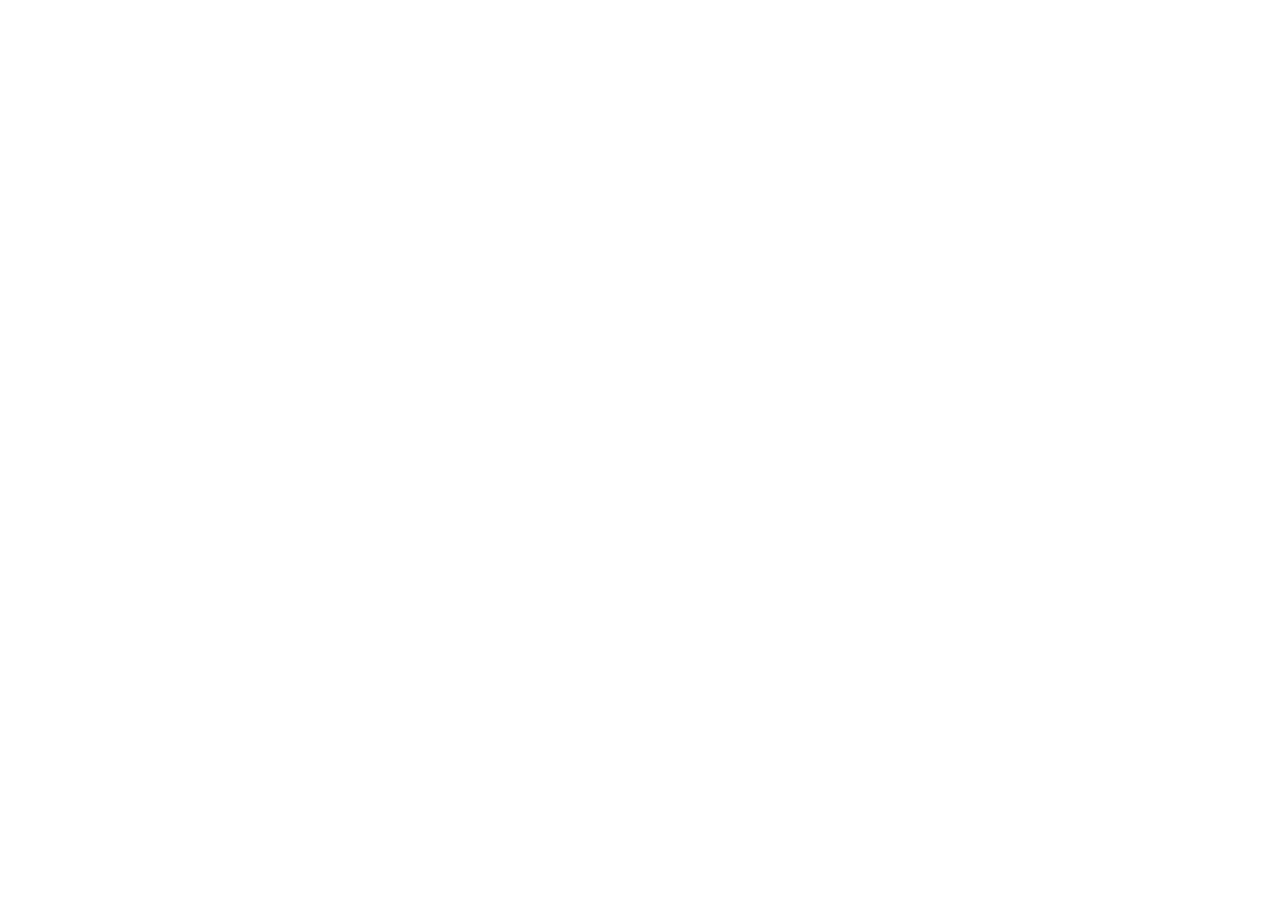
==== index.html @ 38819897 "Add files via upload" ====
<!DOCTYPE html>
<html lang="ja">
  <head>
    <meta charset="UTF-8">
  
    <!-- ↓ レスポンシブ対応に必須の記述 -->
    <meta name="viewport" content="width=device-width, initial-scale=1.0">
  
    <!-- ↓ 電話番号を入力した際に自動的リンクを切る-->
    <!-- 電話番号をクリックした時、自動電話機能を入れたい場合a要素で指定 -->
    <meta name="format-detection" content="telephone=no">
    <!-- ↓ 検索結果画面で表示される文言 -->
    <meta name="description" content="">
    <!-- ↓ 検索ワードをカンマ区切りでcontent内に指定-->
    <meta name="keywords" content="">
    <!-- ↓ 検索にヒットしないようにする(noindex) リンクとの関係性を切る（nofollow）-->
    <meta name="robots" content="noindex, nofollow">
  
    <!-- twitter -->
    <!-- ↓ twitterでリンクに画像を表示 大きい画像: summary-large-image -->
    <meta name="twitter:card" content="summary">
    <!-- ↓ @ユーザ名を入力（任意 -->
    <meta name="twitter:site" content="@username">
    <!-- ↓ そのページの概要を記述する（任意 -->
    <meta name="twitter:description" content="">
    <!-- ↓ そのページのタイトルを入力※短くする-->
    <meta name="twitter:title" content="">
    <!-- ↓ ページのコンテンツを表す任意の画像 -->
    <!-- 画像サイズは144px～4096pxまで。サイズは5MBまで。gif・jpg・png・webpのみ対応(アニメーションは非対応) -->
    <meta name="twitter:image" content="絶対パス">
  
    <!-- twitter以外のサービスとの連携 -->
    <!-- ↓ このページのタイトルを記入 -->
    <meta property="og:title" content="">
    <!-- ↓ 通常のサイトはcontent="website" -->
    <meta property="og:type" content="website">
    <!-- ↓ ページのurlを記入 -->
    <meta property="og:url" content="絶対パス">
    <!-- ↓ ページの概要説明を記入 -->
    <meta property="og:description" content="">
    <!-- ↓ サイト名 -->
    <meta property="og:site_name" content="">
    <!-- ↓ ページリンクを貼り付けた際の画像 -->
    <meta property="og:image" content="絶対パス">
  
    <!-- ↓ ファビコン設定（タブ内の小さいアイコン） -->
    <link rel="icon" href="images/favicon.ico">
  
    <!-- ↓ iOSホーム画面にリンクを置いた際に表示されるアイコン -->
    <!-- 画像ファイルの名前は「apple-touch-icon.png」 -->
    <link rel="apple-touch-icon" sizes="180x180" href="画像への相対パス">
    <link rel="icon" sizes="192x192" href="images/apple-touch-icon.png">
  
    <title>サイトタイトル</title>
    <link rel="stylesheet" href="css/style.css">
  </head>
  
  <body id="top">


    
    
    

    <!-- jQuery -->
    <script src="https://ajax.googleapis.com/ajax/libs/jquery/3.7.1/jquery.min.js"></script>
    <script src="js/function.js"></script>
  </body>
</html>
---- css/style.css ----
*,*::before,*::after{box-sizing:border-box}body,h1,h2,h3,h4,h5,p,figure,blockquote,ul,li,dl,dd{margin:0;padding:0}ul[role=list],ol[role=list]{list-style:none}li{list-style-type:none}html:focus-within{scroll-behavior:smooth}body{min-height:100vh;text-rendering:optimizeSpeed;line-height:1.5}a:not([class]){-webkit-text-decoration-skip:ink;text-decoration-skip-ink:auto}img,picture{max-width:100%;display:block}input,button,textarea,select{font:inherit}@media(prefers-reduced-motion: reduce){html:focus-within{scroll-behavior:auto}*,*::before,*::after{animation-duration:.01ms !important;animation-iteration-count:1 !important;transition-duration:.01ms !important;scroll-behavior:auto !important}}/*# sourceMappingURL=style.css.map */
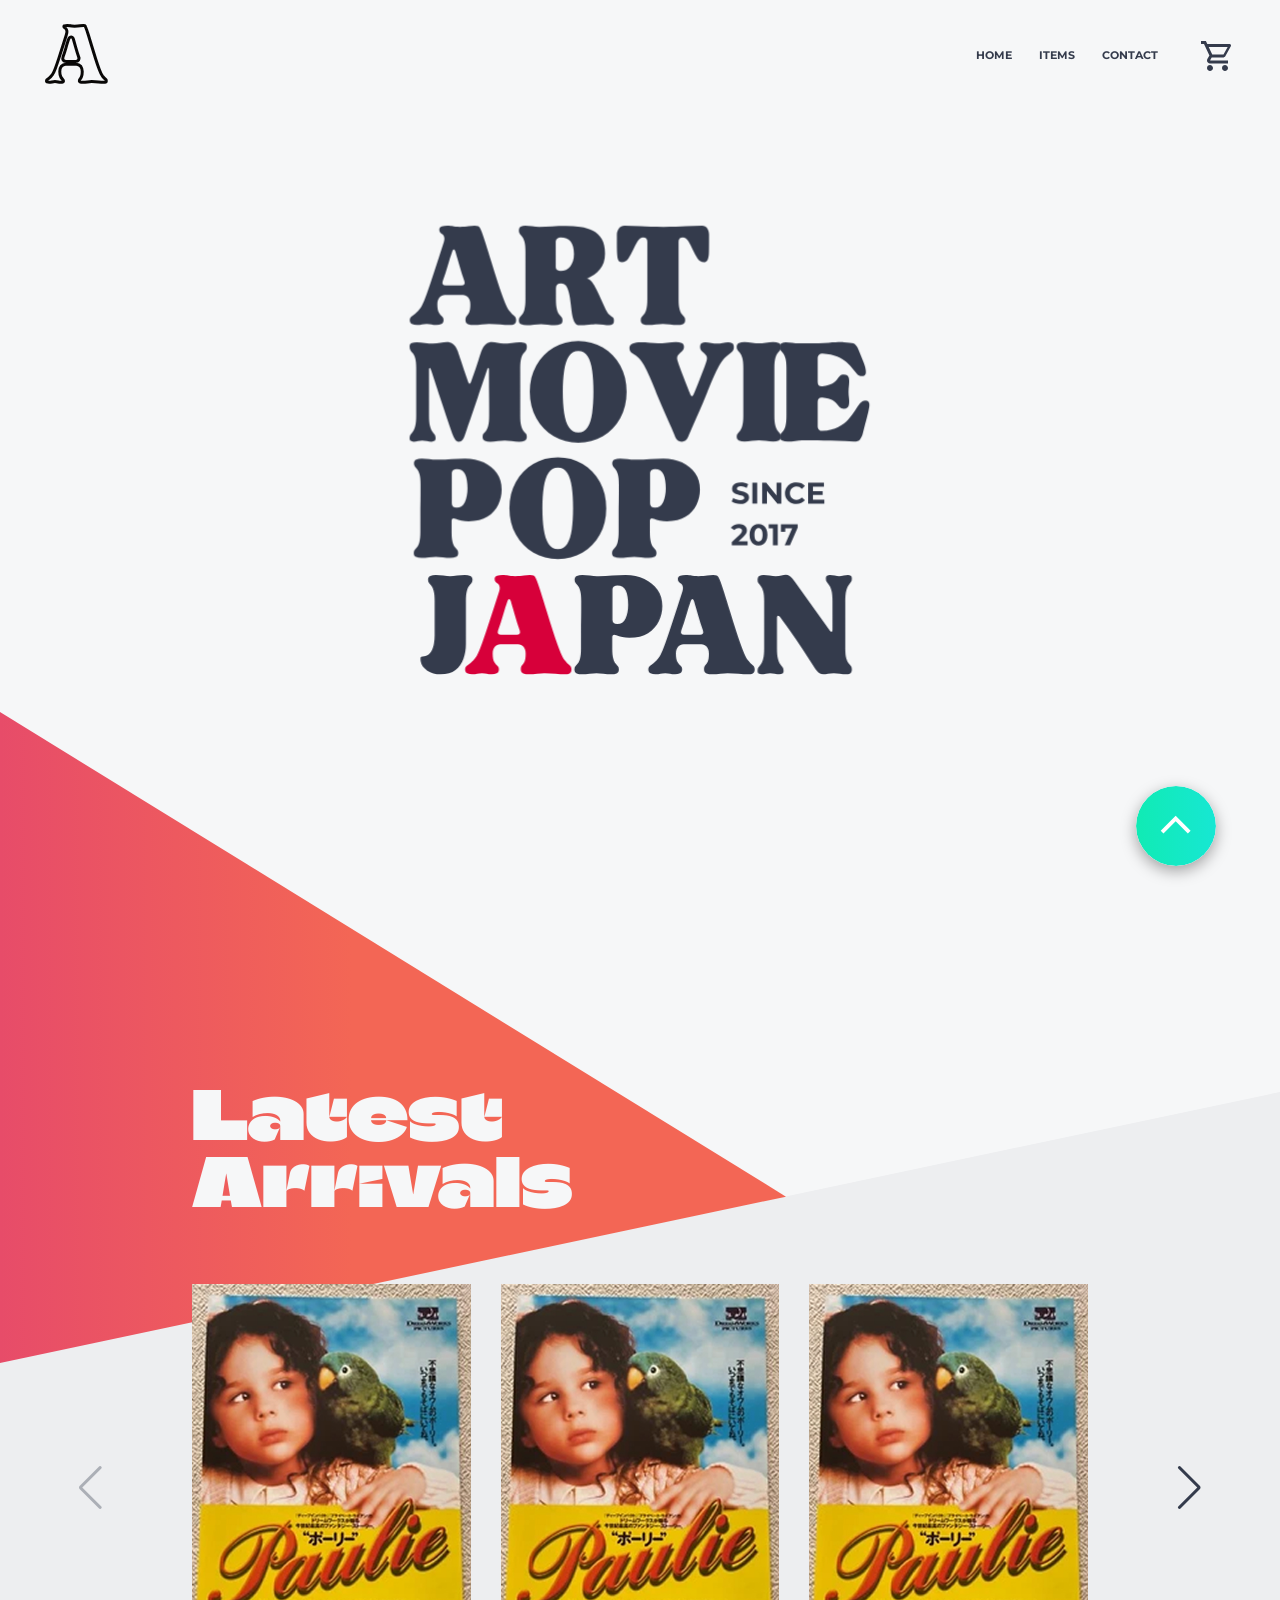
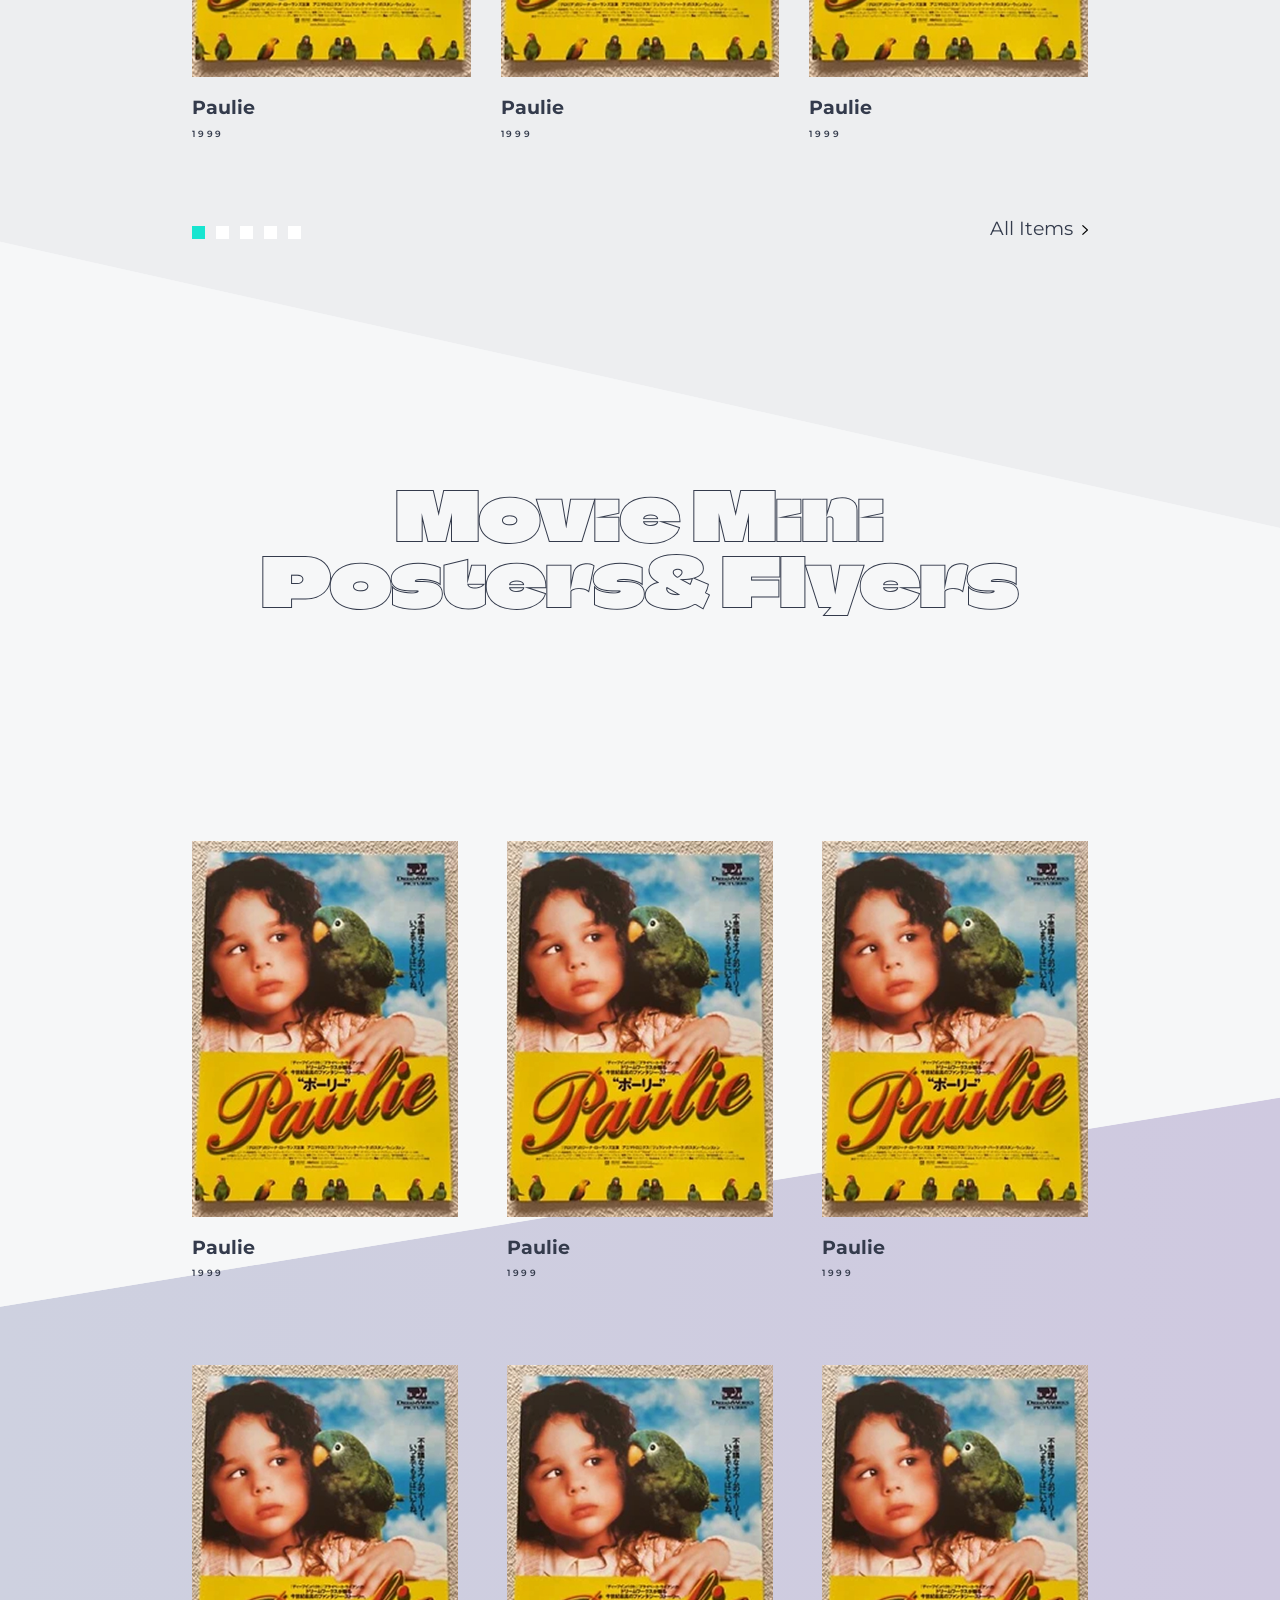
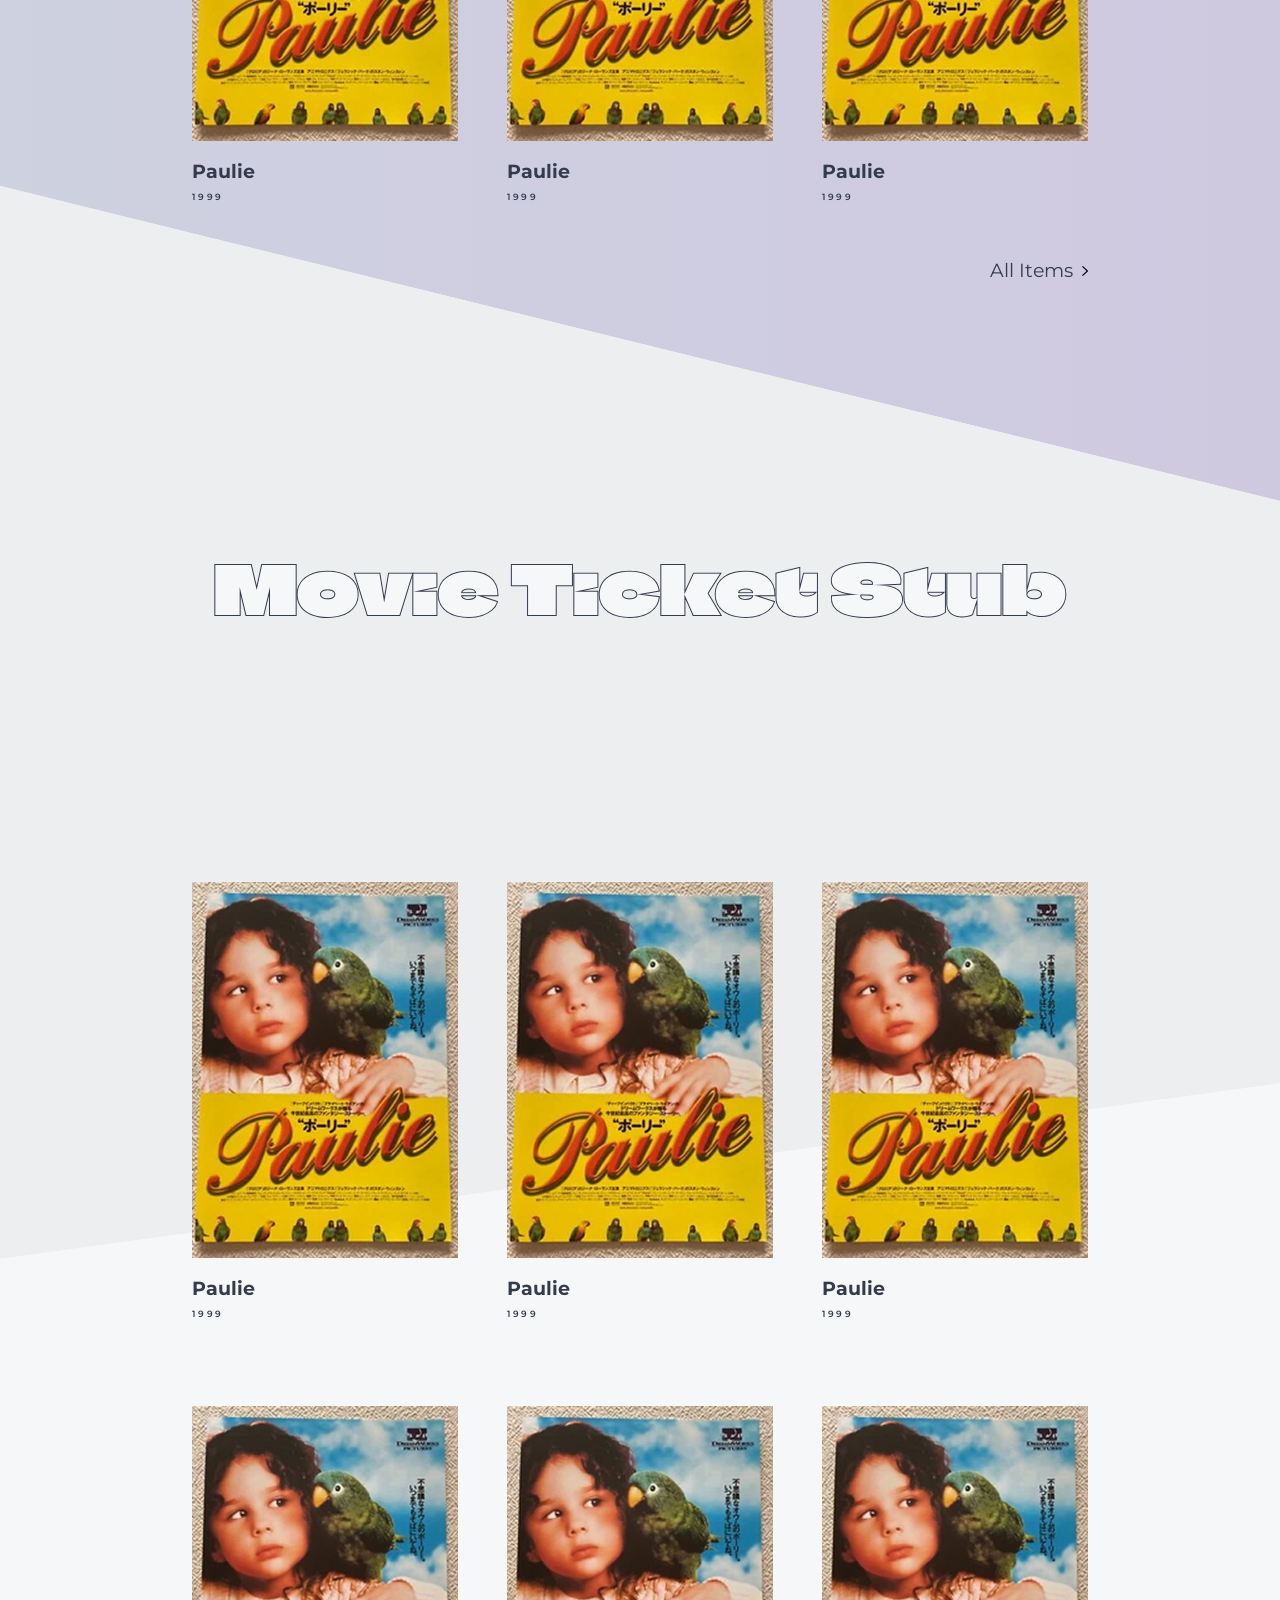
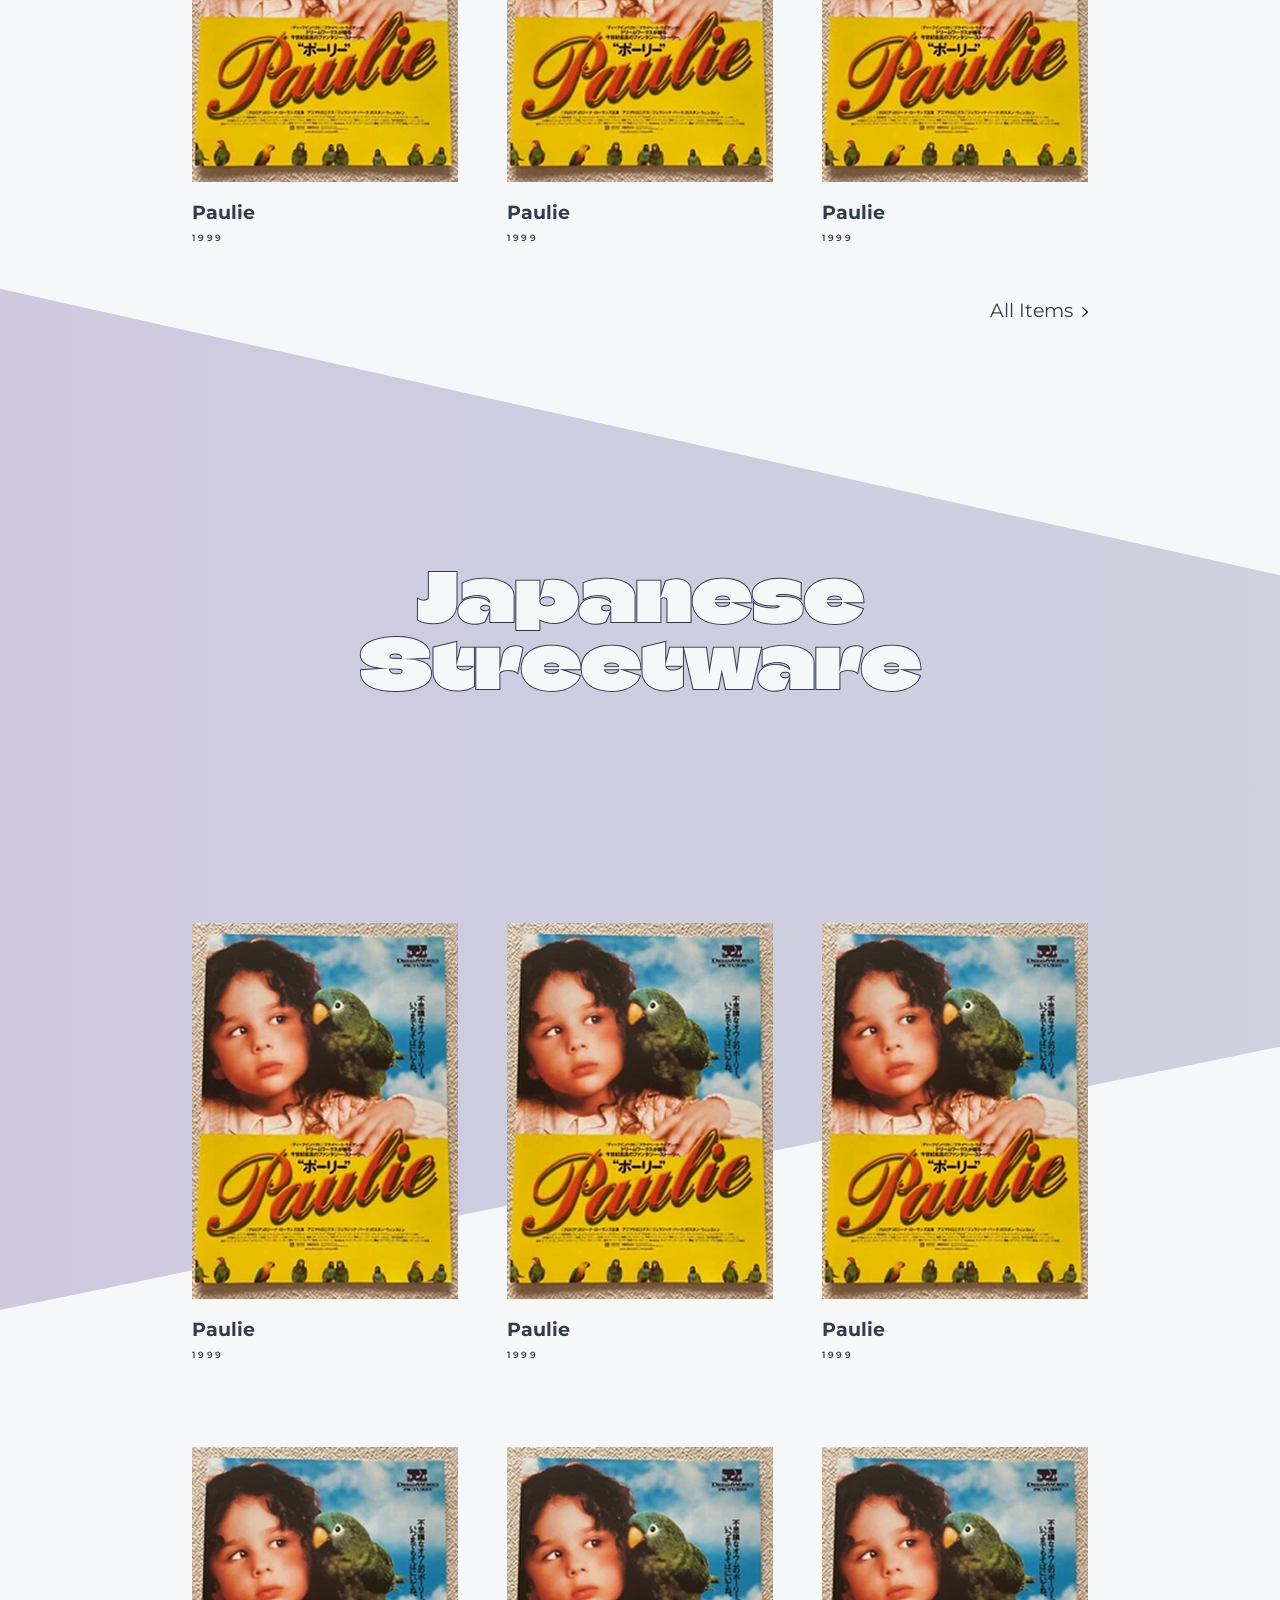
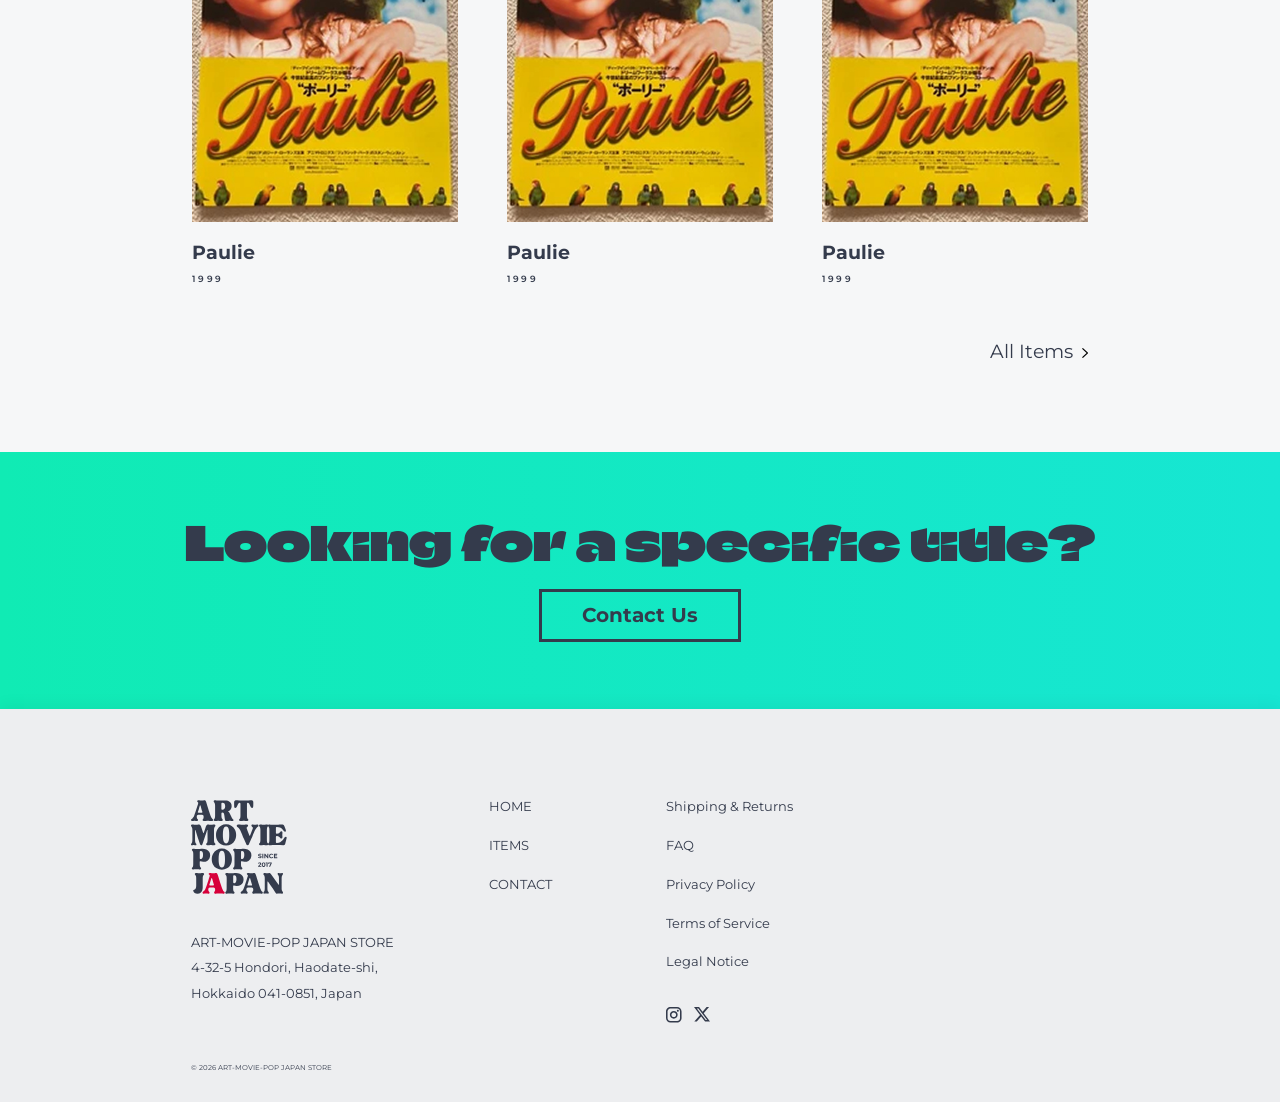
==== commit 01a55afd: "home.htmlをindex.htmlに名前変更" ====
--- a/index.html
+++ b/index.html
@@ -1,69 +1,972 @@
 <!DOCTYPE html>
 <html lang="ja">
-  <head>
-    <meta charset="UTF-8">
-  
-    <!-- ↓ レスポンシブ対応に必須の記述 -->
-    <meta name="viewport" content="width=device-width, initial-scale=1.0">
-  
-    <!-- ↓ 電話番号を入力した際に自動的リンクを切る-->
-    <!-- 電話番号をクリックした時、自動電話機能を入れたい場合a要素で指定 -->
-    <meta name="format-detection" content="telephone=no">
-    <!-- ↓ 検索結果画面で表示される文言 -->
-    <meta name="description" content="">
-    <!-- ↓ 検索ワードをカンマ区切りでcontent内に指定-->
-    <meta name="keywords" content="">
-    <!-- ↓ 検索にヒットしないようにする(noindex) リンクとの関係性を切る（nofollow）-->
-    <meta name="robots" content="noindex, nofollow">
-  
-    <!-- twitter -->
-    <!-- ↓ twitterでリンクに画像を表示 大きい画像: summary-large-image -->
-    <meta name="twitter:card" content="summary">
-    <!-- ↓ @ユーザ名を入力（任意 -->
-    <meta name="twitter:site" content="@username">
-    <!-- ↓ そのページの概要を記述する（任意 -->
-    <meta name="twitter:description" content="">
-    <!-- ↓ そのページのタイトルを入力※短くする-->
-    <meta name="twitter:title" content="">
-    <!-- ↓ ページのコンテンツを表す任意の画像 -->
-    <!-- 画像サイズは144px～4096pxまで。サイズは5MBまで。gif・jpg・png・webpのみ対応(アニメーションは非対応) -->
-    <meta name="twitter:image" content="絶対パス">
-  
-    <!-- twitter以外のサービスとの連携 -->
-    <!-- ↓ このページのタイトルを記入 -->
-    <meta property="og:title" content="">
-    <!-- ↓ 通常のサイトはcontent="website" -->
-    <meta property="og:type" content="website">
-    <!-- ↓ ページのurlを記入 -->
-    <meta property="og:url" content="絶対パス">
-    <!-- ↓ ページの概要説明を記入 -->
-    <meta property="og:description" content="">
-    <!-- ↓ サイト名 -->
-    <meta property="og:site_name" content="">
-    <!-- ↓ ページリンクを貼り付けた際の画像 -->
-    <meta property="og:image" content="絶対パス">
-  
-    <!-- ↓ ファビコン設定（タブ内の小さいアイコン） -->
-    <link rel="icon" href="images/favicon.ico">
-  
-    <!-- ↓ iOSホーム画面にリンクを置いた際に表示されるアイコン -->
-    <!-- 画像ファイルの名前は「apple-touch-icon.png」 -->
-    <link rel="apple-touch-icon" sizes="180x180" href="画像への相対パス">
-    <link rel="icon" sizes="192x192" href="images/apple-touch-icon.png">
-  
-    <title>サイトタイトル</title>
-    <link rel="stylesheet" href="css/style.css">
-  </head>
-  
-  <body id="top">
-
-
-    
-    
-    
-
-    <!-- jQuery -->
-    <script src="https://ajax.googleapis.com/ajax/libs/jquery/3.7.1/jquery.min.js"></script>
-    <script src="js/function.js"></script>
-  </body>
+
+<head>
+  <meta charset="UTF-8">
+  <meta name="viewport" content="width=device-width, initial-scale=1.0">
+  <meta name="description"
+    content="Discover authentic movie flyers, ticket stubs, and pop culture treasures from Japan. We ship unique collectibles for all kinds of films worldwide!">
+  <meta name="keywords" content="">
+  <meta name="robots" content="noindex, nofollow">
+  <meta name="twitter:card" content="summary">
+  <meta name="twitter:site" content="@username">
+  <meta name="twitter:description"
+    content="Discover authentic movie flyers, ticket stubs, and pop culture treasures from Japan. We ship unique collectibles for all kinds of films worldwide!">
+  <meta name="twitter:title" content="ART-MOVIE-POP JAPAN STORE">
+  <meta name="twitter:image" content="絶対パス">
+
+  <!-- twitter以外のサービスとの連携 -->
+  <!-- ↓ このページのタイトルを記入 -->
+  <!-- <meta property="og:title" content="ART-MOVIE-POP JAPAN STORE"> -->
+  <!-- ↓ 通常のサイトはcontent="website" -->
+  <!-- <meta property="og:type" content="website"> -->
+  <!-- ↓ ページのurlを記入 -->
+  <!-- <meta property="og:url" content="絶対パス"> -->
+  <!-- ↓ ページの概要説明を記入 -->
+  <!-- <meta property="og:description" content=""> -->
+  <!-- ↓ サイト名 -->
+  <!-- <meta property="og:site_name" content=""> -->
+  <!-- ↓ ページリンクを貼り付けた際の画像 -->
+  <!-- <meta property="og:image" content="絶対パス"> -->
+
+  <link rel="icon" href="images/favicon.ico">
+  <link rel="apple-touch-icon" sizes="180x180" href="images/apple-touch-icon.png">
+  <link rel="icon" sizes="192x192" href="images/apple-touch-icon.png">
+  <title>Japanese Movie Flyers &amp; Pop Culture | ART-MOVIE-POP JAPAN STORE</title>
+  <link rel="preconnect" href="https://fonts.googleapis.com">
+  <link rel="preconnect" href="https://fonts.gstatic.com" crossorigin>
+  <link
+    href="https://fonts.googleapis.com/css2?family=Climate+Crisis:YEAR@1979&family=Montserrat:ital,wght@0,100..900;1,100..900&display=swap"
+    rel="stylesheet">
+  <link rel="stylesheet" href="https://cdn.jsdelivr.net/npm/swiper@11/swiper-bundle.min.css" />
+  <link rel="stylesheet" href="css/style.css">
+</head>
+
+<body id="home">
+  <div class="wrapper">
+    <header class="header">
+      <h1 class="header__logo"><a href="index.html" class="header__link"><svg viewBox="0 0 42 40" fill="none"
+            xmlns="http://www.w3.org/2000/svg">
+            <path
+              d="M25.5977 1C26.0607 1 26.3914 1.06396 26.6201 1.15332C26.6343 1.16479 26.6858 1.2086 26.7666 1.32227C26.8901 1.49615 27.038 1.7701 27.2002 2.17188L27.2021 2.17871L27.2051 2.18555C27.6455 3.23202 28.2218 4.89801 28.9346 7.20898V7.20996C29.6484 9.52327 30.4263 12.0862 31.2686 14.8975C32.1139 17.7148 32.9714 20.4931 33.8418 23.2324C34.7151 25.9789 35.5384 28.3785 36.3125 30.4316L36.3135 30.4326C37.0768 32.4553 37.7576 33.9371 38.3662 34.7432L38.3818 34.7627C39.2544 35.8607 40.0177 36.6893 40.6523 37.1426H40.6533C40.8362 37.273 41 37.5002 41 38.0469C41 38.6101 40.8345 38.6902 40.7803 38.7178H40.7793C40.4621 38.8793 39.9485 39 39.165 39C38.2435 39 37.1204 38.9255 35.79 38.7715C34.3925 38.6096 32.8853 38.5303 31.2705 38.5303C30.4416 38.5303 29.4578 38.6135 28.3301 38.7744C27.2751 38.9251 26.2623 39 25.292 39C24.4609 39 23.8178 38.8808 23.332 38.6826H23.3301C23.1822 38.6225 23.122 38.5564 23.0879 38.501C23.0482 38.4363 22.9961 38.3039 22.9961 38.0469C22.9961 37.3664 23.147 37.1296 23.207 37.0684C23.6407 36.6264 24.0154 36.0419 24.3486 35.3604L24.3496 35.3613C24.7651 34.5135 24.9121 33.2424 24.9121 31.7178C24.9121 30.4545 24.6333 29.3281 23.9736 28.4414L23.8369 28.2676C23.0892 27.3667 22.0946 26.8907 20.9238 26.8906H13.873C12.701 26.8906 11.7041 27.3669 10.9551 28.2686C10.1984 29.1799 9.88283 30.3713 9.88281 31.7178C9.88281 33.2708 10.085 34.5958 10.6406 35.5156C11.08 36.2428 11.5478 36.8543 12.0557 37.3076H12.0566C12.2208 37.4538 12.335 37.6612 12.335 38.0469C12.3349 38.2837 12.2892 38.4167 12.249 38.4893C12.2222 38.5377 12.1835 38.586 12.1152 38.6328L12.0371 38.6787C11.633 38.8843 11.154 39 10.5771 39C9.75137 39 9.19433 38.9235 8.85254 38.8135C8.23058 38.6125 7.48978 38.5303 6.66699 38.5303C5.94726 38.5303 5.29019 38.5928 4.7207 38.7432L4.48242 38.8135C4.14188 38.9234 3.58555 39 2.75977 39C2.25316 39 1.82165 38.9111 1.4502 38.751L1.29492 38.6787C1.17716 38.6183 1.12137 38.5544 1.08594 38.4902C1.0458 38.4176 1.00003 38.2843 1 38.0469C1 37.738 1.06516 37.5784 1.13574 37.4873L1.20605 37.416L1.20703 37.415C1.58323 37.108 2.10077 36.6947 2.7627 36.1758C3.53589 35.5702 4.34208 34.6492 5.18262 33.4707L5.18848 33.4609L5.19531 33.4521C5.66541 32.7611 6.19107 31.6168 6.77637 30.0869L7.03125 29.4072C7.7264 27.5181 8.48405 25.3188 9.30371 22.8105C10.1227 20.3078 10.9532 17.7264 11.7969 15.0684C12.6406 12.4123 13.4191 9.96402 14.1338 7.72461C14.5149 6.60587 14.7488 5.58162 14.6504 4.78027L14.626 4.62207L14.5674 4.3584C14.435 3.83995 14.2015 3.36637 13.8369 2.98242L13.6436 2.79785C13.3083 2.5081 12.9975 2.24406 12.7119 2.00586L12.71 2.00391L12.6914 1.9668C12.6729 1.91723 12.6494 1.81618 12.6494 1.6416C12.6494 1.41917 12.6979 1.34158 12.708 1.32715C12.7108 1.3231 12.7265 1.29681 12.7949 1.2666L12.8828 1.23535C13.4131 1.08332 14.0461 1.00002 14.792 1C15.7276 1 16.3511 1.07709 16.7207 1.18945V1.19043C17.3913 1.39631 18.4495 1.46971 19.7734 1.46973C21.277 1.46973 22.4998 1.39131 23.4092 1.2168L23.4082 1.21582C24.1701 1.07058 24.8996 1 25.5977 1ZM17.3975 8.60938C16.7814 8.60938 16.4113 9.05412 16.2666 9.25098C16.0802 9.5046 15.9216 9.82678 15.7822 10.168L15.7734 10.1914L15.7646 10.2158C15.3741 11.3299 14.9565 12.6463 14.5117 14.1631L14.0576 15.7471C13.4507 17.9122 12.7946 19.9721 12.0889 21.9248L12.0859 21.9336L12.083 21.9414C11.8532 22.6147 11.7197 23.4516 12.167 24.1514C12.6383 24.8883 13.4775 25.0625 14.1787 25.0625H20.3877C21.0887 25.0625 21.9264 24.8879 22.3975 24.1514C22.8438 23.4534 22.7128 22.6192 22.4844 21.9463H22.4854C21.8261 19.9847 21.191 17.9297 20.5811 15.7822C19.9683 13.6217 19.4588 11.8129 19.0518 10.3555L19.0479 10.3447L19.0449 10.335L18.9531 10.0557C18.8552 9.78062 18.7369 9.51991 18.5879 9.30078C18.4137 9.04468 18.0658 8.66114 17.5107 8.61426L17.3975 8.60938Z"
+              stroke="#343B4C" stroke-width="2" />
+          </svg>
+        </a></h1>
+      <div class="header__box">
+        <div class="btn">
+          <!-- カートボタン -->
+          <div class="cart">
+            <a href="#" class="cart__link"><svg viewBox="0 0 21 21" fill="none" xmlns="http://www.w3.org/2000/svg">
+                <path
+                  d="M16.8 16.8C17.357 16.8 17.8911 17.0212 18.2849 17.4151C18.6787 17.8089 18.9 18.343 18.9 18.9C18.9 19.457 18.6787 19.9911 18.2849 20.3849C17.8911 20.7787 17.357 21 16.8 21C16.243 21 15.7089 20.7787 15.3151 20.3849C14.9212 19.9911 14.7 19.457 14.7 18.9C14.7 17.7345 15.6345 16.8 16.8 16.8ZM0 0H3.4335L4.4205 2.1H19.95C20.2285 2.1 20.4955 2.21062 20.6925 2.40754C20.8894 2.60445 21 2.87152 21 3.15C21 3.3285 20.9475 3.507 20.874 3.675L17.115 10.4685C16.758 11.109 16.065 11.55 15.2775 11.55H7.455L6.51 13.2615L6.4785 13.3875C6.4785 13.4571 6.50616 13.5239 6.55538 13.5731C6.60461 13.6223 6.67138 13.65 6.741 13.65H18.9V15.75H6.3C5.74304 15.75 5.2089 15.5287 4.81508 15.1349C4.42125 14.7411 4.2 14.207 4.2 13.65C4.2 13.2825 4.2945 12.936 4.452 12.642L5.88 10.0695L2.1 2.1H0V0ZM6.3 16.8C6.85695 16.8 7.3911 17.0212 7.78492 17.4151C8.17875 17.8089 8.4 18.343 8.4 18.9C8.4 19.457 8.17875 19.9911 7.78492 20.3849C7.3911 20.7787 6.85695 21 6.3 21C5.74304 21 5.2089 20.7787 4.81508 20.3849C4.42125 19.9911 4.2 19.457 4.2 18.9C4.2 17.7345 5.1345 16.8 6.3 16.8ZM15.75 9.45L18.669 4.2H5.397L7.875 9.45H15.75Z"
+                  fill="#343B4C" />
+              </svg>
+            </a>
+          </div>
+          <!-- バーガーボタン -->
+          <div id="btn__burger" class="btn__burger">
+            <span id="btn__top" class="btn__top"></span>
+            <span id="btn__middle" class="btn__middle"></span>
+            <span id="btn__bottom" class="btn__bottom"></span>
+          </div>
+        </div>
+        <!-- ナビゲーション -->
+        <nav id="gnav" class="gnav">
+          <div class="box__text">
+            <div class="box__weight">
+              <ul class="gnav__nav">
+                <li class="gnav__list"><a href="index.html" class="gnav__link">HOME</a></li>
+                <li class="gnav__list"><a href="items.html" class="gnav__link">ITEMS</a></li>
+                <li class="gnav__list"><a href="contact.html" class="gnav__link">CONTACT</a></li>
+              </ul>
+            </div>
+            <div class="box__thin">
+              <ul class="gnav__nav">
+                <li class="gnav__list"><a href="shipping.html" class="gnav__link">Shipping &amp; Returns</a></li>
+                <li class="gnav__list"><a href="faq.html" class="gnav__link">FAQ</a></li>
+              </ul>
+            </div>
+          </div>
+          <div class="box__sns">
+            <p class="gnav__insta"><a href="https://www.instagram.com/art_movie_pop_japan_store/" target="_blank"
+                class="gnav__link"><svg viewBox="0 0 24 24" fill="none" xmlns="http://www.w3.org/2000/svg">
+                  <path
+                    d="M6.76667 0H16.5667C20.3 0 23.3333 3.03333 23.3333 6.76667V16.5667C23.3333 18.3613 22.6204 20.0824 21.3514 21.3514C20.0824 22.6204 18.3613 23.3333 16.5667 23.3333H6.76667C3.03333 23.3333 0 20.3 0 16.5667V6.76667C0 4.97203 0.712915 3.25091 1.98191 1.98191C3.25091 0.712915 4.97203 0 6.76667 0ZM6.53333 2.33333C5.41942 2.33333 4.35114 2.77583 3.56348 3.56348C2.77583 4.35114 2.33333 5.41942 2.33333 6.53333V16.8C2.33333 19.1217 4.21167 21 6.53333 21H16.8C17.9139 21 18.9822 20.5575 19.7698 19.7698C20.5575 18.9822 21 17.9139 21 16.8V6.53333C21 4.21167 19.1217 2.33333 16.8 2.33333H6.53333ZM17.7917 4.08333C18.1784 4.08333 18.5494 4.23698 18.8229 4.51047C19.0964 4.78396 19.25 5.15489 19.25 5.54167C19.25 5.92844 19.0964 6.29937 18.8229 6.57286C18.5494 6.84635 18.1784 7 17.7917 7C17.4049 7 17.034 6.84635 16.7605 6.57286C16.487 6.29937 16.3333 5.92844 16.3333 5.54167C16.3333 5.15489 16.487 4.78396 16.7605 4.51047C17.034 4.23698 17.4049 4.08333 17.7917 4.08333ZM11.6667 5.83333C13.2138 5.83333 14.6975 6.44791 15.7915 7.54188C16.8854 8.63584 17.5 10.1196 17.5 11.6667C17.5 13.2138 16.8854 14.6975 15.7915 15.7915C14.6975 16.8854 13.2138 17.5 11.6667 17.5C10.1196 17.5 8.63584 16.8854 7.54188 15.7915C6.44791 14.6975 5.83333 13.2138 5.83333 11.6667C5.83333 10.1196 6.44791 8.63584 7.54188 7.54188C8.63584 6.44791 10.1196 5.83333 11.6667 5.83333ZM11.6667 8.16667C10.7384 8.16667 9.84817 8.53541 9.19179 9.19179C8.53541 9.84817 8.16667 10.7384 8.16667 11.6667C8.16667 12.5949 8.53541 13.4852 9.19179 14.1415C9.84817 14.7979 10.7384 15.1667 11.6667 15.1667C12.5949 15.1667 13.4852 14.7979 14.1415 14.1415C14.7979 13.4852 15.1667 12.5949 15.1667 11.6667C15.1667 10.7384 14.7979 9.84817 14.1415 9.19179C13.4852 8.53541 12.5949 8.16667 11.6667 8.16667Z"
+                    fill="#343B4C" />
+                </svg>
+              </a></p>
+            <p class="gnav__x"><a href="#" target="_blank" class="gnav__link"><svg viewBox="0 0 24 22" fill="none"
+                  xmlns="http://www.w3.org/2000/svg">
+                  <path
+                    d="M18.9 0H22.5806L14.5406 9.21257L24 21.7509H16.5943L10.7897 14.148L4.15543 21.7509H0.471429L9.07029 11.8937L0 0.00171426H7.59429L12.8331 6.94971L18.9 0ZM17.6057 19.5429H19.6457L6.48 2.09314H4.29257L17.6057 19.5429Z"
+                    fill="#343B4C" />
+                </svg>
+              </a></p>
+          </div>
+        </nav>
+      </div>
+    </header>
+
+    <!-- メインビジュアル -->
+    <div class="mv">
+      <svg viewBox="0 0 303 295" fill="none" xmlns="http://www.w3.org/2000/svg">
+        <path
+          d="M0.121094 62.1417C0.121094 61.1197 0.440085 60.3536 1.07806 59.8444C1.71605 59.3337 2.5879 58.6527 3.69439 57.8016C4.80014 56.9513 6.03314 55.5901 7.39346 53.7192C8.16027 52.6135 9.11724 50.5292 10.2644 47.4683C11.413 44.4057 12.6675 40.8323 14.0278 36.7483C15.3897 32.6651 16.7715 28.4546 18.1747 24.1174C19.5796 19.779 20.8769 15.78 22.0669 12.1216C22.748 10.167 23.0033 8.74309 22.8338 7.849C22.6637 6.95568 22.3016 6.27476 21.7481 5.80624C21.196 5.33848 20.6852 4.91291 20.2175 4.53027C19.749 4.14841 19.5151 3.5319 19.5151 2.68074C19.5151 1.49067 20.0466 0.746867 21.11 0.447814C22.1728 0.149527 23.3859 0 24.7478 0C26.3627 0 27.5957 0.128056 28.4469 0.383402C29.2972 0.639514 30.8285 0.766803 33.0415 0.766803C35.5075 0.766803 37.42 0.639514 38.7802 0.383402C40.1421 0.128056 41.4611 0 42.7369 0C43.6733 0 44.4608 0.128056 45.0987 0.383402C45.7367 0.639514 46.3533 1.4899 46.9482 2.93532C47.7151 4.72274 48.6936 7.50854 49.8836 11.2935C51.0736 15.0784 52.3695 19.2682 53.7729 23.8629C55.1776 28.456 56.6023 32.9849 58.0485 37.4507C59.4963 41.9165 60.8581 45.8089 62.134 49.1276C63.41 52.4448 64.4728 54.6563 65.324 55.762C66.7694 57.5471 67.9174 58.7387 68.7685 59.3353C69.6188 59.9302 70.0445 60.8659 70.0445 62.1417C70.0445 63.4177 69.6188 64.2688 68.7685 64.6937C67.9174 65.1185 66.7694 65.3317 65.324 65.3317C63.7059 65.3317 61.7698 65.2036 59.5147 64.9483C57.261 64.6921 54.8164 64.5649 52.1809 64.5649C50.9051 64.5649 49.3514 64.6921 47.5218 64.9483C45.6938 65.2036 43.9286 65.3317 42.2278 65.3317C40.6958 65.3317 39.3983 65.1185 38.3355 64.6937C37.272 64.2688 36.7406 63.4177 36.7406 62.1417C36.7406 60.8659 37.0166 59.9517 37.5687 59.3996C38.1224 58.8461 38.6545 58.0585 39.1637 57.038C39.6743 56.0158 39.9305 54.2713 39.9305 51.8053C39.9305 49.8483 39.462 48.3179 38.5257 47.2137C37.5909 46.1079 36.4009 45.5543 34.9554 45.5543H23.2172C21.7695 45.5543 20.5772 46.1079 19.6408 47.2137C18.7061 48.3179 18.2391 49.8483 18.2391 51.8053C18.2391 54.2713 18.5796 56.0579 19.2605 57.1637C19.9414 58.2701 20.6209 59.1205 21.3002 59.7156C21.9811 60.3107 22.3216 61.1197 22.3216 62.1417C22.3216 63.3319 21.853 64.1615 20.9168 64.6292C19.9821 65.097 18.9201 65.3317 17.73 65.3317C16.2837 65.3317 15.1566 65.2036 14.3468 64.9483C13.5386 64.6921 12.4973 64.5649 11.2213 64.5649C9.94539 64.5649 8.90329 64.6921 8.09586 64.9483C7.28764 65.2036 6.1612 65.3317 4.71578 65.3317C3.52341 65.3317 2.45908 65.097 1.52281 64.6292C0.588077 64.1615 0.121094 63.3319 0.121094 62.1417ZM21.8124 36.3649C21.1315 38.3218 21.7695 39.3003 23.7263 39.3003H34.063C36.0175 39.3003 36.6555 38.3218 35.9769 36.3649C34.8703 33.1343 33.806 29.7543 32.7838 26.2247C31.7633 22.6936 30.9136 19.7367 30.2351 17.3543C29.8931 16.2486 29.5097 15.6949 29.0848 15.6949C28.7451 15.6949 28.3625 16.2056 27.9377 17.2255C27.0865 19.6079 26.1503 22.5861 25.1281 26.1603C24.1075 29.7328 23.0026 33.1343 21.8124 36.3649Z"
+          fill="#343B4C" />
+        <path
+          d="M71.8203 3.31565C71.8203 1.95612 72.2237 1.06356 73.0318 0.63798C73.8394 0.213172 74.8392 0 76.0316 0C77.3912 0 78.8788 0.128056 80.4944 0.383402C82.1116 0.637214 83.6859 0.763736 85.2179 0.763736C87.9392 0.763736 90.7243 0.657917 93.573 0.444746C96.4232 0.232342 99.508 0.125756 102.827 0.125756C106.06 0.125756 109.207 0.338927 112.268 0.763736C115.33 1.18931 118.074 2.01976 120.497 3.25432C122.922 4.48734 124.857 6.31692 126.303 8.74156C127.749 11.1647 128.472 14.3753 128.472 18.3727C128.472 22.5426 127.365 25.9663 125.153 28.6446C122.942 31.3239 120.094 33.3867 116.608 34.8343C117.628 34.8343 118.67 35.5153 119.733 36.8771C120.796 38.2375 121.86 39.9803 122.923 42.1067C123.986 44.2338 125.028 46.4668 126.049 48.8055C127.068 51.1451 128.047 53.2928 128.984 55.2498C129.749 56.7794 130.534 57.8845 131.343 58.5654C132.152 59.2464 132.855 59.7999 133.45 60.2247C134.045 60.6503 134.342 61.3735 134.342 62.3933C134.342 63.5857 134.045 64.3946 133.45 64.8195C132.855 65.2442 132.089 65.4574 131.153 65.4574C130.046 65.4574 128.77 65.3293 127.325 65.074C125.878 64.8178 124.305 64.6906 122.604 64.6906C121.753 64.6906 120.179 64.8178 117.881 65.074C115.584 65.3293 113.585 65.4574 111.884 65.4574C110.099 65.4574 108.823 64.5434 108.056 62.7153C107.291 60.8857 106.76 58.6099 106.461 55.8877C106.165 53.164 105.824 50.4204 105.44 47.6554C105.057 44.8909 104.441 42.5943 103.591 40.7664C102.739 38.9383 101.337 38.0243 99.3823 38.0243C97.2551 38.0243 96.1924 39.0878 96.1924 41.2142V48.2319C96.1924 51.2094 96.4047 53.4639 96.8304 54.9952C97.2551 56.5249 97.7659 57.6513 98.3609 58.3752C98.9559 59.0975 99.4659 59.6926 99.8915 60.1603C100.316 60.6288 100.529 61.3312 100.529 62.2676C100.529 63.5435 100.039 64.3946 99.0603 64.8195C98.0825 65.2442 96.871 65.4574 95.4255 65.4574C93.9793 65.4574 92.4059 65.3293 90.7052 65.074C89.0037 64.8178 87.5566 64.6906 86.3651 64.6906C85.0891 64.6906 83.5785 64.8178 81.8348 65.074C80.0927 65.3293 78.4555 65.4574 76.9242 65.4574C75.478 65.4574 74.2656 65.2442 73.2864 64.8195C72.3088 64.3946 71.8203 63.5435 71.8203 62.2676C71.8203 61.3312 72.0328 60.6288 72.4582 60.1603C72.8831 59.6926 73.3939 59.0975 73.9888 58.3752C74.5839 57.6513 75.0937 56.5249 75.5194 54.9952C75.9441 53.4639 76.1573 51.2094 76.1573 48.2319V17.3512C76.1573 14.3745 75.9441 12.1209 75.5194 10.5911C75.0937 9.05979 74.5839 7.93335 73.9888 7.21103C73.3939 6.48716 72.8831 5.89135 72.4582 5.42283C72.0328 4.95508 71.8203 4.25269 71.8203 3.31565ZM96.0636 26.9209C96.0636 27.9438 96.3825 28.6678 97.0206 29.0925C97.6585 29.5181 98.4023 29.7306 99.2534 29.7306C101.891 29.7306 104.018 28.7306 105.633 26.7307C107.248 24.7309 108.056 22.0302 108.056 18.6272C108.056 11.397 105.122 7.78153 99.2534 7.78153C98.4023 7.78153 97.6585 8.01616 97.0206 8.48392C96.3825 8.95243 96.0636 9.697 96.0636 10.7169V26.9209Z"
+          fill="#343B4C" />
+        <path
+          d="M139.745 23.9888C137.96 23.9888 136.94 22.9259 136.684 20.7988C136.428 18.6724 136.301 15.9511 136.301 12.6339V5.87065C136.301 4.33935 136.747 2.97827 137.641 1.78819C138.534 0.596573 139.746 0 141.276 0C144.678 0 148.251 0.128056 151.992 0.383402C155.736 0.639514 160.714 0.766803 166.924 0.766803C173.047 0.766803 177.96 0.639514 181.658 0.383402C185.36 0.128056 188.911 0 192.314 0C193.846 0 194.994 0.596573 195.758 1.78819C196.525 2.97827 196.909 4.33935 196.909 5.87065V11.1033C196.909 13.314 196.887 15.3974 196.845 17.3543C196.802 19.3112 196.546 20.9061 196.078 22.1392C195.611 23.3722 194.741 23.9888 193.464 23.9888C191.846 23.9888 190.464 23.1597 189.314 21.5012C188.167 19.8433 187.125 17.9509 186.188 15.8237C185.255 13.6974 184.298 11.8049 183.317 10.1463C182.34 8.48621 181.128 7.65577 179.684 7.65577C177.813 7.65577 176.876 8.6342 176.876 10.5911V48.1062C176.876 51.0837 177.09 53.338 177.515 54.8695C177.939 56.3992 178.45 57.5256 179.045 58.2495C179.641 58.9718 180.151 59.5669 180.576 60.0346C181 60.5031 181.214 61.2055 181.214 62.1417C181.214 63.4177 180.723 64.2688 179.744 64.6937C178.767 65.1185 177.555 65.3317 176.111 65.3317C174.494 65.3317 172.814 65.2036 171.071 64.9483C169.327 64.6921 167.816 64.5649 166.541 64.5649C165.265 64.5649 163.754 64.6921 162.009 64.9483C160.268 65.2036 158.631 65.3317 157.099 65.3317C155.654 65.3317 154.441 65.1185 153.461 64.6937C152.484 64.2688 151.995 63.4177 151.995 62.1417C151.995 61.2055 152.209 60.5031 152.634 60.0346C153.058 59.5669 153.569 58.9718 154.164 58.2495C154.76 57.5256 155.269 56.3992 155.695 54.8695C156.119 53.338 156.332 51.0837 156.332 48.1062V10.5911C156.332 8.6342 155.398 7.65577 153.526 7.65577C152.164 7.65577 150.973 8.48621 149.953 10.1463C148.933 11.8049 147.954 13.6974 147.018 15.8237C146.083 17.9509 145.041 19.8433 143.892 21.5012C142.745 23.1597 141.362 23.9888 139.745 23.9888Z"
+          fill="#343B4C" />
+        <path
+          d="M0 79.495C0 78.3033 0.44628 77.5373 1.34037 77.1975C2.2337 76.8564 3.36014 76.6853 4.72045 76.6853C6.33763 76.6853 8.10358 76.8134 10.0175 77.0687C11.9315 77.3249 13.6959 77.4521 15.3115 77.4521C17.0981 77.4521 18.736 77.3041 20.2252 77.0074C21.7135 76.7092 23.1375 76.5596 24.4979 76.5596C25.9433 76.5596 27.2829 76.9637 28.516 77.7711C29.7505 78.5794 30.8355 80.2173 31.7703 82.6848C31.7703 82.6848 32.3867 84.5772 33.6197 88.3623C34.8543 92.1472 36.4507 96.8476 38.4077 102.462C39.0862 104.333 39.7664 104.333 40.4473 102.462C42.4901 96.8476 44.1065 92.1472 45.2967 88.3623C46.4867 84.5772 47.0818 82.6848 47.0818 82.6848C48.018 80.2173 49.0816 78.5794 50.2716 77.7711C51.4632 76.9637 52.7393 76.5596 54.0995 76.5596C55.2911 76.5596 56.5258 76.7092 57.8016 77.0074C59.0776 77.3041 60.395 77.4521 61.7552 77.4521C63.4562 77.4521 65.2427 77.3249 67.1137 77.0687C68.9863 76.8134 70.7308 76.6853 72.3464 76.6853C73.7919 76.6853 74.9398 76.8564 75.7909 77.1975C76.6413 77.5373 77.0668 78.3033 77.0668 79.495C77.0668 80.5992 76.8537 81.4503 76.4288 82.0468C76.0032 82.6418 75.4934 83.2799 74.8983 83.9608C74.3033 84.6401 73.7926 85.7237 73.3677 87.212C72.9422 88.7012 72.7298 90.934 72.7298 93.9108V124.791C72.7298 127.769 72.9422 130.023 73.3677 131.555C73.7926 133.084 74.3033 134.211 74.8983 134.935C75.4934 135.657 76.0032 136.252 76.4288 136.72C76.8537 137.188 77.0668 137.891 77.0668 138.827C77.0668 140.103 76.5777 140.954 75.6007 141.379C74.623 141.804 73.4107 142.017 71.963 142.017C70.4332 142.017 68.796 141.889 67.0524 141.634C65.308 141.377 63.798 141.25 62.5221 141.25C61.2461 141.25 59.7356 141.377 57.9918 141.634C56.2474 141.889 54.6102 142.017 53.0813 142.017C51.6334 142.017 50.4204 141.804 49.4434 141.379C48.4659 140.954 47.9774 140.103 47.9774 138.827C47.9774 137.891 48.1898 137.188 48.6153 136.72C49.0402 136.252 49.5509 135.657 50.1459 134.935C50.7409 134.211 51.2508 133.084 51.6764 131.555C52.1013 130.023 52.3144 127.769 52.3144 124.791C52.3144 123.26 52.3144 121.218 52.3144 118.666C52.3144 116.114 52.293 113.371 52.25 110.437C52.207 107.501 52.1855 104.587 52.1855 101.695C52.1855 98.8046 52.1855 96.2955 52.1855 94.1684C52.1855 93.9968 52.0576 93.8264 51.8022 93.6562C51.5483 93.4868 51.3368 93.6149 51.1673 94.0396C50.5699 95.9107 49.6965 98.5269 48.5479 101.889C47.4007 105.249 46.1463 108.949 44.7845 112.989C43.4241 117.03 42.0216 121.134 40.5762 125.301C39.1299 129.468 37.8111 133.296 36.6194 136.784C36.0245 138.655 35.4294 139.996 34.8343 140.805C34.2394 141.613 33.3453 142.017 32.1536 142.017C31.3025 142.017 30.5587 141.548 29.9206 140.612C29.2827 139.676 28.6661 138.4 28.0712 136.784C26.7952 133.296 25.4763 129.49 24.1145 125.365C22.7541 121.239 21.3939 117.135 20.032 113.053C18.6717 108.97 17.4601 105.249 16.3973 101.889C15.3338 98.5269 14.4619 95.9107 13.781 94.0396C13.6951 93.6149 13.5026 93.4868 13.2044 93.6562C12.9076 93.8264 12.7596 93.9968 12.7596 94.1684V124.791C12.7596 127.769 12.972 130.066 13.3976 131.681C13.8224 133.296 14.3331 134.508 14.9281 135.318C15.5232 136.126 16.0331 136.807 16.4587 137.361C16.8835 137.913 17.0966 138.657 17.0966 139.591C17.0966 140.528 16.8405 141.166 16.3299 141.505C15.8207 141.846 15.1835 142.017 14.419 142.017C13.4819 142.017 12.4391 141.889 11.2904 141.634C10.1433 141.377 9.14413 141.25 8.29375 141.25C7.44259 141.25 6.5071 141.377 5.48725 141.634C4.46663 141.889 3.48819 142.017 2.55192 142.017C1.871 142.017 1.27443 141.846 0.763737 141.505C0.254579 141.166 0 140.528 0 139.591C0 138.657 0.212405 137.913 0.63798 137.361C1.06279 136.807 1.57348 136.126 2.16852 135.318C2.76356 134.508 3.27348 133.296 3.69907 131.681C4.12387 130.066 4.33704 127.769 4.33704 124.791V93.9108C4.33704 90.934 4.12387 88.7012 3.69907 87.212C3.27348 85.7237 2.76356 84.6401 2.16852 83.9608C1.57348 83.2799 1.06279 82.6418 0.63798 82.0468C0.212405 81.4503 0 80.5992 0 79.495Z"
+          fill="#343B4C" />
+        <path
+          d="M110.934 142.68C104.979 142.68 99.5985 141.256 94.7915 138.408C89.9858 135.558 86.158 131.623 83.3078 126.605C80.4591 121.586 79.0352 115.801 79.0352 109.251C79.0352 102.702 80.4591 96.9176 83.3078 91.8996C86.158 86.8802 89.9858 82.9457 94.7915 80.097C99.5985 77.2467 104.979 75.8213 110.934 75.8213C116.888 75.8213 122.268 77.2467 127.074 80.097C131.881 82.9457 135.687 86.8802 138.493 91.8996C141.3 96.9176 142.704 102.702 142.704 109.251C142.704 115.801 141.3 121.586 138.493 126.605C135.687 131.623 131.881 135.558 127.074 138.408C122.268 141.256 116.888 142.68 110.934 142.68ZM100.726 109.251C100.726 114.441 101.024 119.056 101.619 123.096C102.214 127.137 103.255 130.306 104.745 132.602C106.233 134.898 108.296 136.046 110.934 136.046C113.572 136.046 115.613 134.898 117.059 132.602C118.505 130.306 119.504 127.137 120.056 123.096C120.61 119.056 120.887 114.441 120.887 109.251C120.887 104.061 120.61 99.4465 120.056 95.4055C119.504 91.3651 118.505 88.1967 117.059 85.9001C115.613 83.6044 113.572 82.4556 110.934 82.4556C108.296 82.4556 106.233 83.6044 104.745 85.9001C103.255 88.1967 102.214 91.3651 101.619 95.4055C101.024 99.4465 100.726 104.061 100.726 109.251Z"
+          fill="#343B4C" />
+        <path
+          d="M150.679 87.0218C149.488 85.8317 148.169 84.8549 146.723 84.0896C145.277 83.3229 144.555 82.0889 144.555 80.3875C144.555 78.942 145.277 77.9635 146.723 77.4521C148.169 76.9415 149.914 76.6853 151.956 76.6853C153.912 76.6853 155.89 76.7919 157.888 77.0043C159.888 77.2175 161.654 77.3234 163.185 77.3234C165.14 77.3234 167.18 77.1968 169.306 76.9429C171.434 76.6877 173.348 76.5596 175.048 76.5596C176.581 76.5596 177.856 76.7728 178.876 77.1975C179.899 77.6231 180.41 78.4305 180.41 79.6207C180.41 80.8131 179.964 81.7914 179.07 82.556C178.175 83.3212 177.346 84.1501 176.579 85.0435C175.814 85.9376 175.687 87.1921 176.2 88.807C176.454 89.6581 176.921 91.02 177.601 92.8926C178.281 94.7635 179.047 96.8055 179.898 99.0178C180.749 101.228 181.578 103.376 182.386 105.459C183.196 107.543 183.898 109.308 184.493 110.756C185.257 112.541 186.024 112.541 186.791 110.756C187.64 108.713 188.661 106.225 189.852 103.29C191.041 100.356 192.147 97.5286 193.167 94.8065C194.189 92.0828 194.871 90.1259 195.209 88.9357C195.72 87.3209 195.614 86.0664 194.891 85.1723C194.168 84.2789 193.34 83.4501 192.403 82.6848C191.467 81.918 190.999 80.9396 190.999 79.7495C190.999 78.5579 191.317 77.7489 191.956 77.3234C192.593 76.8985 193.424 76.6853 194.447 76.6853C195.636 76.6853 196.91 76.8134 198.27 77.0687C199.632 77.3249 200.994 77.4521 202.356 77.4521C203.376 77.4521 204.524 77.3249 205.801 77.0687C207.077 76.8134 208.268 76.6853 209.374 76.6853C210.48 76.6853 211.394 76.8985 212.117 77.3234C212.84 77.7489 213.202 78.5992 213.202 79.8753C213.202 81.4073 212.478 82.684 211.03 83.7062C209.585 84.7268 208.267 85.8317 207.077 87.0218C205.97 88.1283 204.801 89.7877 203.567 91.9999C202.335 94.2107 201.143 96.5915 199.994 99.1435C198.847 101.695 197.805 104.163 196.869 106.545C195.932 108.927 195.167 110.841 194.572 112.287C193.382 115.264 192.063 118.39 190.614 121.666C189.169 124.94 187.788 128.087 186.469 131.107C185.151 134.127 184.025 136.743 183.088 138.953C182.237 140.996 180.834 142.017 178.876 142.017C176.921 142.017 175.519 140.996 174.668 138.953C173.817 136.743 172.712 134.127 171.35 131.107C169.988 128.087 168.606 124.94 167.203 121.666C165.799 118.39 164.461 115.264 163.185 112.287C162.587 110.841 161.821 108.927 160.885 106.545C159.95 104.163 158.908 101.695 157.759 99.1435C156.613 96.5915 155.442 94.2107 154.25 91.9999C153.06 89.7877 151.87 88.1283 150.679 87.0218Z"
+          fill="#343B4C" />
+        <path
+          d="M215.074 138.701C215.074 137.765 215.286 137.063 215.712 136.594C216.137 136.126 216.648 135.531 217.243 134.809C217.838 134.085 218.347 132.959 218.773 131.429C219.198 129.898 219.412 127.643 219.412 124.666V93.785C219.412 90.8083 219.198 88.5547 218.773 87.0249C218.347 85.4936 217.838 84.3671 217.243 83.6448C216.648 82.9209 216.137 82.3251 215.712 81.8566C215.286 81.3889 215.074 80.6865 215.074 79.7495C215.074 78.4735 215.563 77.6231 216.541 77.1975C217.52 76.7728 218.731 76.5596 220.179 76.5596C221.71 76.5596 223.347 76.6877 225.089 76.9429C226.832 77.1991 228.342 77.3263 229.619 77.3263C230.895 77.3263 232.404 77.1991 234.149 76.9429C235.894 76.6877 237.531 76.5596 239.063 76.5596C240.509 76.5596 241.719 76.7728 242.697 77.1975C243.677 77.6231 244.166 78.4735 244.166 79.7495C244.166 80.6865 243.954 81.3889 243.529 81.8566C243.103 82.3251 242.592 82.9209 241.995 83.6448C241.4 84.3671 240.889 85.4936 240.465 87.0249C240.039 88.5547 239.826 90.8083 239.826 93.785V124.666C239.826 127.643 240.039 129.898 240.465 131.429C240.889 132.959 241.4 134.085 241.995 134.809C242.592 135.531 243.103 136.126 243.529 136.594C243.954 137.063 244.166 137.765 244.166 138.701C244.166 139.977 243.677 140.828 242.697 141.253C241.719 141.678 240.509 141.891 239.063 141.891C237.531 141.891 235.894 141.763 234.149 141.508C232.404 141.252 230.895 141.124 229.619 141.124C228.342 141.124 226.832 141.252 225.089 141.508C223.347 141.763 221.71 141.891 220.179 141.891C218.731 141.891 217.52 141.678 216.541 141.253C215.563 140.828 215.074 139.977 215.074 138.701Z"
+          fill="#343B4C" />
+        <path
+          d="M243.449 79.9205C243.449 78.5586 243.831 77.6652 244.596 77.2396C245.363 76.8149 246.3 76.6017 247.405 76.6017C248.682 76.6017 250.064 76.7298 251.553 76.9851C253.041 77.2412 254.423 77.3684 255.7 77.3684C256.719 77.3684 257.698 77.3684 258.631 77.3684C259.568 77.3684 260.461 77.3684 261.312 77.3684C266.841 77.3684 271.605 77.2205 275.602 76.9237C279.601 76.6254 282.918 76.5181 285.556 76.6017C288.364 76.6875 290.425 76.9437 291.742 77.3684C293.062 77.7941 294.232 79.2395 295.254 81.7056C296.53 84.7689 297.656 87.5976 298.634 90.1924C299.612 92.7873 300.078 94.8929 300.036 96.5079C299.994 98.1235 299.039 98.9311 297.168 98.9311C296.062 98.9311 295.083 98.4641 294.233 97.5293C293.382 96.593 292.426 95.445 291.363 94.0848C290.298 92.723 288.979 91.3198 287.405 89.8735C285.833 88.4281 283.77 87.1736 281.219 86.11C278.667 85.0472 275.434 84.3877 271.521 84.1317C270.583 84.0457 269.817 84.3019 269.223 84.8985C268.628 85.4936 268.33 86.2588 268.33 87.1927V102.633C268.33 104.844 269.393 105.822 271.521 105.568C274.411 105.144 276.557 104.527 277.962 103.719C279.367 102.909 280.387 102.059 281.026 101.167C281.663 100.274 282.28 99.5076 282.875 98.8697C283.471 98.2317 284.366 97.9127 285.556 97.9127C287.342 97.9127 288.406 98.5721 288.746 99.891C289.085 101.208 289.148 102.76 288.936 104.547C288.723 106.332 288.617 107.863 288.617 109.139C288.617 110.415 288.723 111.925 288.936 113.669C289.148 115.413 289.085 116.966 288.746 118.328C288.406 119.688 287.342 120.368 285.556 120.368C284.366 120.368 283.471 120.07 282.875 119.475C282.28 118.88 281.663 118.136 281.026 117.242C280.387 116.349 279.367 115.499 277.962 114.69C276.557 113.883 274.411 113.309 271.521 112.967C269.393 112.714 268.33 113.692 268.33 115.902V131.851C268.33 132.788 268.628 133.554 269.223 134.149C269.817 134.744 270.583 135 271.521 134.916C275.687 134.66 279.131 133.81 281.853 132.364C284.577 130.916 286.81 129.215 288.552 127.26C290.297 125.303 291.744 123.389 292.892 121.518C294.041 119.645 295.126 118.07 296.147 116.794C297.166 115.518 298.316 114.881 299.591 114.881C301.632 114.881 302.546 116.008 302.334 118.264C302.12 120.517 301.206 124.536 299.591 130.321C298.996 132.617 298.485 134.638 298.061 136.382C297.636 138.126 296.997 139.509 296.147 140.529C295.296 141.548 293.936 142.017 292.065 141.933C284.493 141.591 277.963 141.378 272.478 141.292C266.991 141.208 262.206 141.167 258.123 141.167C256.847 141.167 255.336 141.294 253.592 141.55C251.848 141.805 250.211 141.933 248.682 141.933C247.234 141.933 246.021 141.72 245.044 141.295C244.066 140.871 243.577 140.019 243.577 138.743C243.577 137.807 243.791 137.105 244.216 136.636C244.64 136.169 245.151 135.573 245.746 134.851C246.341 134.127 246.83 133.001 247.212 131.471C247.595 129.94 247.786 127.685 247.786 124.708V93.8272C247.786 90.9362 247.573 88.7462 247.148 87.2572C246.722 85.7687 246.213 84.6638 245.618 83.9415C245.023 83.2176 244.512 82.6012 244.087 82.092C243.661 81.5813 243.449 80.8574 243.449 79.9205Z"
+          fill="#343B4C" />
+        <path
+          d="M2.71484 215.274C2.71484 214.337 2.92725 213.635 3.35282 213.167C3.77764 212.699 4.28832 212.104 4.88337 211.381C5.4784 210.657 5.98833 209.53 6.4139 208.001C6.83871 206.469 7.05188 204.215 7.05188 201.239V185.927C7.13777 182.438 7.1807 179.184 7.1807 176.163C7.1807 173.143 7.1807 171.209 7.1807 170.356C7.1807 167.381 6.96753 165.127 6.54273 163.597C6.11716 162.066 5.60722 160.94 5.01219 160.217C4.41715 159.493 3.90646 158.898 3.48164 158.428C3.05607 157.961 2.84367 157.259 2.84367 156.321C2.84367 155.045 3.33212 154.195 4.30979 153.77C5.28671 153.344 6.49978 153.131 7.94752 153.131C9.47652 153.131 11.1136 153.259 12.8581 153.515C14.6018 153.771 16.1124 153.898 17.3884 153.898H18.7932C21.77 153.898 24.726 153.771 27.6605 153.515C30.5943 153.259 33.5074 153.131 36.399 153.131C40.9938 153.131 45.0984 153.983 48.7139 155.684C52.3286 157.386 55.1995 159.746 57.3266 162.765C59.453 165.786 60.5166 169.38 60.5166 173.547C60.5166 177.036 59.7505 180.375 58.2192 183.564C56.687 186.754 54.3269 189.349 51.1369 191.349C47.9471 193.347 43.8432 194.345 38.8251 194.345C35.4221 194.345 32.5727 193.836 30.2769 192.816C28.4894 192.05 27.5962 192.52 27.5962 194.22V201.239C27.5962 204.215 27.8085 206.469 28.2341 208.001C28.6588 209.53 29.1696 210.657 29.7647 211.381C30.3596 212.104 30.8696 212.699 31.2952 213.167C31.72 213.635 31.9332 214.337 31.9332 215.274C31.9332 216.55 31.4439 217.401 30.4671 217.825C29.4893 218.251 28.2771 218.464 26.8293 218.464C25.2136 218.464 23.5336 218.336 21.7899 218.08C20.0454 217.824 18.5356 217.697 17.2596 217.697C15.9836 217.697 14.473 217.824 12.7293 218.08C10.9871 218.336 9.34999 218.464 7.81869 218.464C6.3725 218.464 5.16018 218.251 4.18097 217.825C3.2033 217.401 2.71484 216.55 2.71484 215.274ZM27.725 182.607C27.725 184.478 28.7877 185.415 30.9148 185.415C33.3808 185.415 35.1874 184.181 36.3346 181.715C37.4833 179.247 38.0584 176.27 38.0584 172.783C38.0584 168.869 37.5476 165.764 36.5278 163.468C35.5072 161.172 33.6363 160.024 30.9148 160.024C30.0637 160.024 29.3199 160.258 28.682 160.726C28.0439 161.193 27.725 161.936 27.725 162.96V182.607Z"
+          fill="#343B4C" />
+        <path
+          d="M97.5124 219.229C91.5574 219.229 86.1767 217.805 81.3696 214.956C76.564 212.106 72.7361 208.172 69.8859 203.154C67.0373 198.134 65.6133 192.349 65.6133 185.799C65.6133 179.251 67.0373 173.466 69.8859 168.449C72.7361 163.428 76.564 159.494 81.3696 156.646C86.1767 153.795 91.5574 152.37 97.5124 152.37C103.467 152.37 108.846 153.795 113.652 156.646C118.459 159.494 122.266 163.428 125.071 168.449C127.879 173.466 129.283 179.251 129.283 185.799C129.283 192.349 127.879 198.134 125.071 203.154C122.266 208.172 118.459 212.106 113.652 214.956C108.846 217.805 103.467 219.229 97.5124 219.229ZM87.3047 185.799C87.3047 190.989 87.6021 195.605 88.1972 199.644C88.7923 203.686 89.8336 206.854 91.3227 209.149C92.8111 211.446 94.8745 212.595 97.5124 212.595C100.15 212.595 102.191 211.446 103.638 209.149C105.083 206.854 106.082 203.686 106.634 199.644C107.188 195.605 107.465 190.989 107.465 185.799C107.465 180.61 107.188 175.996 106.634 171.954C106.082 167.914 105.083 164.745 103.638 162.449C102.191 160.153 100.15 159.004 97.5124 159.004C94.8745 159.004 92.8111 160.153 91.3227 162.449C89.8336 164.745 88.7923 167.914 88.1972 171.954C87.6021 175.996 87.3047 180.61 87.3047 185.799Z"
+          fill="#343B4C" />
+        <path
+          d="M133.121 215.274C133.121 214.337 133.333 213.635 133.759 213.167C134.184 212.699 134.694 212.104 135.29 211.381C135.885 210.657 136.395 209.53 136.82 208.001C137.245 206.469 137.458 204.215 137.458 201.239V185.927C137.544 182.438 137.587 179.184 137.587 176.163C137.587 173.143 137.587 171.209 137.587 170.356C137.587 167.381 137.374 165.127 136.949 163.597C136.523 162.066 136.013 160.94 135.418 160.217C134.823 159.493 134.313 158.898 133.888 158.428C133.462 157.961 133.25 157.259 133.25 156.321C133.25 155.045 133.738 154.195 134.716 153.77C135.693 153.344 136.906 153.131 138.354 153.131C139.883 153.131 141.52 153.259 143.264 153.515C145.008 153.771 146.519 153.898 147.795 153.898H149.199C152.176 153.898 155.133 153.771 158.067 153.515C161.001 153.259 163.913 153.131 166.805 153.131C171.4 153.131 175.504 153.983 179.12 155.684C182.735 157.386 185.605 159.746 187.733 162.765C189.859 165.786 190.923 169.38 190.923 173.547C190.923 177.036 190.156 180.375 188.625 183.564C187.094 186.754 184.732 189.349 181.544 191.349C178.353 193.347 174.25 194.345 169.231 194.345C165.829 194.345 162.978 193.836 160.683 192.816C158.896 192.05 158.002 192.52 158.002 194.22V201.239C158.002 204.215 158.214 206.469 158.64 208.001C159.065 209.53 159.576 210.657 160.171 211.381C160.765 212.104 161.276 212.699 161.702 213.167C162.126 213.635 162.339 214.337 162.339 215.274C162.339 216.55 161.851 217.401 160.873 217.825C159.895 218.251 158.684 218.464 157.235 218.464C155.62 218.464 153.94 218.336 152.195 218.08C150.452 217.824 148.942 217.697 147.666 217.697C146.39 217.697 144.879 217.824 143.135 218.08C141.393 218.336 139.756 218.464 138.225 218.464C136.779 218.464 135.566 218.251 134.587 217.825C133.609 217.401 133.121 216.55 133.121 215.274ZM158.132 182.607C158.132 184.478 159.195 185.415 161.321 185.415C163.787 185.415 165.593 184.181 166.741 181.715C167.89 179.247 168.464 176.27 168.464 172.783C168.464 168.869 167.955 165.764 166.934 163.468C165.914 161.172 164.043 160.024 161.321 160.024C160.47 160.024 159.726 160.258 159.089 160.726C158.45 161.193 158.132 161.936 158.132 162.96V182.607Z"
+          fill="#343B4C" />
+        <path
+          d="M7.30279 286.447C7.13102 285.003 7.15097 284.089 7.36414 283.706C7.57654 283.325 7.98065 283.154 8.57568 283.197C9.17225 283.238 9.81177 283.132 10.4927 282.877C12.1935 282.281 13.4694 281.238 14.3206 279.748C15.171 278.261 15.7445 276.58 16.0413 274.71C16.3396 272.839 16.489 271.011 16.489 269.226C16.489 267.439 16.489 265.992 16.489 264.886V246.893C16.489 243.917 16.276 241.663 15.8511 240.133C15.4255 238.602 14.9141 237.475 14.3175 236.752C13.7225 236.03 13.2118 235.433 12.787 234.965C12.3614 234.497 12.149 233.795 12.149 232.857C12.149 231.582 12.6374 230.731 13.6151 230.305C14.5943 229.881 15.8066 229.668 17.2528 229.668C18.7841 229.668 20.422 229.796 22.1665 230.051C23.9103 230.307 25.4208 230.435 26.6968 230.435C27.9727 230.435 29.4818 230.307 31.224 230.051C32.9678 229.796 34.6485 229.668 36.2665 229.668C37.7119 229.668 38.9235 229.881 39.9011 230.305C40.8803 230.731 41.3703 231.582 41.3703 232.857C41.3703 233.795 41.1572 234.497 40.7324 234.965C40.3067 235.433 39.7954 236.03 39.1987 236.752C38.6038 237.475 38.093 238.602 37.6683 240.133C37.2426 241.663 37.0302 243.917 37.0302 246.893V275.221C37.0302 278.54 36.4981 281.708 35.4353 284.728C34.3717 287.747 32.6272 290.215 30.2026 292.129C27.7795 294.043 24.4839 295 20.3169 295C16.9983 295 14.1059 294.191 11.6398 292.576C9.17378 290.96 7.72759 288.916 7.30279 286.447Z"
+          fill="#343B4C" />
+        <path
+          d="M36.5078 291.809C36.5078 290.787 36.8269 290.022 37.4648 289.513C38.1029 289.002 38.9746 288.32 40.0811 287.469C41.1868 286.62 42.4198 285.258 43.7802 283.386C44.547 282.281 45.5039 280.198 46.6511 277.135C47.7998 274.073 49.0543 270.5 50.4147 266.416C51.7765 262.333 53.1582 258.122 54.5614 253.785C55.9663 249.446 57.2636 245.448 58.4538 241.789C59.1347 239.835 59.39 238.41 59.2206 237.517C59.0504 236.623 58.6883 235.943 58.1348 235.475C57.5827 235.006 57.0719 234.581 56.6042 234.198C56.1357 233.817 55.9018 233.2 55.9018 232.349C55.9018 231.158 56.4333 230.414 57.4968 230.116C58.5595 229.817 59.7727 229.668 61.1345 229.668C62.7494 229.668 63.9825 229.796 64.8336 230.051C65.6839 230.307 67.2153 230.435 69.4282 230.435C71.8942 230.435 73.8067 230.307 75.1671 230.051C76.5289 229.796 77.8478 229.668 79.1238 229.668C80.06 229.668 80.8475 229.796 81.4855 230.051C82.1235 230.307 82.74 231.158 83.3351 232.604C84.1018 234.391 85.0803 237.177 86.2703 240.962C87.4605 244.745 88.7564 248.935 90.1596 253.53C91.5644 258.124 92.9891 262.653 94.4353 267.118C95.883 271.585 97.2449 275.476 98.5209 278.796C99.7967 282.113 100.86 284.324 101.711 285.43C103.156 287.214 104.304 288.407 105.155 289.003C106.006 289.598 106.431 290.533 106.431 291.809C106.431 293.086 106.006 293.937 105.155 294.361C104.304 294.786 103.156 295 101.711 295C100.093 295 98.1566 294.872 95.9014 294.615C93.6478 294.359 91.2031 294.233 88.5676 294.233C87.2918 294.233 85.7382 294.359 83.9087 294.615C82.0805 294.872 80.3153 295 78.6145 295C77.0825 295 75.785 294.786 74.7223 294.361C73.6588 293.937 73.1273 293.086 73.1273 291.809C73.1273 290.533 73.4033 289.62 73.9554 289.068C74.5091 288.514 75.0412 287.727 75.5505 286.705C76.061 285.683 76.3172 283.939 76.3172 281.472C76.3172 279.516 75.8488 277.986 74.9124 276.882C73.9776 275.776 72.7876 275.221 71.3422 275.221H59.6039C58.1563 275.221 56.9639 275.776 56.0277 276.882C55.0929 277.986 54.6259 279.516 54.6259 281.472C54.6259 283.939 54.9663 285.726 55.6472 286.832C56.3282 287.937 57.0076 288.788 57.6869 289.383C58.3678 289.978 58.7084 290.787 58.7084 291.809C58.7084 292.999 58.2399 293.829 57.3035 294.297C56.3688 294.764 55.3068 295 54.1167 295C52.6705 295 51.5433 294.872 50.7336 294.615C49.9254 294.359 48.8841 294.233 47.6081 294.233C46.3321 294.233 45.29 294.359 44.4826 294.615C43.6743 294.872 42.5479 295 41.1026 295C39.9102 295 38.8458 294.764 37.9096 294.297C36.9748 293.829 36.5078 292.999 36.5078 291.809ZM58.1993 266.033C57.5183 267.989 58.1563 268.969 60.1132 268.969H70.4497C72.4042 268.969 73.0422 267.989 72.3636 266.033C71.2571 262.803 70.1928 259.422 69.1706 255.892C68.15 252.361 67.3003 249.405 66.6218 247.022C66.2798 245.916 65.8964 245.362 65.4715 245.362C65.1319 245.362 64.7492 245.873 64.3245 246.893C63.4732 249.276 62.537 252.254 61.5148 255.829C60.4942 259.4 59.3893 262.803 58.1993 266.033Z"
+          fill="#D7003A" />
+        <path
+          d="M108.352 291.809C108.352 290.873 108.564 290.171 108.989 289.702C109.414 289.234 109.925 288.639 110.52 287.917C111.115 287.194 111.625 286.067 112.051 284.538C112.475 283.005 112.689 280.751 112.689 277.774V262.463C112.774 258.975 112.817 255.72 112.817 252.7C112.817 249.68 112.817 247.744 112.817 246.893C112.817 243.917 112.604 241.663 112.179 240.133C111.754 238.602 111.244 237.475 110.649 236.752C110.054 236.03 109.543 235.433 109.118 234.965C108.693 234.497 108.48 233.795 108.48 232.857C108.48 231.582 108.969 230.731 109.946 230.305C110.923 229.881 112.136 229.668 113.584 229.668C115.113 229.668 116.75 229.796 118.495 230.051C120.238 230.307 121.749 230.435 123.025 230.435H124.43C127.407 230.435 130.363 230.307 133.297 230.051C136.231 229.796 139.144 229.668 142.036 229.668C146.63 229.668 150.735 230.519 154.351 232.219C157.965 233.921 160.836 236.283 162.964 239.302C165.089 242.322 166.152 245.916 166.152 250.082C166.152 253.572 165.387 256.911 163.856 260.101C162.323 263.29 159.963 265.886 156.774 267.885C153.584 269.883 149.479 270.883 144.462 270.883C141.059 270.883 138.209 270.372 135.914 269.351C134.126 268.587 133.233 269.055 133.233 270.756V277.774C133.233 280.751 133.445 283.005 133.871 284.538C134.295 286.067 134.806 287.194 135.401 287.917C135.996 288.639 136.506 289.234 136.932 289.702C137.357 290.171 137.57 290.873 137.57 291.809C137.57 293.086 137.081 293.937 136.104 294.361C135.126 294.786 133.914 295 132.466 295C130.85 295 129.17 294.872 127.426 294.615C125.682 294.359 124.172 294.233 122.896 294.233C121.62 294.233 120.11 294.359 118.366 294.615C116.624 294.872 114.987 295 113.455 295C112.009 295 110.797 294.786 109.818 294.361C108.84 293.937 108.352 293.086 108.352 291.809ZM133.362 259.144C133.362 261.014 134.424 261.95 136.551 261.95C139.017 261.95 140.824 260.717 141.971 258.25C143.12 255.783 143.695 252.806 143.695 249.32C143.695 245.405 143.184 242.301 142.164 240.005C141.144 237.708 139.273 236.56 136.551 236.56C135.7 236.56 134.957 236.794 134.319 237.262C133.681 237.729 133.362 238.474 133.362 239.495V259.144Z"
+          fill="#343B4C" />
+        <path
+          d="M156.969 291.809C156.969 290.788 157.287 290.022 157.926 289.513C158.563 289.002 159.435 288.32 160.542 287.469C161.648 286.62 162.88 285.258 164.24 283.386C165.007 282.281 165.964 280.198 167.111 277.135C168.261 274.073 169.515 270.5 170.876 266.416C172.238 262.333 173.619 258.122 175.022 253.785C176.426 249.446 177.725 245.448 178.914 241.789C179.595 239.835 179.851 238.41 179.681 237.517C179.511 236.623 179.148 235.943 178.595 235.475C178.043 235.006 177.532 234.581 177.065 234.198C176.597 233.817 176.363 233.2 176.363 232.349C176.363 231.158 176.894 230.414 177.957 230.116C179.02 229.817 180.233 229.668 181.595 229.668C183.21 229.668 184.443 229.796 185.294 230.051C186.145 230.307 187.676 230.435 189.889 230.435C192.355 230.435 194.267 230.307 195.627 230.051C196.989 229.796 198.308 229.668 199.585 229.668C200.521 229.668 201.307 229.796 201.946 230.051C202.584 230.307 203.201 231.158 203.796 232.604C204.563 234.391 205.54 237.177 206.731 240.962C207.921 244.745 209.216 248.935 210.62 253.53C212.026 258.124 213.449 262.653 214.896 267.118C216.344 271.585 217.706 275.476 218.982 278.796C220.257 282.113 221.32 284.324 222.171 285.43C223.617 287.214 224.765 288.407 225.616 289.003C226.465 289.598 226.891 290.533 226.891 291.809C226.891 293.086 226.465 293.937 225.616 294.361C224.765 294.786 223.617 295 222.171 295C220.553 295 218.617 294.872 216.361 294.615C214.109 294.359 211.663 294.233 209.028 294.233C207.752 294.233 206.198 294.359 204.37 294.615C202.541 294.872 200.776 295 199.075 295C197.543 295 196.246 294.786 195.183 294.361C194.12 293.937 193.588 293.086 193.588 291.809C193.588 290.533 193.864 289.62 194.416 289.068C194.969 288.514 195.502 287.727 196.01 286.705C196.521 285.683 196.777 283.939 196.777 281.472C196.777 279.516 196.309 277.986 195.373 276.882C194.438 275.776 193.248 275.221 191.802 275.221H180.064C178.617 275.221 177.424 275.776 176.488 276.882C175.553 277.986 175.086 279.516 175.086 281.472C175.086 283.939 175.427 285.726 176.108 286.832C176.788 287.937 177.469 288.788 178.147 289.383C178.829 289.978 179.169 290.788 179.169 291.809C179.169 292.999 178.701 293.829 177.764 294.297C176.83 294.764 175.767 295 174.577 295C173.131 295 172.004 294.872 171.194 294.615C170.385 294.359 169.345 294.233 168.068 294.233C166.793 294.233 165.751 294.359 164.943 294.615C164.134 294.872 163.008 295 161.564 295C160.371 295 159.307 294.764 158.37 294.297C157.435 293.829 156.969 292.999 156.969 291.809ZM178.66 266.033C177.979 267.989 178.617 268.969 180.574 268.969H190.91C192.865 268.969 193.503 267.989 192.824 266.033C191.717 262.803 190.653 259.422 189.631 255.892C188.611 252.361 187.761 249.405 187.082 247.022C186.741 245.916 186.357 245.362 185.933 245.362C185.592 245.362 185.21 245.873 184.784 246.893C183.933 249.276 182.997 252.254 181.975 255.829C180.955 259.4 179.849 262.803 178.66 266.033Z"
+          fill="#343B4C" />
+        <path
+          d="M228.797 292.572C228.797 291.639 229.009 290.894 229.434 290.342C229.858 289.788 230.369 289.108 230.966 288.3C231.56 287.49 232.07 286.277 232.495 284.662C232.921 283.046 233.133 280.75 233.133 277.773V246.892C233.133 244.001 232.921 241.811 232.495 240.321C232.07 238.833 231.56 237.729 230.966 237.006C230.369 236.283 229.858 235.666 229.434 235.157C229.009 234.646 228.797 233.921 228.797 232.985C228.797 231.623 229.178 230.73 229.944 230.304C230.711 229.88 231.647 229.667 232.753 229.667C233.942 229.667 235.26 229.795 236.707 230.049C238.152 230.306 239.471 230.434 240.663 230.434C242.194 230.434 243.471 230.285 244.491 229.989C245.511 229.69 246.446 229.54 247.297 229.54C248.234 229.54 249.17 229.86 250.105 230.497C251.04 231.136 252.188 232.433 253.549 234.39L276.136 266.032C276.731 266.883 277.198 267.223 277.538 267.053C277.879 266.883 278.05 266.33 278.05 265.393V246.892C278.05 243.915 277.836 241.618 277.411 240.003C276.986 238.388 276.475 237.177 275.878 236.368C275.284 235.559 274.773 234.877 274.347 234.325C273.922 233.771 273.71 233.028 273.71 232.093C273.71 231.157 273.964 230.518 274.474 230.179C274.983 229.837 275.624 229.667 276.391 229.667C277.324 229.667 278.367 229.795 279.516 230.049C280.665 230.306 281.664 230.434 282.515 230.434C283.366 230.434 284.323 230.306 285.386 230.049C286.449 229.795 287.406 229.667 288.257 229.667C288.936 229.667 289.531 229.837 290.043 230.179C290.552 230.518 290.809 231.157 290.809 232.093C290.809 233.028 290.597 233.771 290.171 234.325C289.746 234.877 289.235 235.559 288.637 236.368C288.042 237.177 287.531 238.388 287.107 240.003C286.682 241.618 286.47 243.915 286.47 246.892V277.773C286.47 280.664 286.682 282.854 287.107 284.342C287.531 285.832 288.042 286.938 288.637 287.661C289.235 288.383 289.746 289 290.171 289.511C290.597 290.021 290.809 290.743 290.809 291.68C290.809 293.042 290.448 293.935 289.724 294.359C288.999 294.785 288.042 294.998 286.853 294.998C285.663 294.998 284.344 294.87 282.895 294.614C281.449 294.358 280.132 294.231 278.942 294.231C277.41 294.231 276.112 294.358 275.049 294.614C273.987 294.87 272.987 294.998 272.051 294.998C271.116 294.998 270.179 294.679 269.244 294.041C268.309 293.402 267.245 292.148 266.054 290.274C263.503 286.194 260.844 282.09 258.079 277.963C255.314 273.836 252.656 269.965 250.105 266.35C247.552 262.735 245.383 259.738 243.599 257.357C243.001 256.59 242.511 256.272 242.13 256.4C241.747 256.528 241.556 257.06 241.556 257.994V277.773C241.556 280.75 241.769 283.046 242.194 284.662C242.618 286.277 243.129 287.49 243.724 288.3C244.319 289.108 244.83 289.788 245.255 290.342C245.679 290.894 245.893 291.639 245.893 292.572C245.893 293.508 245.637 294.147 245.126 294.486C244.616 294.828 243.98 294.998 243.215 294.998C242.278 294.998 241.236 294.87 240.086 294.614C238.939 294.358 237.941 294.231 237.09 294.231C236.239 294.231 235.303 294.358 234.284 294.614C233.262 294.87 232.285 294.998 231.348 294.998C230.667 294.998 230.07 294.828 229.559 294.486C229.052 294.147 228.797 293.508 228.797 292.572Z"
+          fill="#343B4C" />
+        <path
+          d="M217.376 182.971C216.291 182.971 215.24 182.824 214.227 182.529C213.212 182.235 212.397 181.852 211.781 181.38L212.862 178.987C213.451 179.418 214.15 179.764 214.963 180.027C215.774 180.289 216.585 180.42 217.398 180.42C218.3 180.42 218.966 180.286 219.397 180.018C219.832 179.747 220.048 179.39 220.048 178.947C220.048 178.62 219.92 178.348 219.665 178.135C219.409 177.918 219.082 177.745 218.683 177.612C218.284 177.482 217.744 177.338 217.064 177.181C216.017 176.93 215.159 176.683 214.49 176.434C213.823 176.185 213.251 175.786 212.772 175.236C212.295 174.685 212.058 173.953 212.058 173.036C212.058 172.238 212.273 171.517 212.706 170.868C213.136 170.22 213.786 169.707 214.657 169.328C215.527 168.948 216.591 168.758 217.848 168.758C218.726 168.758 219.583 168.864 220.419 169.073C221.257 169.282 221.99 169.582 222.619 169.975L221.637 172.39C220.367 171.67 219.097 171.309 217.828 171.309C216.939 171.309 216.28 171.454 215.855 171.742C215.43 172.031 215.218 172.41 215.218 172.88C215.218 173.353 215.462 173.703 215.954 173.931C216.444 174.161 217.193 174.386 218.202 174.607C219.249 174.857 220.105 175.106 220.772 175.355C221.441 175.602 222.012 175.995 222.489 176.533C222.968 177.069 223.207 177.795 223.207 178.71C223.207 179.496 222.987 180.213 222.548 180.861C222.111 181.509 221.453 182.023 220.575 182.404C219.701 182.781 218.635 182.971 217.376 182.971Z"
+          fill="#343B4C" />
+        <path d="M225.379 168.992H228.56V182.734H225.379V168.992Z" fill="#343B4C" />
+        <path
+          d="M244.424 168.992V182.734H241.814L234.962 174.391V182.734H231.82V168.992H234.453L241.283 177.336V168.992H244.424Z"
+          fill="#343B4C" />
+        <path
+          d="M254.25 182.971C252.849 182.971 251.583 182.668 250.45 182.06C249.318 181.452 248.429 180.607 247.781 179.526C247.135 178.447 246.812 177.226 246.812 175.864C246.812 174.503 247.135 173.282 247.781 172.201C248.429 171.122 249.318 170.279 250.45 169.672C251.583 169.063 252.856 168.758 254.271 168.758C255.462 168.758 256.537 168.968 257.498 169.386C258.461 169.806 259.269 170.408 259.924 171.193L257.882 173.076C256.953 172.003 255.802 171.465 254.429 171.465C253.578 171.465 252.818 171.654 252.149 172.028C251.483 172.4 250.963 172.92 250.587 173.588C250.215 174.255 250.029 175.013 250.029 175.864C250.029 176.715 250.215 177.475 250.587 178.143C250.963 178.81 251.483 179.33 252.149 179.704C252.818 180.077 253.578 180.262 254.429 180.262C255.802 180.262 256.953 179.719 257.882 178.631L259.924 180.517C259.269 181.315 258.458 181.924 257.489 182.342C256.522 182.761 255.441 182.971 254.25 182.971Z"
+          fill="#343B4C" />
+        <path
+          d="M272.703 180.181V182.734H262.062V168.992H272.448V171.545H265.225V174.529H271.604V177.001H265.225V180.181H272.703Z"
+          fill="#343B4C" />
+        <path
+          d="M222.248 207.524V210.116H211.863V208.055L217.163 203.049C217.726 202.514 218.105 202.053 218.301 201.666C218.497 201.28 218.596 200.896 218.596 200.516C218.596 199.968 218.41 199.545 218.038 199.251C217.665 198.957 217.119 198.809 216.399 198.809C215.797 198.809 215.252 198.926 214.768 199.154C214.285 199.384 213.88 199.727 213.553 200.184L211.234 198.69C211.772 197.894 212.511 197.269 213.452 196.816C214.394 196.365 215.474 196.139 216.694 196.139C217.714 196.139 218.606 196.307 219.372 196.642C220.139 196.975 220.735 197.446 221.16 198.056C221.584 198.662 221.798 199.379 221.798 200.202C221.798 200.95 221.64 201.649 221.325 202.303C221.01 202.958 220.402 203.703 219.501 204.539L216.339 207.524H222.248Z"
+          fill="#343B4C" />
+        <path
+          d="M229.42 210.352C228.281 210.352 227.266 210.071 226.374 209.508C225.485 208.944 224.789 208.13 224.287 207.064C223.783 205.997 223.531 204.723 223.531 203.245C223.531 201.767 223.783 200.495 224.287 199.429C224.789 198.362 225.485 197.548 226.374 196.985C227.266 196.421 228.281 196.139 229.42 196.139C230.557 196.139 231.57 196.421 232.461 196.985C233.351 197.548 234.049 198.362 234.551 199.429C235.056 200.495 235.309 201.767 235.309 203.245C235.309 204.723 235.056 205.997 234.551 207.064C234.049 208.13 233.351 208.944 232.461 209.508C231.57 210.071 230.557 210.352 229.42 210.352ZM229.42 207.662C230.257 207.662 230.913 207.303 231.39 206.583C231.869 205.863 232.107 204.75 232.107 203.245C232.107 201.741 231.869 200.628 231.39 199.908C230.913 199.189 230.257 198.828 229.42 198.828C228.594 198.828 227.942 199.189 227.464 199.908C226.987 200.628 226.748 201.741 226.748 203.245C226.748 204.75 226.987 205.863 227.464 206.583C227.942 207.303 228.594 207.662 229.42 207.662Z"
+          fill="#343B4C" />
+        <path d="M242.05 196.375V210.117H238.87V198.928H236.121V196.375H242.05Z" fill="#343B4C" />
+        <path
+          d="M255.194 196.375V198.436L250.089 210.117H246.632L251.562 198.968H247.006V201.203H244.18V196.375H255.194Z"
+          fill="#343B4C" />
+      </svg>
+    </div>
+
+    <!-- To Top ボタン -->
+    <div class="totop">
+      <a href="#" class="totop__link">
+        <svg viewBox="0 0 64 64" fill="none" xmlns="http://www.w3.org/2000/svg">
+          <circle cx="32" cy="32" r="32" fill="url(#paint0_linear_434_496)" />
+          <path fill-rule="evenodd" clip-rule="evenodd"
+            d="M31.7365 23.875L43.6839 35.8193L41.4922 38.0141L31.7365 28.2584L21.9839 38.0141L19.7891 35.8193L31.7365 23.875Z"
+            fill="white" />
+          <defs>
+            <linearGradient id="paint0_linear_434_496" x1="0" y1="32" x2="64" y2="32" gradientUnits="userSpaceOnUse">
+              <stop stop-color="#10EBB4" />
+              <stop offset="1" stop-color="#17E7D3" />
+            </linearGradient>
+          </defs>
+        </svg>
+      </a>
+    </div>
+
+    <main class="main">
+      <!-- Latest Arrivals -->
+      <section class="latest">
+        <div class="latest__bg">
+          <svg viewBox="0 0 375 680" preserveAspectRatio="none" fill="none" xmlns="http://www.w3.org/2000/svg">
+            <path d="M0 199.5V0L375 51V159.705L0 199.5Z" fill="url(#paint0_linear_562_4)" />
+            <path d="M375 159.706L0 199.5V553.5L375 679.5V159.706Z" fill="#EDEEF0" />
+            <defs>
+              <linearGradient id="paint0_linear_562_4" x1="375" y1="121.625" x2="0" y2="121.625"
+                gradientUnits="userSpaceOnUse">
+                <stop offset="0.552885" stop-color="#F36655" />
+                <stop offset="1" stop-color="#E74C69" />
+              </linearGradient>
+            </defs>
+          </svg>
+        </div>
+        <div class="latest__bg-pc">
+          <svg width="1920" height="8097" viewBox="0 0 1920 8097" fill="none" xmlns="http://www.w3.org/2000/svg">
+            <path d="M1920 2978.5L0 3292V4011L1920 4483.5V2978.5Z" fill="url(#paint0_linear_908_10)" />
+            <path d="M0 5620.5V4011L1920 4483.5V5357L0 5620.5Z" fill="#EDEEF0" />
+            <path d="M1920 570L0 975.5V1694.5L1920 2124V570Z" fill="#EDEEF0" />
+            <path d="M1920 5357L0 5620.5V6565L1920 6995V5357Z" fill="#F6F7F8" />
+            <path d="M0 976.5V0L1179 727L0 976.5Z" fill="url(#paint1_linear_908_10)" />
+            <path d="M1920 2124L0 1694.5V3292L1920 2978V2124Z" fill="#F6F7F8" />
+            <path d="M1920 6995L0 6565V8097L1920 7702V6995Z" fill="url(#paint2_linear_908_10)" />
+            <defs>
+              <linearGradient id="paint0_linear_908_10" x1="0" y1="3731" x2="1920" y2="3731"
+                gradientUnits="userSpaceOnUse">
+                <stop stop-color="#CED1E0" />
+                <stop offset="1" stop-color="#CFC9E0" />
+              </linearGradient>
+              <linearGradient id="paint1_linear_908_10" x1="1179" y1="488.25" x2="0" y2="488.25"
+                gradientUnits="userSpaceOnUse">
+                <stop offset="0.552885" stop-color="#F36655" />
+                <stop offset="1" stop-color="#E74C69" />
+              </linearGradient>
+              <linearGradient id="paint2_linear_908_10" x1="1920" y1="7331" x2="0" y2="7331"
+                gradientUnits="userSpaceOnUse">
+                <stop stop-color="#CED1E0" />
+                <stop offset="1" stop-color="#CFC9E0" />
+              </linearGradient>
+            </defs>
+          </svg>
+
+        </div>
+        <h2 class="latest__ttl">Latest<br>Arrivals</h2>
+
+        <div class="latest__slider-wrapper">
+          <div class="latest__container swiper latest-swiper">
+            <div class="latest__items flex swiper-wrapper">
+              <a class="latest__box box swiper-slide" href="details.html">
+                <div class="latest__image image">
+                  <img src="images/product/product01.jpg"
+                    alt="Paulie Gena Rowlands 1999 Movie Flyer Japan Mini Poster 7x10">
+                  <div class="image__overlay">
+                    <p id="country-01" class="overlay__text"><span class="overlay__label">COUNTRY:</span><br>United
+                      States</p>
+                    <p id="title-01" class="overlay__text"><span class="overlay__label">ORIGINAL TITLE:</span><br>Paulie
+                    </p>
+                    <p id="condition-01" class="overlay__text"><span
+                        class="overlay__label">CONDITION:</span><br>Pre-Owned</p>
+                  </div>
+                </div>
+                <div class="latest__txt">
+                  <p class="latest__title itemtitle">Paulie</p>
+                  <p class="latest__year year">1999</p>
+                </div>
+              </a>
+              <a class="latest__box box swiper-slide" href="details.html">
+                <div class="latest__image image">
+                  <img src="images/product/product01.jpg"
+                    alt="Paulie Gena Rowlands 1999 Movie Flyer Japan Mini Poster 7x10">
+                  <div class="image__overlay">
+                    <p id="country-01" class="overlay__text"><span class="overlay__label">COUNTRY:</span><br>United
+                      States</p>
+                    <p id="title-01" class="overlay__text"><span class="overlay__label">ORIGINAL TITLE:</span><br>Paulie
+                    </p>
+                    <p id="condition-01" class="overlay__text"><span
+                        class="overlay__label">CONDITION:</span><br>Pre-Owned</p>
+                  </div>
+                </div>
+                <div class="latest__txt">
+                  <p class="latest__title itemtitle">Paulie</p>
+                  <p class="latest__year year">1999</p>
+                </div>
+              </a>
+              <a class="latest__box box swiper-slide" href="details.html">
+                <div class="latest__image image">
+                  <img src="images/product/product01.jpg"
+                    alt="Paulie Gena Rowlands 1999 Movie Flyer Japan Mini Poster 7x10">
+                  <div class="image__overlay">
+                    <p id="country-01" class="overlay__text"><span class="overlay__label">COUNTRY:</span><br>United
+                      States</p>
+                    <p id="title-01" class="overlay__text"><span class="overlay__label">ORIGINAL TITLE:</span><br>Paulie
+                    </p>
+                    <p id="condition-01" class="overlay__text"><span
+                        class="overlay__label">CONDITION:</span><br>Pre-Owned</p>
+                  </div>
+                </div>
+                <div class="latest__txt">
+                  <p class="latest__title itemtitle">Paulie</p>
+                  <p class="latest__year year">1999</p>
+                </div>
+              </a>
+              <a class="latest__box box swiper-slide" href="details.html">
+                <div class="latest__image image">
+                  <img src="images/product/product01.jpg"
+                    alt="Paulie Gena Rowlands 1999 Movie Flyer Japan Mini Poster 7x10">
+                  <div class="image__overlay">
+                    <p id="country-01" class="overlay__text"><span class="overlay__label">COUNTRY:</span><br>United
+                      States</p>
+                    <p id="title-01" class="overlay__text"><span class="overlay__label">ORIGINAL TITLE:</span><br>Paulie
+                    </p>
+                    <p id="condition-01" class="overlay__text"><span
+                        class="overlay__label">CONDITION:</span><br>Pre-Owned</p>
+                  </div>
+                </div>
+                <div class="latest__txt">
+                  <p class="latest__title itemtitle">Paulie</p>
+                  <p class="latest__year year">1999</p>
+                </div>
+              </a>
+
+              <!-- pcから -->
+              <a class="latest__box box swiper-slide" href="details.html">
+                <div class="latest__image image">
+                  <img src="images/product/product01.jpg"
+                    alt="Paulie Gena Rowlands 1999 Movie Flyer Japan Mini Poster 7x10">
+                  <div class="image__overlay">
+                    <p id="country-01" class="overlay__text"><span class="overlay__label">COUNTRY:</span><br>United
+                      States</p>
+                    <p id="title-01" class="overlay__text"><span class="overlay__label">ORIGINAL TITLE:</span><br>Paulie
+                    </p>
+                    <p id="condition-01" class="overlay__text"><span
+                        class="overlay__label">CONDITION:</span><br>Pre-Owned</p>
+                  </div>
+                </div>
+                <div class="latest__txt">
+                  <p class="latest__title itemtitle">Paulie</p>
+                  <p class="latest__year year">1999</p>
+                </div>
+              </a>
+              <a class="latest__box box swiper-slide" href="details.html">
+                <div class="latest__image image">
+                  <img src="images/product/product01.jpg"
+                    alt="Paulie Gena Rowlands 1999 Movie Flyer Japan Mini Poster 7x10">
+                  <div class="image__overlay">
+                    <p id="country-01" class="overlay__text"><span class="overlay__label">COUNTRY:</span><br>United
+                      States</p>
+                    <p id="title-01" class="overlay__text"><span class="overlay__label">ORIGINAL TITLE:</span><br>Paulie
+                    </p>
+                    <p id="condition-01" class="overlay__text"><span
+                        class="overlay__label">CONDITION:</span><br>Pre-Owned</p>
+                  </div>
+                </div>
+                <div class="latest__txt">
+                  <p class="latest__title itemtitle">Paulie</p>
+                  <p class="latest__year year">1999</p>
+                </div>
+              </a>
+              <a class="latest__box box swiper-slide" href="details.html">
+                <div class="latest__image image">
+                  <img src="images/product/product01.jpg"
+                    alt="Paulie Gena Rowlands 1999 Movie Flyer Japan Mini Poster 7x10">
+                  <div class="image__overlay">
+                    <p id="country-01" class="overlay__text"><span class="overlay__label">COUNTRY:</span><br>United
+                      States</p>
+                    <p id="title-01" class="overlay__text"><span class="overlay__label">ORIGINAL TITLE:</span><br>Paulie
+                    </p>
+                    <p id="condition-01" class="overlay__text"><span
+                        class="overlay__label">CONDITION:</span><br>Pre-Owned</p>
+                  </div>
+                </div>
+                <div class="latest__txt">
+                  <p class="latest__title itemtitle">Paulie</p>
+                  <p class="latest__year year">1999</p>
+                </div>
+              </a>
+            </div>
+
+            <div class="swiper-pagination"></div>
+          </div>
+          <div class="swiper-button-prev"></div>
+          <div class="swiper-button-next"></div>
+
+          <p class="latest__all all">
+            <a href="items.html" class="latest__link all__link">All Items<svg viewBox="0 0 6 10" fill="none"
+                xmlns="http://www.w3.org/2000/svg">
+                <path
+                  d="M0 0.81727L0.892353 0L5.75277 4.45412C5.83112 4.5255 5.8933 4.61037 5.93573 4.70385C5.97816 4.79734 6 4.89759 6 4.99884C6 5.1001 5.97816 5.20035 5.93573 5.29384C5.8933 5.38732 5.83112 5.47219 5.75277 5.54356L0.892353 10L0.000840664 9.18273L4.56269 5L0 0.81727Z"
+                  fill="black" />
+              </svg>
+            </a>
+          </p>
+        </div>
+      </section>
+
+      <!-- Movie Mini Posters & Flyers セクション-->
+      <section class="flyers moviesection">
+        <div class="flyers__bg">
+          <svg viewBox="0 0 375 1205" preserveAspectRatio="none" fill="none" xmlns="http://www.w3.org/2000/svg">
+            <path d="M375 0L0 122.001V578.5L375 699V0Z" fill="url(#paint0_linear_602_29)" />
+            <path d="M0 1205V578.5L375 699V1022L0 1205Z" fill="#EDEEF0" />
+            <defs>
+              <linearGradient id="paint0_linear_602_29" x1="4.41817e-06" y1="208.973" x2="375" y2="208.973"
+                gradientUnits="userSpaceOnUse">
+                <stop stop-color="#CED1E0" />
+                <stop offset="1" stop-color="#CFC9E0" />
+              </linearGradient>
+            </defs>
+          </svg>
+        </div>
+        <div class="flyers__wrapper secwrapper">
+          <div class="flyers__video video">
+            <video autoplay muted loop playsinline preload="auto">
+              <source src="images/movie01.mp4">
+            </video>
+            <h2 class="flyers__ttl moviettl">
+              Movie Mini<br class="br-pc"> Posters<br class="br-sp">&amp; Flyers</h2>
+          </div>
+
+          <div class="flyers__container">
+            <div class="flyers__items flex">
+              <a class="flyers__box box" href="details.html">
+                <div class="flyers__image image">
+                  <img src="images/product/product01.jpg"
+                    alt="Paulie Gena Rowlands 1999 Movie Flyer Japan Mini Poster 7x10">
+                  <div class="image__overlay">
+                    <p id="country-01" class="overlay__text"><span class="overlay__label">COUNTRY:</span><br>United
+                      States</p>
+                    <p id="title-01" class="overlay__text"><span class="overlay__label">ORIGINAL TITLE:</span><br>Paulie
+                    </p>
+                    <p id="condition-01" class="overlay__text"><span
+                        class="overlay__label">CONDITION:</span><br>Pre-Owned</p>
+                  </div>
+                </div>
+                <div class="flyers__txt">
+                  <p class="flyers__title itemtitle">Paulie</p>
+                  <p class="flyers__year year">1999</p>
+                </div>
+              </a>
+              <a class="flyers__box box" href="details.html">
+                <div class="flyers__image image">
+                  <img src="images/product/product01.jpg"
+                    alt="Paulie Gena Rowlands 1999 Movie Flyer Japan Mini Poster 7x10">
+                  <div class="image__overlay">
+                    <p id="country-01" class="overlay__text"><span class="overlay__label">COUNTRY:</span><br>United
+                      States</p>
+                    <p id="title-01" class="overlay__text"><span class="overlay__label">ORIGINAL TITLE:</span><br>Paulie
+                    </p>
+                    <p id="condition-01" class="overlay__text"><span
+                        class="overlay__label">CONDITION:</span><br>Pre-Owned</p>
+                  </div>
+                </div>
+                <div class="flyers__txt">
+                  <p class="flyers__title itemtitle">Paulie</p>
+                  <p class="flyers__year year">1999</p>
+                </div>
+              </a>
+              <a class="flyers__box box" href="details.html">
+                <div class="flyers__image image">
+                  <img src="images/product/product01.jpg"
+                    alt="Paulie Gena Rowlands 1999 Movie Flyer Japan Mini Poster 7x10">
+                  <div class="image__overlay">
+                    <p id="country-01" class="overlay__text"><span class="overlay__label">COUNTRY:</span><br>United
+                      States</p>
+                    <p id="title-01" class="overlay__text"><span class="overlay__label">ORIGINAL TITLE:</span><br>Paulie
+                    </p>
+                    <p id="condition-01" class="overlay__text"><span
+                        class="overlay__label">CONDITION:</span><br>Pre-Owned</p>
+                  </div>
+                </div>
+                <div class="flyers__txt">
+                  <p class="flyers__title itemtitle">Paulie</p>
+                  <p class="flyers__year year">1999</p>
+                </div>
+              </a>
+              <a class="flyers__box box" href="details.html">
+                <div class="flyers__image image">
+                  <img src="images/product/product01.jpg"
+                    alt="Paulie Gena Rowlands 1999 Movie Flyer Japan Mini Poster 7x10">
+                  <div class="image__overlay">
+                    <p id="country-01" class="overlay__text"><span class="overlay__label">COUNTRY:</span><br>United
+                      States</p>
+                    <p id="title-01" class="overlay__text"><span class="overlay__label">ORIGINAL TITLE:</span><br>Paulie
+                    </p>
+                    <p id="condition-01" class="overlay__text"><span
+                        class="overlay__label">CONDITION:</span><br>Pre-Owned</p>
+                  </div>
+                </div>
+                <div class="flyers__txt">
+                  <p class="flyers__title itemtitle">Paulie</p>
+                  <p class="flyers__year year">1999</p>
+                </div>
+              </a>
+              <a class="flyers__box box" href="details.html">
+                <div class="flyers__image image">
+                  <img src="images/product/product01.jpg"
+                    alt="Paulie Gena Rowlands 1999 Movie Flyer Japan Mini Poster 7x10">
+                  <div class="image__overlay">
+                    <p id="country-01" class="overlay__text"><span class="overlay__label">COUNTRY:</span><br>United
+                      States</p>
+                    <p id="title-01" class="overlay__text"><span class="overlay__label">ORIGINAL TITLE:</span><br>Paulie
+                    </p>
+                    <p id="condition-01" class="overlay__text"><span
+                        class="overlay__label">CONDITION:</span><br>Pre-Owned</p>
+                  </div>
+                </div>
+                <div class="flyers__txt">
+                  <p class="flyers__title itemtitle">Paulie</p>
+                  <p class="flyers__year year">1999</p>
+                </div>
+              </a>
+              <a class="flyers__box box" href="details.html">
+                <div class="flyers__image image">
+                  <img src="images/product/product01.jpg"
+                    alt="Paulie Gena Rowlands 1999 Movie Flyer Japan Mini Poster 7x10">
+                  <div class="image__overlay">
+                    <p id="country-01" class="overlay__text"><span class="overlay__label">COUNTRY:</span><br>United
+                      States</p>
+                    <p id="title-01" class="overlay__text"><span class="overlay__label">ORIGINAL TITLE:</span><br>Paulie
+                    </p>
+                    <p id="condition-01" class="overlay__text"><span
+                        class="overlay__label">CONDITION:</span><br>Pre-Owned</p>
+                  </div>
+                </div>
+                <div class="flyers__txt">
+                  <p class="flyers__title itemtitle">Paulie</p>
+                  <p class="flyers__year year">1999</p>
+                </div>
+              </a>
+            </div>
+            <p class="flyers__all all">
+              <a href="items.html" class="flyers__link all__link">All Items<svg viewBox="0 0 6 10" fill="none"
+                  xmlns="http://www.w3.org/2000/svg">
+                  <path
+                    d="M0 0.81727L0.892353 0L5.75277 4.45412C5.83112 4.5255 5.8933 4.61037 5.93573 4.70385C5.97816 4.79734 6 4.89759 6 4.99884C6 5.1001 5.97816 5.20035 5.93573 5.29384C5.8933 5.38732 5.83112 5.47219 5.75277 5.54356L0.892353 10L0.000840664 9.18273L4.56269 5L0 0.81727Z"
+                    fill="black" />
+                </svg>
+              </a>
+            </p>
+          </div>
+        </div>
+      </section>
+
+      <!-- Movie Ticket Stub セクション -->
+      <section class="tickets moviesection">
+        <div class="tickets__bg">
+          <svg viewBox="0 0 375 1240" preserveAspectRatio="none" fill="none" xmlns="http://www.w3.org/2000/svg">
+            <path d="M375 124.5L0 0V774.5L375 645V124.5Z" fill="url(#paint0_linear_604_33)" />
+            <path d="M375 645.5L0 764.1V1137L375 1240V645.5Z" fill="#EDEEF0" />
+            <defs>
+              <linearGradient id="paint0_linear_604_33" x1="375" y1="226.109" x2="0" y2="226.109"
+                gradientUnits="userSpaceOnUse">
+                <stop stop-color="#CED1E0" />
+                <stop offset="1" stop-color="#CFC9E0" />
+              </linearGradient>
+            </defs>
+          </svg>
+
+        </div>
+        <div class="tickets__wrapper secwrapper">
+          <div class="tickets__video video">
+            <video autoplay muted loop playsinline preload="auto">
+              <source src="images/movie02.mp4">
+            </video>
+            <h2 class="tickets__ttl moviettl">Movie Ticket Stub</h2>
+          </div>
+
+          <div class="tickets__container">
+            <div class="tickets__items flex">
+              <a class="tickets__box box" href="details.html">
+                <div class="tickets__image image">
+                  <img src="images/product/product01.jpg"
+                    alt="Paulie Gena Rowlands 1999 Movie Flyer Japan Mini Poster 7x10">
+                  <div class="image__overlay">
+                    <p id="country-01" class="overlay__text"><span class="overlay__label">COUNTRY:</span><br>United
+                      States</p>
+                    <p id="title-01" class="overlay__text"><span class="overlay__label">ORIGINAL TITLE:</span><br>Paulie
+                    </p>
+                    <p id="condition-01" class="overlay__text"><span
+                        class="overlay__label">CONDITION:</span><br>Pre-Owned</p>
+                  </div>
+                </div>
+                <div class="tickets__txt">
+                  <p class="tickets__title itemtitle">Paulie</p>
+                  <p class="tickets__year year">1999</p>
+                </div>
+              </a>
+              <a class="tickets__box box" href="details.html">
+                <div class="tickets__image image">
+                  <img src="images/product/product01.jpg"
+                    alt="Paulie Gena Rowlands 1999 Movie Flyer Japan Mini Poster 7x10">
+                  <div class="image__overlay">
+                    <p id="country-01" class="overlay__text"><span class="overlay__label">COUNTRY:</span><br>United
+                      States</p>
+                    <p id="title-01" class="overlay__text"><span class="overlay__label">ORIGINAL TITLE:</span><br>Paulie
+                    </p>
+                    <p id="condition-01" class="overlay__text"><span
+                        class="overlay__label">CONDITION:</span><br>Pre-Owned</p>
+                  </div>
+                </div>
+                <div class="tickets__txt">
+                  <p class="tickets__title itemtitle">Paulie</p>
+                  <p class="tickets__year year">1999</p>
+                </div>
+              </a>
+              <a class="tickets__box box" href="details.html">
+                <div class="tickets__image image">
+                  <img src="images/product/product01.jpg"
+                    alt="Paulie Gena Rowlands 1999 Movie Flyer Japan Mini Poster 7x10">
+                  <div class="image__overlay">
+                    <p id="country-01" class="overlay__text"><span class="overlay__label">COUNTRY:</span><br>United
+                      States</p>
+                    <p id="title-01" class="overlay__text"><span class="overlay__label">ORIGINAL TITLE:</span><br>Paulie
+                    </p>
+                    <p id="condition-01" class="overlay__text"><span
+                        class="overlay__label">CONDITION:</span><br>Pre-Owned</p>
+                  </div>
+                </div>
+                <div class="tickets__txt">
+                  <p class="tickets__title itemtitle">Paulie</p>
+                  <p class="tickets__year year">1999</p>
+                </div>
+              </a>
+              <a class="tickets__box box" href="details.html">
+                <div class="tickets__image image">
+                  <img src="images/product/product01.jpg"
+                    alt="Paulie Gena Rowlands 1999 Movie Flyer Japan Mini Poster 7x10">
+                  <div class="image__overlay">
+                    <p id="country-01" class="overlay__text"><span class="overlay__label">COUNTRY:</span><br>United
+                      States</p>
+                    <p id="title-01" class="overlay__text"><span class="overlay__label">ORIGINAL TITLE:</span><br>Paulie
+                    </p>
+                    <p id="condition-01" class="overlay__text"><span
+                        class="overlay__label">CONDITION:</span><br>Pre-Owned</p>
+                  </div>
+                </div>
+                <div class="tickets__txt">
+                  <p class="tickets__title itemtitle">Paulie</p>
+                  <p class="tickets__year year">1999</p>
+                </div>
+              </a>
+              <a class="tickets__box box" href="details.html">
+                <div class="tickets__image image">
+                  <img src="images/product/product01.jpg"
+                    alt="Paulie Gena Rowlands 1999 Movie Flyer Japan Mini Poster 7x10">
+                  <div class="image__overlay">
+                    <p id="country-01" class="overlay__text"><span class="overlay__label">COUNTRY:</span><br>United
+                      States</p>
+                    <p id="title-01" class="overlay__text"><span class="overlay__label">ORIGINAL TITLE:</span><br>Paulie
+                    </p>
+                    <p id="condition-01" class="overlay__text"><span
+                        class="overlay__label">CONDITION:</span><br>Pre-Owned</p>
+                  </div>
+                </div>
+                <div class="tickets__txt">
+                  <p class="tickets__title itemtitle">Paulie</p>
+                  <p class="tickets__year year">1999</p>
+                </div>
+              </a>
+              <a class="tickets__box box" href="details.html">
+                <div class="tickets__image image">
+                  <img src="images/product/product01.jpg"
+                    alt="Paulie Gena Rowlands 1999 Movie Flyer Japan Mini Poster 7x10">
+                  <div class="image__overlay">
+                    <p id="country-01" class="overlay__text"><span class="overlay__label">COUNTRY:</span><br>United
+                      States</p>
+                    <p id="title-01" class="overlay__text"><span class="overlay__label">ORIGINAL TITLE:</span><br>Paulie
+                    </p>
+                    <p id="condition-01" class="overlay__text"><span
+                        class="overlay__label">CONDITION:</span><br>Pre-Owned</p>
+                  </div>
+                </div>
+                <div class="tickets__txt">
+                  <p class="tickets__title itemtitle">Paulie</p>
+                  <p class="tickets__year year">1999</p>
+                </div>
+              </a>
+            </div>
+            <p class="tickets__all all">
+              <a href="items.html" class="tickets__link all__link">All Items<svg viewBox="0 0 6 10" fill="none"
+                  xmlns="http://www.w3.org/2000/svg">
+                  <path
+                    d="M0 0.81727L0.892353 0L5.75277 4.45412C5.83112 4.5255 5.8933 4.61037 5.93573 4.70385C5.97816 4.79734 6 4.89759 6 4.99884C6 5.1001 5.97816 5.20035 5.93573 5.29384C5.8933 5.38732 5.83112 5.47219 5.75277 5.54356L0.892353 10L0.000840664 9.18273L4.56269 5L0 0.81727Z"
+                    fill="black" />
+                </svg>
+              </a>
+            </p>
+          </div>
+        </div>
+      </section>
+
+      <!-- Japanese Streetware セクション -->
+      <section class="streetware moviesection">
+        <div class="streetware__wrapper secwrapper">
+          <div class="streetware__video video">
+            <video autoplay muted loop playsinline preload="auto">
+              <source src="images/movie03.mp4">
+            </video>
+            <h2 class="streetware__ttl moviettl">Japanese<br>Streetware</h2>
+          </div>
+
+          <div class="streetware__container">
+            <div class="streetware__items flex">
+              <a class="streetware__box box" href="details.html">
+                <div class="streetware__image image">
+                  <img src="images/product/product01.jpg"
+                    alt="Paulie Gena Rowlands 1999 Movie Flyer Japan Mini Poster 7x10">
+                  <div class="image__overlay">
+                    <p id="country-01" class="overlay__text"><span class="overlay__label">COUNTRY:</span><br>United
+                      States</p>
+                    <p id="title-01" class="overlay__text"><span class="overlay__label">ORIGINAL TITLE:</span><br>Paulie
+                    </p>
+                    <p id="condition-01" class="overlay__text"><span
+                        class="overlay__label">CONDITION:</span><br>Pre-Owned</p>
+                  </div>
+                </div>
+                <div class="streetware__txt">
+                  <p class="streetware__title itemtitle">Paulie</p>
+                  <p class="streetware__year year">1999</p>
+                </div>
+              </a>
+              <a class="streetware__box box" href="details.html">
+                <div class="streetware__image image">
+                  <img src="images/product/product01.jpg"
+                    alt="Paulie Gena Rowlands 1999 Movie Flyer Japan Mini Poster 7x10">
+                  <div class="image__overlay">
+                    <p id="country-01" class="overlay__text"><span class="overlay__label">COUNTRY:</span><br>United
+                      States</p>
+                    <p id="title-01" class="overlay__text"><span class="overlay__label">ORIGINAL TITLE:</span><br>Paulie
+                    </p>
+                    <p id="condition-01" class="overlay__text"><span
+                        class="overlay__label">CONDITION:</span><br>Pre-Owned</p>
+                  </div>
+                </div>
+                <div class="streetware__txt">
+                  <p class="streetware__title itemtitle">Paulie</p>
+                  <p class="streetware__year year">1999</p>
+                </div>
+              </a>
+              <a class="streetware__box box" href="details.html">
+                <div class="streetware__image image">
+                  <img src="images/product/product01.jpg"
+                    alt="Paulie Gena Rowlands 1999 Movie Flyer Japan Mini Poster 7x10">
+                  <div class="image__overlay">
+                    <p id="country-01" class="overlay__text"><span class="overlay__label">COUNTRY:</span><br>United
+                      States</p>
+                    <p id="title-01" class="overlay__text"><span class="overlay__label">ORIGINAL TITLE:</span><br>Paulie
+                    </p>
+                    <p id="condition-01" class="overlay__text"><span
+                        class="overlay__label">CONDITION:</span><br>Pre-Owned</p>
+                  </div>
+                </div>
+                <div class="streetware__txt">
+                  <p class="streetware__title itemtitle">Paulie</p>
+                  <p class="streetware__year year">1999</p>
+                </div>
+              </a>
+              <a class="streetware__box box" href="details.html">
+                <div class="streetware__image image">
+                  <img src="images/product/product01.jpg"
+                    alt="Paulie Gena Rowlands 1999 Movie Flyer Japan Mini Poster 7x10">
+                  <div class="image__overlay">
+                    <p id="country-01" class="overlay__text"><span class="overlay__label">COUNTRY:</span><br>United
+                      States</p>
+                    <p id="title-01" class="overlay__text"><span class="overlay__label">ORIGINAL TITLE:</span><br>Paulie
+                    </p>
+                    <p id="condition-01" class="overlay__text"><span
+                        class="overlay__label">CONDITION:</span><br>Pre-Owned</p>
+                  </div>
+                </div>
+                <div class="streetware__txt">
+                  <p class="streetware__title itemtitle">Paulie</p>
+                  <p class="streetware__year year">1999</p>
+                </div>
+              </a>
+              <a class="streetware__box box" href="details.html">
+                <div class="streetware__image image">
+                  <img src="images/product/product01.jpg"
+                    alt="Paulie Gena Rowlands 1999 Movie Flyer Japan Mini Poster 7x10">
+                  <div class="image__overlay">
+                    <p id="country-01" class="overlay__text"><span class="overlay__label">COUNTRY:</span><br>United
+                      States</p>
+                    <p id="title-01" class="overlay__text"><span class="overlay__label">ORIGINAL TITLE:</span><br>Paulie
+                    </p>
+                    <p id="condition-01" class="overlay__text"><span
+                        class="overlay__label">CONDITION:</span><br>Pre-Owned</p>
+                  </div>
+                </div>
+                <div class="streetware__txt">
+                  <p class="streetware__title itemtitle">Paulie</p>
+                  <p class="streetware__year year">1999</p>
+                </div>
+              </a>
+              <a class="streetware__box box" href="details.html">
+                <div class="streetware__image image">
+                  <img src="images/product/product01.jpg"
+                    alt="Paulie Gena Rowlands 1999 Movie Flyer Japan Mini Poster 7x10">
+                  <div class="image__overlay">
+                    <p id="country-01" class="overlay__text"><span class="overlay__label">COUNTRY:</span><br>United
+                      States</p>
+                    <p id="title-01" class="overlay__text"><span class="overlay__label">ORIGINAL TITLE:</span><br>Paulie
+                    </p>
+                    <p id="condition-01" class="overlay__text"><span
+                        class="overlay__label">CONDITION:</span><br>Pre-Owned</p>
+                  </div>
+                </div>
+                <div class="streetware__txt">
+                  <p class="streetware__title itemtitle">Paulie</p>
+                  <p class="streetware__year year">1999</p>
+                </div>
+              </a>
+            </div>
+            <p class="streetware__all all">
+              <a href="items.html" class="streetware__link all__link">All Items<svg viewBox="0 0 6 10" fill="none"
+                  xmlns="http://www.w3.org/2000/svg">
+                  <path
+                    d="M0 0.81727L0.892353 0L5.75277 4.45412C5.83112 4.5255 5.8933 4.61037 5.93573 4.70385C5.97816 4.79734 6 4.89759 6 4.99884C6 5.1001 5.97816 5.20035 5.93573 5.29384C5.8933 5.38732 5.83112 5.47219 5.75277 5.54356L0.892353 10L0.000840664 9.18273L4.56269 5L0 0.81727Z"
+                    fill="black" />
+                </svg>
+              </a>
+            </p>
+          </div>
+        </div>
+      </section>
+
+      <!-- コンタクト -->
+      <section class="contact">
+        <p class="contact__txt">Looking for a<br class="br-sp"> specific title?</p>
+        <div class="contact__btn">
+          <a href="contact.html" class="contact__link">Contact Us</a>
+        </div>
+      </section>
+    </main>
+
+    <!-- フッター -->
+    <footer class="footer">
+      <div class="footer__wrapper">
+        <h1 class="footer__logo">
+          <svg viewBox="0 0 109 106" fill="none" xmlns="http://www.w3.org/2000/svg">
+            <path
+              d="M0.0390625 22.3234C0.0390625 21.9562 0.153655 21.6811 0.382839 21.4981C0.612023 21.3146 0.925223 21.07 1.32271 20.7643C1.71993 20.4588 2.16287 19.9698 2.65154 19.2977C2.927 18.9005 3.27078 18.1518 3.68287 17.0522C4.09551 15.952 4.54617 14.6683 5.03483 13.2012C5.52405 11.7344 6.02045 10.2218 6.52453 8.66379C7.02919 7.10527 7.49525 5.66871 7.92275 4.3545C8.16741 3.65235 8.25912 3.14081 8.19824 2.81963C8.1371 2.49871 8.00705 2.2541 7.80819 2.0858C7.60986 1.91776 7.42639 1.76488 7.25836 1.62743C7.09007 1.49025 7.00603 1.26878 7.00603 0.963012C7.00603 0.535497 7.19696 0.2683 7.57897 0.16087C7.96077 0.0537153 8.39658 0 8.8858 0C9.46593 0 9.90887 0.046002 10.2146 0.137731C10.5201 0.229735 11.0702 0.275461 11.8652 0.275461C12.7511 0.275461 13.4381 0.229735 13.9267 0.137731C14.4159 0.046002 14.8898 0 15.3481 0C15.6845 0 15.9674 0.046002 16.1965 0.137731C16.4257 0.229735 16.6472 0.535222 16.8609 1.05447C17.1364 1.69657 17.4879 2.69732 17.9154 4.057C18.3429 5.41668 18.8084 6.9218 19.3126 8.57235C19.8172 10.2224 20.329 11.8493 20.8485 13.4535C21.3686 15.0578 21.8578 16.4561 22.3162 17.6483C22.7746 18.8399 23.1564 19.6344 23.4621 20.0316C23.9814 20.6728 24.3937 21.1009 24.6995 21.3152C25.005 21.529 25.1579 21.8651 25.1579 22.3234C25.1579 22.7818 25.005 23.0875 24.6995 23.2402C24.3937 23.3927 23.9814 23.4693 23.4621 23.4693C22.8809 23.4693 22.1853 23.4233 21.3752 23.3316C20.5656 23.2396 19.6875 23.1939 18.7407 23.1939C18.2824 23.1939 17.7242 23.2396 17.067 23.3316C16.4103 23.4233 15.7762 23.4693 15.1652 23.4693C14.6149 23.4693 14.1487 23.3927 13.7669 23.2402C13.3849 23.0875 13.194 22.7818 13.194 22.3234C13.194 21.8651 13.2932 21.5367 13.4915 21.3383C13.6904 21.1395 13.8816 20.8566 14.0645 20.49C14.2479 20.1227 14.3399 19.4961 14.3399 18.6102C14.3399 17.9072 14.1716 17.3574 13.8353 16.9607C13.4995 16.5635 13.072 16.3646 12.5527 16.3646H8.33597C7.81591 16.3646 7.38757 16.5635 7.0512 16.9607C6.71541 17.3574 6.54764 17.9072 6.54764 18.6102C6.54764 19.4961 6.66997 20.1379 6.91458 20.5351C7.15919 20.9326 7.40328 21.2381 7.6473 21.4518C7.89191 21.6656 8.01425 21.9562 8.01425 22.3234C8.01425 22.7509 7.8459 23.049 7.50958 23.217C7.17379 23.385 6.79231 23.4693 6.36475 23.4693C5.84523 23.4693 5.44031 23.4233 5.14943 23.3316C4.85909 23.2396 4.48501 23.1939 4.02664 23.1939C3.56828 23.1939 3.19392 23.2396 2.90387 23.3316C2.61353 23.4233 2.20887 23.4693 1.68963 23.4693C1.26129 23.4693 0.878945 23.385 0.542606 23.217C0.206818 23.049 0.0390625 22.7509 0.0390625 22.3234ZM7.8313 13.0635C7.58669 13.7665 7.81591 14.118 8.51886 14.118H12.2321C12.9343 14.118 13.1634 13.7665 12.9197 13.0635C12.5222 11.903 12.1398 10.6887 11.7726 9.42079C11.406 8.15231 11.1008 7.09009 10.857 6.23425C10.7341 5.83705 10.5964 5.63815 10.4438 5.63815C10.3218 5.63815 10.1843 5.82161 10.0317 6.18797C9.72593 7.04381 9.38961 8.1137 9.02241 9.39768C8.65578 10.681 8.25885 11.903 7.8313 13.0635Z"
+              fill="#343B4C" />
+            <path
+              d="M25.7969 1.19109C25.7969 0.702703 25.9418 0.382065 26.2321 0.229184C26.5222 0.0765785 26.8814 0 27.3097 0C27.7981 0 28.3325 0.046002 28.9129 0.137731C29.4938 0.228909 30.0594 0.27436 30.6097 0.27436C31.5873 0.27436 32.5878 0.236346 33.6112 0.159768C34.635 0.0834651 35.7432 0.0451759 36.9354 0.0451759C38.0968 0.0451759 39.2273 0.121754 40.3269 0.27436C41.4271 0.427241 42.4127 0.725566 43.2832 1.16906C44.1542 1.612 44.8495 2.26925 45.3689 3.14026C45.8882 4.01072 46.148 5.16408 46.148 6.60008C46.148 8.09804 45.7505 9.32797 44.9558 10.2901C44.1616 11.2526 43.1383 11.9936 41.886 12.5137C42.2524 12.5137 42.6268 12.7583 43.0088 13.2475C43.3906 13.7362 43.7727 14.3623 44.1547 15.1261C44.5365 15.8903 44.9109 16.6924 45.2775 17.5326C45.6439 18.373 45.9954 19.1446 46.332 19.8476C46.6066 20.3971 46.889 20.7941 47.1793 21.0387C47.4702 21.2833 47.7225 21.4821 47.9363 21.6347C48.15 21.7876 48.2569 22.0474 48.2569 22.4138C48.2569 22.8421 48.15 23.1327 47.9363 23.2853C47.7225 23.4379 47.4473 23.5145 47.111 23.5145C46.7135 23.5145 46.2552 23.4685 45.7359 23.3768C45.2164 23.2847 44.6511 23.2391 44.0402 23.2391C43.7344 23.2391 43.1689 23.2847 42.3433 23.3768C41.5183 23.4685 40.8002 23.5145 40.1892 23.5145C39.5479 23.5145 39.0895 23.1862 38.8141 22.5294C38.5392 21.8722 38.3483 21.0546 38.2411 20.0767C38.1345 19.0983 38.0122 18.1127 37.8742 17.1194C37.7367 16.1263 37.5153 15.3013 37.2098 14.6447C36.904 13.9879 36.4002 13.6596 35.6981 13.6596C34.9339 13.6596 34.5522 14.0417 34.5522 14.8055V17.3265C34.5522 18.3961 34.6284 19.206 34.7813 19.7561C34.9339 20.3056 35.1174 20.7103 35.3312 20.9703C35.5449 21.2298 35.7281 21.4436 35.881 21.6116C36.0336 21.7799 36.1102 22.0322 36.1102 22.3686C36.1102 22.8269 35.9341 23.1327 35.5824 23.2853C35.2311 23.4379 34.7959 23.5145 34.2767 23.5145C33.7571 23.5145 33.1919 23.4685 32.581 23.3768C31.9697 23.2847 31.4499 23.2391 31.0218 23.2391C30.5635 23.2391 30.0208 23.2847 29.3944 23.3768C28.7686 23.4685 28.1805 23.5145 27.6304 23.5145C27.1108 23.5145 26.6753 23.4379 26.3235 23.2853C25.9724 23.1327 25.7969 22.8269 25.7969 22.3686C25.7969 22.0322 25.8732 21.7799 26.026 21.6116C26.1787 21.4436 26.3621 21.2298 26.5759 20.9703C26.7896 20.7103 26.9728 20.3056 27.1257 19.7561C27.2783 19.206 27.3549 18.3961 27.3549 17.3265V6.23314C27.3549 5.1638 27.2783 4.35422 27.1257 3.80468C26.9728 3.25458 26.7896 2.84993 26.5759 2.59044C26.3621 2.33041 26.1787 2.11637 26.026 1.94806C25.8732 1.78003 25.7969 1.52771 25.7969 1.19109ZM34.5059 9.6709C34.5059 10.0384 34.6204 10.2984 34.8497 10.451C35.0788 10.6039 35.346 10.6802 35.6518 10.6802C36.5994 10.6802 37.3632 10.321 37.9436 9.60257C38.5237 8.88418 38.8141 7.91399 38.8141 6.69152C38.8141 4.09419 37.7599 2.79539 35.6518 2.79539C35.346 2.79539 35.0788 2.87967 34.8497 3.04771C34.6204 3.21601 34.5059 3.48349 34.5059 3.84985V9.6709Z"
+              fill="#343B4C" />
+            <path
+              d="M50.2022 8.61757C49.561 8.61757 49.1943 8.23576 49.1026 7.47163C49.0106 6.70776 48.9648 5.73017 48.9648 4.53851V2.10893C48.9648 1.55884 49.1251 1.06989 49.4463 0.642376C49.7673 0.214309 50.2025 0 50.7521 0C51.9743 0 53.2577 0.046002 54.6017 0.137731C55.9467 0.229735 57.7348 0.275461 59.9657 0.275461C62.1653 0.275461 63.9302 0.229735 65.2588 0.137731C66.5884 0.046002 67.8641 0 69.0869 0C69.6369 0 70.0494 0.214309 70.3239 0.642376C70.5995 1.06989 70.7375 1.55884 70.7375 2.10893V3.98869C70.7375 4.78284 70.7296 5.53127 70.7142 6.23425C70.6989 6.93724 70.6069 7.51019 70.4387 7.95313C70.271 8.39607 69.9585 8.61757 69.4999 8.61757C68.9187 8.61757 68.422 8.31975 68.009 7.72396C67.597 7.12838 67.2225 6.44855 66.8862 5.68442C66.5508 4.92057 66.2071 4.24073 65.8548 3.64491C65.5036 3.04853 65.0684 2.75021 64.5495 2.75021C63.8773 2.75021 63.541 3.1017 63.541 3.80468V17.2814C63.541 18.351 63.6176 19.1608 63.7705 19.711C63.9228 20.2605 64.1063 20.6651 64.32 20.9252C64.5342 21.1846 64.7172 21.3984 64.87 21.5665C65.0224 21.7347 65.0991 21.9871 65.0991 22.3234C65.0991 22.7818 64.9229 23.0875 64.5712 23.2402C64.22 23.3927 63.7848 23.4693 63.2659 23.4693C62.6852 23.4693 62.0818 23.4233 61.4556 23.3316C60.8288 23.2396 60.2862 23.1939 59.8282 23.1939C59.3696 23.1939 58.827 23.2396 58.2003 23.3316C57.5746 23.4233 56.9865 23.4693 56.4364 23.4693C55.9171 23.4693 55.4813 23.3927 55.1295 23.2402C54.7784 23.0875 54.6028 22.7818 54.6028 22.3234C54.6028 21.9871 54.6795 21.7347 54.8323 21.5665C54.9846 21.3984 55.1681 21.1846 55.3818 20.9252C55.596 20.6651 55.779 20.2605 55.9319 19.711C56.0842 19.1608 56.1609 18.351 56.1609 17.2814V3.80468C56.1609 3.1017 55.825 2.75021 55.1528 2.75021C54.6636 2.75021 54.2357 3.04853 53.8692 3.64491C53.5027 4.24073 53.151 4.92057 52.8147 5.68442C52.4789 6.44855 52.1046 7.12838 51.6919 7.72396C51.2798 8.31975 50.7832 8.61757 50.2022 8.61757Z"
+              fill="#343B4C" />
+            <path
+              d="M0 28.5545C0 28.1264 0.160319 27.8512 0.481507 27.7292C0.80242 27.6066 1.20707 27.5452 1.69574 27.5452C2.27669 27.5452 2.91108 27.5912 3.59863 27.6829C4.28618 27.7749 4.92002 27.8206 5.50042 27.8206C6.14222 27.8206 6.73061 27.7675 7.26557 27.6609C7.80022 27.5537 8.31176 27.5 8.80045 27.5C9.31971 27.5 9.80095 27.6452 10.2439 27.9352C10.6874 28.2256 11.0772 28.814 11.4129 29.7004C11.4129 29.7004 11.6344 30.3802 12.0773 31.7399C12.5209 33.0996 13.0943 34.7882 13.7973 36.8051C14.0411 37.4772 14.2854 37.4772 14.53 36.8051C15.2639 34.7882 15.8445 33.0996 16.2721 31.7399C16.6996 30.3802 16.9134 29.7004 16.9134 29.7004C17.2497 28.814 17.6317 28.2256 18.0592 27.9352C18.4873 27.6452 18.9457 27.5 19.4344 27.5C19.8624 27.5 20.306 27.5537 20.7643 27.6609C21.2227 27.7675 21.6959 27.8206 22.1846 27.8206C22.7956 27.8206 23.4374 27.7749 24.1095 27.6829C24.7822 27.5912 25.4089 27.5452 25.9893 27.5452C26.5085 27.5452 26.9209 27.6066 27.2266 27.7292C27.5321 27.8512 27.685 28.1264 27.685 28.5545C27.685 28.9512 27.6084 29.2569 27.4558 29.4712C27.3029 29.6849 27.1198 29.9142 26.906 30.1588C26.6923 30.4028 26.5088 30.7921 26.3562 31.3267C26.2033 31.8617 26.127 32.6638 26.127 33.7331V44.8265C26.127 45.8961 26.2033 46.706 26.3562 47.2561C26.5088 47.8056 26.6923 48.2103 26.906 48.4703C27.1198 48.7298 27.3029 48.9436 27.4558 49.1116C27.6084 49.2799 27.685 49.5322 27.685 49.8686C27.685 50.3269 27.5093 50.6327 27.1583 50.7853C26.8071 50.9379 26.3716 51.0145 25.8515 51.0145C25.302 51.0145 24.7139 50.9685 24.0875 50.8768C23.4608 50.7847 22.9184 50.7391 22.4601 50.7391C22.0017 50.7391 21.459 50.7847 20.8326 50.8768C20.2059 50.9685 19.6178 51.0145 19.0686 51.0145C18.5485 51.0145 18.1127 50.9379 17.7617 50.7853C17.4106 50.6327 17.2351 50.3269 17.2351 49.8686C17.2351 49.5322 17.3114 49.2799 17.4642 49.1116C17.6169 48.9436 17.8004 48.7298 18.0141 48.4703C18.2279 48.2103 18.411 47.8056 18.5639 47.2561C18.7165 46.706 18.7931 45.8961 18.7931 44.8265C18.7931 44.2764 18.7931 43.5429 18.7931 42.6261C18.7931 41.7094 18.7854 40.7241 18.77 39.6699C18.7545 38.6151 18.7468 37.5684 18.7468 36.5296C18.7468 35.4912 18.7468 34.5898 18.7468 33.8257C18.7468 33.764 18.7008 33.7028 18.6091 33.6417C18.5179 33.5808 18.4419 33.6268 18.381 33.7794C18.1664 34.4516 17.8527 35.3914 17.44 36.5991C17.0279 37.8061 16.5773 39.1352 16.0881 40.5867C15.5994 42.0383 15.0956 43.5126 14.5763 45.0094C14.0568 46.5066 13.583 47.8817 13.1549 49.1347C12.9412 49.8069 12.7274 50.2884 12.5137 50.5793C12.2999 50.8693 11.9787 51.0145 11.5507 51.0145C11.2449 51.0145 10.9777 50.8462 10.7485 50.5098C10.5193 50.1735 10.2978 49.7151 10.0841 49.1347C9.62573 47.8817 9.15195 46.5143 8.66273 45.0326C8.17404 43.5503 7.6854 42.0761 7.19618 40.6098C6.70749 39.143 6.27227 37.8061 5.89047 36.5991C5.50841 35.3914 5.19521 34.4516 4.9506 33.7794C4.91975 33.6268 4.8506 33.5808 4.74345 33.6417C4.63684 33.7028 4.58368 33.764 4.58368 33.8257V44.8265C4.58368 45.8961 4.65998 46.7212 4.81287 47.3013C4.96547 47.8817 5.14893 48.3172 5.36269 48.6081C5.57645 48.8984 5.75963 49.143 5.91252 49.3419C6.06511 49.5402 6.14169 49.8074 6.14169 50.1429C6.14169 50.4796 6.04966 50.7087 5.86625 50.8305C5.68332 50.9531 5.45442 51.0145 5.17978 51.0145C4.84317 51.0145 4.46854 50.9685 4.0559 50.8768C3.64381 50.7847 3.28488 50.7391 2.97939 50.7391C2.67363 50.7391 2.33757 50.7847 1.9712 50.8768C1.60456 50.9685 1.25308 51.0145 0.916736 51.0145C0.672126 51.0145 0.457817 50.9531 0.27436 50.8305C0.0914535 50.7087 0 50.4796 0 50.1429C0 49.8074 0.076303 49.5402 0.229184 49.3419C0.38179 49.143 0.565247 48.8984 0.779006 48.6081C0.992764 48.3172 1.17594 47.8817 1.32883 47.3013C1.48143 46.7212 1.55801 45.8961 1.55801 44.8265V33.7331C1.55801 32.6638 1.48143 31.8617 1.32883 31.3267C1.17594 30.7921 0.992764 30.4028 0.779006 30.1588C0.565247 29.9142 0.38179 29.6849 0.229184 29.4712C0.076303 29.2569 0 28.9512 0 28.5545Z"
+              fill="#343B4C" />
+            <path
+              d="M39.8459 51.2563C37.7067 51.2563 35.7738 50.7445 34.0469 49.7215C32.3206 48.6976 30.9455 47.2842 29.9216 45.4816C28.8983 43.6784 28.3867 41.6003 28.3867 39.2473C28.3867 36.8946 28.8983 34.8168 29.9216 33.0141C30.9455 31.211 32.3206 29.7976 34.0469 28.7743C35.7738 27.7503 37.7067 27.2383 39.8459 27.2383C41.9849 27.2383 43.9175 27.7503 45.6439 28.7743C47.3707 29.7976 48.7381 31.211 49.746 33.0141C50.7545 34.8168 51.2588 36.8946 51.2588 39.2473C51.2588 41.6003 50.7545 43.6784 49.746 45.4816C48.7381 47.2842 47.3707 48.6976 45.6439 49.7215C43.9175 50.7445 41.9849 51.2563 39.8459 51.2563ZM36.179 39.2473C36.179 41.1116 36.2858 42.7696 36.4996 44.221C36.7134 45.6727 37.0874 46.8109 37.6224 47.6357C38.157 48.4607 38.8983 48.873 39.8459 48.873C40.7935 48.873 41.5268 48.4607 42.0463 47.6357C42.5656 46.8109 42.9245 45.6727 43.1228 44.221C43.3217 42.7696 43.4214 41.1116 43.4214 39.2473C43.4214 37.383 43.3217 35.7253 43.1228 34.2736C42.9245 32.8222 42.5656 31.6839 42.0463 30.8589C41.5268 30.0342 40.7935 29.6215 39.8459 29.6215C38.8983 29.6215 38.157 30.0342 37.6224 30.8589C37.0874 31.6839 36.7134 32.8222 36.4996 34.2736C36.2858 35.7253 36.179 37.383 36.179 39.2473Z"
+              fill="#343B4C" />
+            <path
+              d="M54.1259 31.2584C53.6981 30.8309 53.224 30.48 52.7048 30.205C52.1853 29.9296 51.9258 29.4863 51.9258 28.8751C51.9258 28.3558 52.1853 28.0043 52.7048 27.8206C53.224 27.6372 53.8509 27.5452 54.5845 27.5452C55.2874 27.5452 55.9977 27.5835 56.7154 27.6598C57.4341 27.7364 58.0683 27.7744 58.6183 27.7744C59.3207 27.7744 60.0537 27.7289 60.8174 27.6377C61.5817 27.546 62.2692 27.5 62.8801 27.5C63.4306 27.5 63.8887 27.5766 64.2552 27.7292C64.6228 27.8821 64.8063 28.1721 64.8063 28.5997C64.8063 29.028 64.646 29.3795 64.325 29.6541C64.0034 29.929 63.7057 30.2268 63.4301 30.5477C63.1551 30.8689 63.1096 31.3196 63.2937 31.8997C63.3852 32.2054 63.5528 32.6947 63.7972 33.3674C64.0415 34.0395 64.3165 34.773 64.6222 35.5677C64.9279 36.3619 65.2257 37.1332 65.516 37.8816C65.8069 38.6303 66.0592 39.2644 66.2729 39.7845C66.5474 40.4258 66.8229 40.4258 67.0985 39.7845C67.4036 39.0507 67.7702 38.1568 68.198 37.1026C68.6254 36.0487 69.0226 35.0328 69.3891 34.0549C69.7561 33.0765 70.001 32.3735 70.1226 31.9459C70.3062 31.3658 70.2681 30.9152 70.0084 30.594C69.7487 30.2731 69.451 29.9753 69.1146 29.7004C68.7782 29.4249 68.61 29.0734 68.61 28.6459C68.61 28.2179 68.7243 27.9272 68.9538 27.7744C69.1828 27.6217 69.4811 27.5452 69.8487 27.5452C70.276 27.5452 70.7335 27.5912 71.2222 27.6829C71.7114 27.7749 72.2006 27.8206 72.6899 27.8206C73.0564 27.8206 73.4689 27.7749 73.9275 27.6829C74.386 27.5912 74.8139 27.5452 75.2111 27.5452C75.6083 27.5452 75.9367 27.6217 76.1964 27.7744C76.4561 27.9272 76.5862 28.2327 76.5862 28.6911C76.5862 29.2415 76.326 29.7001 75.8061 30.0673C75.2867 30.4339 74.8133 30.8309 74.386 31.2584C73.9883 31.6559 73.5683 32.252 73.1251 33.0467C72.6825 33.8409 72.2541 34.6961 71.8415 35.6129C71.4295 36.5296 71.0551 37.4161 70.7187 38.2717C70.3823 39.1275 70.1073 39.8151 69.8936 40.3343C69.4663 41.4039 68.9924 42.527 68.472 43.7038C67.9526 44.88 67.4565 46.0105 66.9826 47.0952C66.5093 48.1803 66.1047 49.1199 65.7683 49.9138C65.4626 50.6476 64.9586 51.0145 64.2552 51.0145C63.5528 51.0145 63.0493 50.6476 62.7436 49.9138C62.4379 49.1199 62.0407 48.1803 61.5515 47.0952C61.0623 46.0105 60.5657 44.88 60.0616 43.7038C59.5576 42.527 59.0769 41.4039 58.6183 40.3343C58.4036 39.8151 58.1286 39.1275 57.7922 38.2717C57.4563 37.4161 57.0819 36.5296 56.6694 35.6129C56.2574 34.6961 55.8369 33.8409 55.4085 33.0467C54.9812 32.252 54.5538 31.6559 54.1259 31.2584Z"
+              fill="#343B4C" />
+            <path
+              d="M77.2617 49.8234C77.2617 49.4871 77.3379 49.2347 77.4907 49.0665C77.6436 48.8984 77.8271 48.6846 78.0408 48.4252C78.2544 48.1651 78.4374 47.7605 78.5903 47.211C78.7431 46.6608 78.8198 45.851 78.8198 44.7814V33.688C78.8198 32.6186 78.7431 31.809 78.5903 31.2595C78.4374 30.7094 78.2544 30.3047 78.0408 30.0453C77.8271 29.7852 77.6436 29.5712 77.4907 29.4029C77.3379 29.2349 77.2617 28.9825 77.2617 28.6459C77.2617 28.1876 77.4373 27.8821 77.7885 27.7292C78.1402 27.5766 78.5755 27.5 79.0954 27.5C79.6454 27.5 80.2335 27.546 80.8592 27.6377C81.4854 27.7297 82.028 27.7754 82.4866 27.7754C82.9451 27.7754 83.4872 27.7297 84.114 27.6377C84.7407 27.546 85.3288 27.5 85.8794 27.5C86.3988 27.5 86.8335 27.5766 87.1847 27.7292C87.5369 27.8821 87.7125 28.1876 87.7125 28.6459C87.7125 28.9825 87.6364 29.2349 87.4835 29.4029C87.3307 29.5712 87.1471 29.7852 86.9324 30.0453C86.7187 30.3047 86.5352 30.7094 86.3829 31.2595C86.23 31.809 86.1534 32.6186 86.1534 33.688V44.7814C86.1534 45.851 86.23 46.6608 86.3829 47.211C86.5352 47.7605 86.7187 48.1651 86.9324 48.4252C87.1471 48.6846 87.3307 48.8984 87.4835 49.0665C87.6364 49.2347 87.7125 49.4871 87.7125 49.8234C87.7125 50.2818 87.5369 50.5875 87.1847 50.7402C86.8335 50.8927 86.3988 50.9693 85.8794 50.9693C85.3288 50.9693 84.7407 50.9233 84.114 50.8316C83.4872 50.7396 82.9451 50.6939 82.4866 50.6939C82.028 50.6939 81.4854 50.7396 80.8592 50.8316C80.2335 50.9233 79.6454 50.9693 79.0954 50.9693C78.5755 50.9693 78.1402 50.8927 77.7885 50.7402C77.4373 50.5875 77.2617 50.2818 77.2617 49.8234Z"
+              fill="#343B4C" />
+            <path
+              d="M87.457 28.7099C87.457 28.2207 87.594 27.8997 87.869 27.7468C88.1446 27.5943 88.481 27.5177 88.8781 27.5177C89.3367 27.5177 89.8333 27.5637 90.368 27.6554C90.9027 27.7474 91.3993 27.7931 91.8579 27.7931C92.2239 27.7931 92.5756 27.7931 92.9109 27.7931C93.2473 27.7931 93.5683 27.7931 93.874 27.7931C95.86 27.7931 97.5715 27.74 99.0074 27.6333C100.444 27.5262 101.635 27.4876 102.583 27.5177C103.592 27.5485 104.332 27.6405 104.806 27.7931C105.279 27.946 105.7 28.4653 106.067 29.3512C106.525 30.4516 106.93 31.4678 107.281 32.3999C107.632 33.3321 107.8 34.0885 107.785 34.6686C107.77 35.249 107.427 35.5391 106.755 35.5391C106.357 35.5391 106.006 35.3714 105.7 35.0356C105.395 34.6992 105.051 34.2868 104.669 33.7982C104.287 33.309 103.813 32.8049 103.247 32.2854C102.683 31.7661 101.942 31.3155 101.025 30.9334C100.109 30.5516 98.9471 30.3147 97.5413 30.2227C97.2044 30.1918 96.9294 30.2839 96.7157 30.4982C96.502 30.7119 96.3952 30.9869 96.3952 31.3223V36.869C96.3952 37.6632 96.7771 38.0147 97.5413 37.9235C98.5795 37.7709 99.3506 37.5494 99.8552 37.2591C100.36 36.9682 100.726 36.6627 100.956 36.3424C101.185 36.0214 101.406 35.7463 101.62 35.5171C101.834 35.2879 102.156 35.1733 102.583 35.1733C103.225 35.1733 103.607 35.4102 103.729 35.884C103.851 36.3572 103.874 36.9148 103.798 37.5566C103.721 38.1979 103.683 38.7477 103.683 39.2061C103.683 39.6645 103.721 40.2071 103.798 40.8335C103.874 41.4602 103.851 42.018 103.729 42.5072C103.607 42.9959 103.225 43.2399 102.583 43.2399C102.156 43.2399 101.834 43.133 101.62 42.9193C101.406 42.7055 101.185 42.4383 100.956 42.1172C100.726 41.7962 100.36 41.4908 99.8552 41.2004C99.3506 40.9104 98.5795 40.704 97.5413 40.5812C96.7771 40.4903 96.3952 40.8418 96.3952 41.6356V47.3652C96.3952 47.7018 96.502 47.9767 96.7157 48.1905C96.9294 48.4043 97.2044 48.4963 97.5413 48.466C99.0381 48.3743 100.275 48.0688 101.253 47.5492C102.231 47.0292 103.034 46.4182 103.659 45.7158C104.286 45.0128 104.806 44.3253 105.219 43.6531C105.631 42.9804 106.021 42.4147 106.388 41.9563C106.754 41.4979 107.167 41.2687 107.625 41.2687C108.358 41.2687 108.687 41.6739 108.61 42.4841C108.534 43.2936 108.205 44.7373 107.625 46.8154C107.411 47.6404 107.228 48.3663 107.076 48.9927C106.923 49.6193 106.693 50.116 106.388 50.4823C106.082 50.8487 105.594 51.017 104.921 50.987C102.201 50.8641 99.8557 50.7876 97.8851 50.7567C95.9139 50.7264 94.195 50.7116 92.7284 50.7116C92.2699 50.7116 91.7273 50.7573 91.1005 50.8493C90.4743 50.941 89.8862 50.987 89.3367 50.987C88.8168 50.987 88.381 50.9104 88.0298 50.7578C87.6786 50.6052 87.503 50.2995 87.503 49.8411C87.503 49.5048 87.5797 49.2524 87.7326 49.0841C87.8849 48.9161 88.0684 48.7023 88.2821 48.4429C88.4958 48.1828 88.6714 47.7782 88.8089 47.2286C88.9464 46.6785 89.0151 45.8687 89.0151 44.799V33.7056C89.0151 32.6671 88.9384 31.8804 88.7856 31.3455C88.6327 30.8108 88.4497 30.4139 88.2361 30.1544C88.0224 29.8943 87.8389 29.6729 87.686 29.49C87.5332 29.3065 87.457 29.0465 87.457 28.7099Z"
+              fill="#343B4C" />
+            <path
+              d="M0.980469 77.3355C0.980469 76.9991 1.05677 76.7468 1.20965 76.5786C1.36226 76.4105 1.54572 76.1968 1.75948 75.9371C1.97323 75.6769 2.15642 75.2723 2.3093 74.7228C2.4619 74.1727 2.53848 73.363 2.53848 72.2936V66.7932C2.56933 65.5397 2.58476 64.3709 2.58476 63.2856C2.58476 62.2009 2.58476 61.5059 2.58476 61.1997C2.58476 60.1308 2.50818 59.3211 2.35557 58.7716C2.20269 58.2215 2.01951 57.8169 1.80575 57.5572C1.59199 57.297 1.40854 57.0834 1.25593 56.9147C1.10305 56.747 1.02675 56.4947 1.02675 56.1578C1.02675 55.6993 1.20221 55.3941 1.55343 55.2413C1.90437 55.0884 2.34015 55.0117 2.86022 55.0117C3.40949 55.0117 3.9976 55.0577 4.62427 55.1498C5.25068 55.2418 5.79333 55.2873 6.25169 55.2873H6.75636C7.82571 55.2873 8.88761 55.2418 9.94179 55.1498C10.9957 55.0577 12.0422 55.0117 13.0809 55.0117C14.7315 55.0117 16.2061 55.3179 17.5049 55.9288C18.8034 56.5402 19.8347 57.388 20.5988 58.4728C21.3627 59.558 21.7448 60.849 21.7448 62.3458C21.7448 63.5992 21.4696 64.7988 20.9195 65.9443C20.3691 67.0904 19.5212 68.0223 18.3753 68.7411C17.2294 69.4588 15.7551 69.8174 13.9525 69.8174C12.73 69.8174 11.7064 69.6344 10.8817 69.2679C10.2395 68.9928 9.91867 69.1615 9.91867 69.7724V72.2936C9.91867 73.363 9.99494 74.1727 10.1478 74.7228C10.3004 75.2723 10.4839 75.6769 10.6977 75.9371C10.9114 76.1968 11.0946 76.4105 11.2475 76.5786C11.4001 76.7468 11.4767 76.9991 11.4767 77.3355C11.4767 77.794 11.3009 78.0997 10.95 78.252C10.5988 78.4049 10.1633 78.4816 9.64318 78.4816C9.06278 78.4816 8.45927 78.4356 7.83285 78.3435C7.20617 78.2515 6.6638 78.206 6.20542 78.206C5.74706 78.206 5.2044 78.2515 4.578 78.3435C3.95215 78.4356 3.36404 78.4816 2.81394 78.4816C2.29442 78.4816 1.85892 78.4049 1.50715 78.252C1.15594 78.0997 0.980469 77.794 0.980469 77.3355ZM9.96495 65.6005C9.96495 66.2728 10.3467 66.6091 11.1108 66.6091C11.9967 66.6091 12.6457 66.1659 13.0578 65.28C13.4705 64.3936 13.677 63.3242 13.677 62.0713C13.677 60.6655 13.4936 59.5501 13.1272 58.725C12.7606 57.9005 12.0885 57.488 11.1108 57.488C10.8051 57.488 10.5379 57.5721 10.3087 57.7402C10.0795 57.9079 9.96495 58.175 9.96495 58.5426V65.6005Z"
+              fill="#343B4C" />
+            <path
+              d="M35.0295 78.7541C32.8903 78.7541 30.9574 78.2427 29.2305 77.2193C27.5042 76.1954 26.1291 74.7822 25.1052 72.9797C24.0819 71.1762 23.5703 69.0982 23.5703 66.7452C23.5703 64.3927 24.0819 62.3147 25.1052 60.5123C26.1291 58.7088 27.5042 57.2956 29.2305 56.2722C30.9574 55.2483 32.8903 54.7363 35.0295 54.7363C37.1685 54.7363 39.1011 55.2483 40.8275 56.2722C42.5543 57.2956 43.9217 58.7088 44.9296 60.5123C45.9381 62.3147 46.4425 64.3927 46.4425 66.7452C46.4425 69.0982 45.9381 71.1762 44.9296 72.9797C43.9217 74.7822 42.5543 76.1954 40.8275 77.2193C39.1011 78.2427 37.1685 78.7541 35.0295 78.7541ZM31.3626 66.7452C31.3626 68.6096 31.4694 70.2676 31.6832 71.7189C31.897 73.1707 32.2711 74.3088 32.806 75.1334C33.3407 75.9584 34.0819 76.371 35.0295 76.371C35.9771 76.371 36.7104 75.9584 37.2299 75.1334C37.7492 74.3088 38.1081 73.1707 38.3064 71.7189C38.5053 70.2676 38.605 68.6096 38.605 66.7452C38.605 64.8809 38.5053 63.2234 38.3064 61.7716C38.1081 60.3203 37.7492 59.1816 37.2299 58.3571C36.7104 57.532 35.9771 57.1195 35.0295 57.1195C34.0819 57.1195 33.3407 57.532 32.806 58.3571C32.2711 59.1816 31.897 60.3203 31.6832 61.7716C31.4694 63.2234 31.3626 64.8809 31.3626 66.7452Z"
+              fill="#343B4C" />
+            <path
+              d="M47.8203 77.3355C47.8203 76.9991 47.8966 76.7468 48.0495 76.5786C48.2021 76.4105 48.3855 76.1968 48.5993 75.9371C48.813 75.6769 48.9962 75.2723 49.1491 74.7228C49.3017 74.1727 49.3783 73.363 49.3783 72.2936V66.7932C49.4091 65.5397 49.4246 64.3709 49.4246 63.2856C49.4246 62.2009 49.4246 61.5059 49.4246 61.1997C49.4246 60.1308 49.348 59.3211 49.1954 58.7716C49.0425 58.2215 48.8593 57.8169 48.6456 57.5572C48.4318 57.297 48.2483 57.0834 48.0958 56.9147C47.9429 56.747 47.8666 56.4947 47.8666 56.1578C47.8666 55.6993 48.042 55.3941 48.3933 55.2413C48.7442 55.0884 49.18 55.0117 49.7 55.0117C50.2493 55.0117 50.8374 55.0577 51.4641 55.1498C52.0905 55.2418 52.6332 55.2873 53.0915 55.2873H53.5962C54.6656 55.2873 55.7276 55.2418 56.7817 55.1498C57.8357 55.0577 58.8819 55.0117 59.9206 55.0117C61.5713 55.0117 63.0458 55.3179 64.3447 55.9288C65.6431 56.5402 66.6745 57.388 67.4387 58.4728C68.2024 59.558 68.5848 60.849 68.5848 62.3458C68.5848 63.5992 68.3093 64.7988 67.7592 65.9443C67.2092 67.0904 66.3608 68.0223 65.2153 68.7411C64.0692 69.4588 62.5952 69.8174 60.7922 69.8174C59.5699 69.8174 58.546 69.6344 57.7215 69.2679C57.0794 68.9928 56.7584 69.1615 56.7584 69.7724V72.2936C56.7584 73.363 56.8345 74.1727 56.9874 74.7228C57.1402 75.2723 57.3238 75.6769 57.5374 75.9371C57.7511 76.1968 57.9346 76.4105 58.0875 76.5786C58.2398 76.7468 58.3165 76.9991 58.3165 77.3355C58.3165 77.794 58.1409 78.0997 57.7897 78.252C57.4385 78.4049 57.0033 78.4816 56.4828 78.4816C55.9026 78.4816 55.2992 78.4356 54.6725 78.3435C54.0463 78.2515 53.5036 78.206 53.0452 78.206C52.5869 78.206 52.0442 78.2515 51.4178 78.3435C50.792 78.4356 50.2038 78.4816 49.6537 78.4816C49.1342 78.4816 48.6987 78.4049 48.347 78.252C47.9957 78.0997 47.8203 77.794 47.8203 77.3355ZM56.8049 65.6005C56.8049 66.2728 57.1868 66.6091 57.9505 66.6091C58.8364 66.6091 59.4853 66.1659 59.8979 65.28C60.3104 64.3936 60.5166 63.3242 60.5166 62.0713C60.5166 60.6655 60.3337 59.5501 59.9671 58.725C59.6006 57.9005 58.9284 57.488 57.9505 57.488C57.6448 57.488 57.3777 57.5721 57.1487 57.7402C56.9192 57.9079 56.8049 58.175 56.8049 58.5426V65.6005Z"
+              fill="#343B4C" />
+            <path
+              d="M2.61954 102.899C2.55783 102.38 2.565 102.052 2.64158 101.914C2.71788 101.777 2.86305 101.716 3.0768 101.731C3.29111 101.746 3.52085 101.708 3.76546 101.616C4.37644 101.402 4.8348 101.028 5.14057 100.493C5.44605 99.9584 5.6521 99.3544 5.7587 98.6827C5.86587 98.0105 5.91955 97.3536 5.91955 96.7126C5.91955 96.0705 5.91955 95.5506 5.91955 95.1534V88.6899C5.91955 87.6205 5.84302 86.8108 5.69039 86.2613C5.53751 85.7112 5.35377 85.3066 5.13946 85.047C4.92571 84.7873 4.74225 84.5731 4.58964 84.4049C4.43676 84.2367 4.36046 83.9844 4.36046 83.6475C4.36046 83.1895 4.53593 82.8838 4.88714 82.731C5.23891 82.5786 5.67441 82.502 6.19393 82.502C6.74403 82.502 7.33241 82.548 7.95909 82.6395C8.58551 82.7315 9.12814 82.7775 9.58653 82.7775C10.0449 82.7775 10.587 82.7315 11.2129 82.6395C11.8393 82.548 12.443 82.502 13.0243 82.502C13.5435 82.502 13.9788 82.5786 14.33 82.731C14.6817 82.8838 14.8577 83.1895 14.8577 83.6475C14.8577 83.9844 14.7812 84.2367 14.6286 84.4049C14.4757 84.5731 14.292 84.7873 14.0776 85.047C13.8639 85.3066 13.6804 85.7112 13.5278 86.2613C13.3749 86.8108 13.2986 87.6205 13.2986 88.6899V98.8662C13.2986 100.058 13.1075 101.196 12.7257 102.281C12.3436 103.366 11.7169 104.252 10.8459 104.94C9.97547 105.628 8.79156 105.971 7.29465 105.971C6.10249 105.971 5.06343 105.681 4.17755 105.101C3.29166 104.52 2.77214 103.786 2.61954 102.899Z"
+              fill="#343B4C" />
+            <path
+              d="M13.1133 104.825C13.1133 104.458 13.2279 104.183 13.4571 104C13.6863 103.817 13.9994 103.572 14.3969 103.266C14.7941 102.961 15.2371 102.472 15.7258 101.799C16.0012 101.402 16.345 100.654 16.7571 99.5538C17.1697 98.4537 17.6204 97.1701 18.1091 95.703C18.5983 94.2364 19.0947 92.7237 19.5987 91.1656C20.1034 89.607 20.5695 88.1706 20.997 86.8563C21.2416 86.1544 21.3333 85.6425 21.2725 85.3214C21.2113 85.0004 21.0813 84.7561 20.8824 84.5879C20.6841 84.4197 20.5006 84.2668 20.3326 84.1293C20.1643 83.9924 20.0802 83.7708 20.0802 83.4651C20.0802 83.0372 20.2712 82.7701 20.6532 82.6627C21.035 82.5554 21.4708 82.502 21.96 82.502C22.5402 82.502 22.9831 82.548 23.2888 82.6395C23.5943 82.7315 24.1444 82.7775 24.9394 82.7775C25.8253 82.7775 26.5123 82.7315 27.001 82.6395C27.4902 82.548 27.964 82.502 28.4224 82.502C28.7587 82.502 29.0416 82.548 29.2708 82.6395C29.5 82.7315 29.7214 83.0372 29.9352 83.5566C30.2106 84.1986 30.5621 85.1993 30.9896 86.559C31.4172 87.9183 31.8827 89.4235 32.3868 91.0741C32.8915 92.7243 33.4033 94.3511 33.9228 95.9552C34.4428 97.5599 34.9321 98.9577 35.3904 100.15C35.8488 101.342 36.2306 102.136 36.5363 102.534C37.0556 103.175 37.468 103.603 37.7737 103.817C38.0792 104.031 38.2321 104.367 38.2321 104.825C38.2321 105.284 38.0792 105.589 37.7737 105.742C37.468 105.895 37.0556 105.971 36.5363 105.971C35.9551 105.971 35.2596 105.925 34.4495 105.833C33.6399 105.741 32.7617 105.696 31.8149 105.696C31.3566 105.696 30.7985 105.741 30.1413 105.833C29.4845 105.925 28.8504 105.971 28.2394 105.971C27.6891 105.971 27.223 105.895 26.8412 105.742C26.4591 105.589 26.2682 105.284 26.2682 104.825C26.2682 104.367 26.3674 104.039 26.5657 103.84C26.7646 103.642 26.9558 103.359 27.1387 102.992C27.3221 102.624 27.4142 101.998 27.4142 101.112C27.4142 100.409 27.2459 99.8595 26.9095 99.4628C26.5737 99.0656 26.1462 98.8662 25.6269 98.8662H21.4102C20.8901 98.8662 20.4618 99.0656 20.1255 99.4628C19.7897 99.8595 19.6219 100.409 19.6219 101.112C19.6219 101.998 19.7442 102.64 19.9888 103.037C20.2334 103.434 20.4775 103.74 20.7215 103.954C20.9661 104.167 21.0885 104.458 21.0885 104.825C21.0885 105.253 20.9202 105.551 20.5838 105.719C20.248 105.887 19.8665 105.971 19.439 105.971C18.9194 105.971 18.5145 105.925 18.2236 105.833C17.9333 105.741 17.5593 105.696 17.1009 105.696C16.6425 105.696 16.2681 105.741 15.9781 105.833C15.6877 105.925 15.2831 105.971 14.7639 105.971C14.3355 105.971 13.9532 105.887 13.6168 105.719C13.281 105.551 13.1133 105.253 13.1133 104.825ZM20.9056 95.5654C20.661 96.2683 20.8901 96.62 21.5931 96.62H25.3063C26.0085 96.62 26.2376 96.2683 25.9939 95.5654C25.5964 94.4051 25.214 93.1907 24.8468 91.9225C24.4802 90.6542 24.175 89.5922 23.9312 88.7359C23.8084 88.3387 23.6706 88.1399 23.518 88.1399C23.396 88.1399 23.2585 88.3234 23.106 88.6899C22.8002 89.5457 22.4638 90.6156 22.0966 91.8997C21.73 93.1828 21.3331 94.4051 20.9056 95.5654Z"
+              fill="#D7003A" />
+            <path
+              d="M38.9219 104.829C38.9219 104.493 38.9981 104.24 39.151 104.072C39.3036 103.904 39.4871 103.69 39.7009 103.431C39.9146 103.171 40.0978 102.766 40.2507 102.217C40.4033 101.666 40.4799 100.857 40.4799 99.7872V94.2868C40.5107 93.0339 40.5261 91.8645 40.5261 90.7798C40.5261 89.695 40.5261 88.9995 40.5261 88.6938C40.5261 87.6244 40.4496 86.8147 40.297 86.2652C40.1441 85.7151 39.9609 85.3105 39.7471 85.0509C39.5334 84.7912 39.3499 84.577 39.1973 84.4088C39.0444 84.2406 38.9682 83.9883 38.9682 83.6514C38.9682 83.1934 39.1436 82.8877 39.4948 82.7349C39.8457 82.5826 40.2815 82.5059 40.8016 82.5059C41.3509 82.5059 41.939 82.5519 42.5656 82.6434C43.1921 82.7354 43.7347 82.7814 44.1931 82.7814H44.6977C45.7671 82.7814 46.829 82.7354 47.8832 82.6434C48.9371 82.5519 49.9836 82.5059 51.0223 82.5059C52.6729 82.5059 54.1474 82.8116 55.4463 83.4224C56.7448 84.0338 57.7761 84.8821 58.5403 85.9669C59.304 87.0516 59.6859 88.3427 59.6859 89.8394C59.6859 91.0929 59.4109 92.2924 58.8608 93.4385C58.3103 94.584 57.4625 95.5165 56.3169 96.2347C55.1708 96.9524 53.6963 97.3115 51.8939 97.3115C50.6714 97.3115 49.6478 97.128 48.8231 96.7615C48.1809 96.487 47.8601 96.6552 47.8601 97.266V99.7872C47.8601 100.857 47.9363 101.666 48.0892 102.217C48.2418 102.766 48.4253 103.171 48.6391 103.431C48.8528 103.69 49.036 103.904 49.1889 104.072C49.3415 104.24 49.418 104.493 49.418 104.829C49.418 105.288 49.2423 105.593 48.8914 105.746C48.5401 105.899 48.1047 105.975 47.5846 105.975C47.0042 105.975 46.4006 105.929 45.7742 105.837C45.1476 105.745 44.6052 105.7 44.1468 105.7C43.6885 105.7 43.1458 105.745 42.5194 105.837C41.8935 105.929 41.3054 105.975 40.7553 105.975C40.2358 105.975 39.8003 105.899 39.4485 105.746C39.0973 105.593 38.9219 105.288 38.9219 104.829ZM47.9063 93.0947C47.9063 93.7664 48.2881 94.1028 49.0522 94.1028C49.9381 94.1028 50.5871 93.6595 50.9992 92.7737C51.4118 91.8872 51.6184 90.8178 51.6184 89.5654C51.6184 88.1591 51.435 87.0442 51.0686 86.2192C50.702 85.3941 50.0299 84.9816 49.0522 84.9816C48.7465 84.9816 48.4793 85.0657 48.2501 85.2339C48.0209 85.4015 47.9063 85.6691 47.9063 86.0362V93.0947Z"
+              fill="#343B4C" />
+            <path
+              d="M56.3867 104.825C56.3867 104.458 56.501 104.183 56.7305 104C56.9595 103.817 57.2726 103.572 57.6703 103.266C58.0675 102.961 58.5102 102.472 58.9989 101.799C59.2744 101.402 59.6182 100.654 60.0302 99.5538C60.4433 98.4537 60.8939 97.1701 61.3826 95.703C61.8718 94.2364 62.3679 92.7237 62.8719 91.1656C63.3765 89.607 63.843 88.1706 64.2703 86.8563C64.5146 86.1544 64.6067 85.6425 64.5458 85.3214C64.4845 85.0004 64.3544 84.7561 64.1555 84.5879C63.9572 84.4197 63.7737 84.2668 63.606 84.1293C63.4378 83.9924 63.3537 83.7708 63.3537 83.4651C63.3537 83.0372 63.5447 82.7701 63.9265 82.6627C64.3084 82.5554 64.7442 82.502 65.2334 82.502C65.8136 82.502 66.2563 82.548 66.562 82.6395C66.8677 82.7315 67.4177 82.7775 68.2126 82.7775C69.0985 82.7775 69.7855 82.7315 70.2742 82.6395C70.7634 82.548 71.2373 82.502 71.6959 82.502C72.0322 82.502 72.3147 82.548 72.5442 82.6395C72.7732 82.7315 72.9948 83.0372 73.2085 83.5566C73.484 84.1986 73.8352 85.1993 74.2631 86.559C74.6904 87.9183 75.1558 89.4235 75.6599 91.0741C76.165 92.7243 76.6764 94.3511 77.1963 95.9552C77.7162 97.5599 78.2054 98.9577 78.6639 100.15C79.122 101.342 79.5038 102.136 79.8095 102.534C80.3289 103.175 80.7414 103.603 81.0471 103.817C81.3523 104.031 81.5051 104.367 81.5051 104.825C81.5051 105.284 81.3523 105.589 81.0471 105.742C80.7414 105.895 80.3289 105.971 79.8095 105.971C79.2283 105.971 78.5328 105.925 77.7225 105.833C76.9133 105.741 76.0348 105.696 75.0881 105.696C74.6296 105.696 74.0716 105.741 73.4147 105.833C72.7579 105.925 72.1237 105.971 71.5129 105.971C70.9623 105.971 70.4964 105.895 70.1145 105.742C69.7326 105.589 69.5417 105.284 69.5417 104.825C69.5417 104.367 69.6406 104.039 69.8389 103.84C70.0378 103.642 70.2293 103.359 70.4117 102.992C70.5953 102.624 70.6873 101.998 70.6873 101.112C70.6873 100.409 70.5191 99.8595 70.1827 99.4628C69.8469 99.0656 69.4195 98.8662 68.9002 98.8662H64.6834C64.1635 98.8662 63.7351 99.0656 63.3987 99.4628C63.0629 99.8595 62.8952 100.409 62.8952 101.112C62.8952 101.998 63.0174 102.64 63.2622 103.037C63.5066 103.434 63.7509 103.74 63.9947 103.954C64.2396 104.167 64.3618 104.458 64.3618 104.825C64.3618 105.253 64.1936 105.551 63.8572 105.719C63.5214 105.887 63.1395 105.971 62.7122 105.971C62.1928 105.971 61.7877 105.925 61.4968 105.833C61.2065 105.741 60.8325 105.696 60.374 105.696C59.916 105.696 59.5415 105.741 59.2512 105.833C58.9608 105.925 58.5562 105.971 58.0374 105.971C57.609 105.971 57.2266 105.887 56.8902 105.719C56.5544 105.551 56.3867 105.253 56.3867 104.825ZM64.1788 95.5654C63.9345 96.2683 64.1635 96.62 64.8664 96.62H68.5797C69.282 96.62 69.511 96.2683 69.2672 95.5654C68.8695 94.4051 68.4871 93.1907 68.1201 91.9225C67.7535 90.6542 67.4484 89.5922 67.2046 88.7359C67.0819 88.3387 66.9438 88.1399 66.7915 88.1399C66.6693 88.1399 66.5318 88.3234 66.379 88.6899C66.0733 89.5457 65.7369 90.6156 65.3699 91.8997C65.0033 93.1828 64.6061 94.4051 64.1788 95.5654Z"
+              fill="#343B4C" />
+            <path
+              d="M82.1953 105.102C82.1953 104.767 82.2715 104.499 82.4243 104.301C82.5766 104.102 82.7602 103.858 82.9744 103.567C83.188 103.276 83.371 102.841 83.5239 102.26C83.6767 101.68 83.7529 100.855 83.7529 99.7858V88.6924C83.7529 87.6537 83.6767 86.8673 83.5239 86.332C83.371 85.7973 83.188 85.4007 82.9744 85.141C82.7602 84.8813 82.5766 84.6597 82.4243 84.4767C82.2715 84.2932 82.1953 84.033 82.1953 83.6966C82.1953 83.2074 82.3323 82.8863 82.6073 82.7335C82.8829 82.5812 83.2192 82.5045 83.6164 82.5045C84.0438 82.5045 84.5171 82.5505 85.037 82.642C85.5559 82.734 86.0297 82.78 86.4581 82.78C87.0082 82.78 87.4667 82.7266 87.8332 82.6203C88.1998 82.5129 88.5356 82.459 88.8413 82.459C89.1777 82.459 89.514 82.5738 89.8499 82.8028C90.1857 83.0323 90.5983 83.4982 91.0869 84.2011L99.2011 95.568C99.4148 95.8737 99.5824 95.9958 99.7046 95.935C99.8273 95.8737 99.8887 95.6753 99.8887 95.3384V88.6924C99.8887 87.623 99.812 86.798 99.6591 86.2178C99.5063 85.6376 99.3228 85.2023 99.1086 84.912C98.8949 84.6211 98.7114 84.3762 98.5585 84.1779C98.4057 83.979 98.3295 83.7119 98.3295 83.3761C98.3295 83.0397 98.421 82.8102 98.604 82.6885C98.787 82.5658 99.0171 82.5045 99.2926 82.5045C99.6279 82.5045 100.002 82.5505 100.415 82.642C100.828 82.734 101.187 82.78 101.493 82.78C101.798 82.78 102.142 82.734 102.524 82.642C102.906 82.5505 103.25 82.5045 103.555 82.5045C103.799 82.5045 104.013 82.5658 104.197 82.6885C104.38 82.8102 104.472 83.0397 104.472 83.3761C104.472 83.7119 104.396 83.979 104.243 84.1779C104.09 84.3762 103.907 84.6211 103.692 84.912C103.478 85.2023 103.295 85.6376 103.142 86.2178C102.99 86.798 102.913 87.623 102.913 88.6924V99.7858C102.913 100.825 102.99 101.611 103.142 102.146C103.295 102.681 103.478 103.078 103.692 103.338C103.907 103.598 104.09 103.819 104.243 104.003C104.396 104.186 104.472 104.445 104.472 104.782C104.472 105.271 104.342 105.592 104.082 105.744C103.822 105.897 103.478 105.974 103.051 105.974C102.624 105.974 102.15 105.928 101.629 105.836C101.11 105.744 100.637 105.698 100.209 105.698C99.6586 105.698 99.1927 105.744 98.8108 105.836C98.429 105.928 98.0698 105.974 97.7335 105.974C97.3976 105.974 97.0612 105.859 96.7254 105.63C96.3896 105.4 96.0072 104.95 95.5793 104.277C94.6627 102.811 93.7076 101.337 92.7143 99.8541C91.7211 98.3716 90.7664 96.9811 89.8499 95.6822C88.9328 94.3838 88.1537 93.307 87.5127 92.4518C87.298 92.1762 87.1219 92.062 86.9849 92.108C86.8474 92.154 86.7786 92.3449 86.7786 92.6808V99.7858C86.7786 100.855 86.8553 101.68 87.0082 102.26C87.1605 102.841 87.344 103.276 87.5577 103.567C87.7714 103.858 87.9549 104.102 88.1077 104.301C88.2601 104.499 88.3367 104.767 88.3367 105.102C88.3367 105.439 88.2447 105.668 88.0612 105.79C87.8782 105.912 87.6497 105.974 87.3747 105.974C87.0383 105.974 86.6639 105.928 86.2508 105.836C85.8388 105.744 85.4802 105.698 85.1745 105.698C84.8688 105.698 84.5325 105.744 84.1665 105.836C83.7994 105.928 83.4482 105.974 83.1119 105.974C82.867 105.974 82.6528 105.912 82.4693 105.79C82.2868 105.668 82.1953 105.439 82.1953 105.102Z"
+              fill="#343B4C" />
+            <path
+              d="M78.0879 65.727C77.6981 65.727 77.3205 65.6741 76.9566 65.5683C76.5922 65.4625 76.2992 65.325 76.0781 65.1552L76.4663 64.2958C76.6779 64.4508 76.9291 64.5751 77.221 64.6692C77.5125 64.7633 77.8039 64.8104 78.0958 64.8104C78.42 64.8104 78.6591 64.7623 78.8141 64.666C78.9701 64.5687 79.0478 64.4407 79.0478 64.2815C79.0478 64.1641 79.0018 64.0663 78.9103 63.9896C78.8183 63.9118 78.7009 63.8494 78.5575 63.8018C78.4142 63.7553 78.2201 63.7034 77.9758 63.6469C77.5997 63.5569 77.2914 63.4681 77.0513 63.3787C76.8117 63.2893 76.606 63.146 76.4341 62.9482C76.2627 62.7504 76.1776 62.4875 76.1776 62.158C76.1776 61.8714 76.2548 61.6122 76.4103 61.379C76.5647 61.1463 76.7985 60.9622 77.111 60.8258C77.4236 60.6893 77.806 60.6211 78.2577 60.6211C78.5729 60.6211 78.8807 60.6592 79.1811 60.7343C79.482 60.8094 79.7454 60.9173 79.9713 61.0585L79.6185 61.9259C79.1626 61.6672 78.7062 61.5377 78.2503 61.5377C77.9308 61.5377 77.6944 61.5895 77.5416 61.6931C77.3887 61.7968 77.3126 61.9333 77.3126 62.102C77.3126 62.2717 77.4003 62.3976 77.577 62.4796C77.7531 62.5621 78.0223 62.643 78.3846 62.7224C78.7606 62.8123 79.0685 62.9017 79.308 62.991C79.5482 63.0799 79.7534 63.2211 79.9247 63.4141C80.0966 63.6067 80.1828 63.8674 80.1828 64.1964C80.1828 64.4788 80.1035 64.7364 79.9459 64.9691C79.7888 65.2018 79.5524 65.3864 79.2372 65.5233C78.923 65.6587 78.5401 65.727 78.0879 65.727Z"
+              fill="#343B4C" />
+            <path d="M80.9648 60.707H82.1078V65.6437H80.9648V60.707Z" fill="#343B4C" />
+            <path
+              d="M87.8051 60.707V65.6437H86.8674L84.406 62.6465V65.6437H83.2773V60.707H84.223L86.6765 63.7042V60.707H87.8051Z"
+              fill="#343B4C" />
+            <path
+              d="M91.3321 65.727C90.8286 65.727 90.3738 65.618 89.967 65.3996C89.5603 65.1812 89.2409 64.8776 89.0082 64.4894C88.776 64.1017 88.6602 63.6632 88.6602 63.174C88.6602 62.6848 88.776 62.2464 89.0082 61.8582C89.2409 61.4705 89.5603 61.1674 89.967 60.9495C90.3738 60.7306 90.8312 60.6211 91.3395 60.6211C91.7674 60.6211 92.1535 60.6967 92.4988 60.8469C92.8447 60.9977 93.1351 61.214 93.3704 61.4959L92.6369 62.1723C92.3031 61.7868 91.8895 61.5937 91.3961 61.5937C91.0904 61.5937 90.8175 61.6614 90.5774 61.7957C90.3378 61.9296 90.1511 62.1163 90.0162 62.3564C89.8824 62.596 89.8158 62.8683 89.8158 63.174C89.8158 63.4797 89.8824 63.7526 90.0162 63.9927C90.1511 64.2323 90.3378 64.419 90.5774 64.5534C90.8175 64.6872 91.0904 64.7538 91.3961 64.7538C91.8895 64.7538 92.3031 64.5587 92.6369 64.1678L93.3704 64.8453C93.1351 65.132 92.8436 65.3509 92.4956 65.5011C92.1482 65.6513 91.76 65.727 91.3321 65.727Z"
+              fill="#343B4C" />
+            <path
+              d="M97.9668 64.7266V65.6437H94.1445V60.707H97.8753V61.6241H95.2806V62.6962H97.5722V63.5842H95.2806V64.7266H97.9668Z"
+              fill="#343B4C" />
+            <path
+              d="M79.8433 74.5489V75.4802H76.1126V74.7398L78.0165 72.9416C78.2186 72.7491 78.355 72.5835 78.4254 72.4444C78.4957 72.3059 78.5312 72.1678 78.5312 72.0314C78.5312 71.8346 78.4645 71.6828 78.3307 71.5771C78.1969 71.4713 78.0007 71.4184 77.742 71.4184C77.5257 71.4184 77.33 71.4602 77.156 71.5421C76.9826 71.6246 76.8371 71.7479 76.7197 71.9124L75.8867 71.3755C76.0798 71.0894 76.3453 70.8652 76.6832 70.7023C77.0217 70.5404 77.4099 70.459 77.8478 70.459C78.2143 70.459 78.5349 70.5193 78.8099 70.6399C79.0854 70.7594 79.2996 70.9286 79.4525 71.1476C79.6048 71.3655 79.6815 71.6231 79.6815 71.9187C79.6815 72.1874 79.6249 72.4386 79.5117 72.6734C79.3985 72.9088 79.1801 73.1764 78.8564 73.4768L77.7204 74.5489H79.8433Z"
+              fill="#343B4C" />
+            <path
+              d="M82.4163 75.5649C82.007 75.5649 81.6426 75.4638 81.3221 75.2618C81.0026 75.0592 80.7525 74.7668 80.5721 74.3838C80.3912 74.0004 80.3008 73.5429 80.3008 73.0119C80.3008 72.4809 80.3912 72.024 80.5721 71.641C80.7525 71.2576 81.0026 70.9651 81.3221 70.7631C81.6426 70.5605 82.007 70.459 82.4163 70.459C82.8246 70.459 83.1885 70.5605 83.5085 70.7631C83.8285 70.9651 84.0791 71.2576 84.2595 71.641C84.4409 72.024 84.5319 72.4809 84.5319 73.0119C84.5319 73.5429 84.4409 74.0004 84.2595 74.3838C84.0791 74.7668 83.8285 75.0592 83.5085 75.2618C83.1885 75.4638 82.8246 75.5649 82.4163 75.5649ZM82.4163 74.5986C82.7167 74.5986 82.9526 74.4695 83.124 74.2109C83.2959 73.9523 83.3815 73.5524 83.3815 73.0119C83.3815 72.4714 83.2959 72.0716 83.124 71.8129C82.9526 71.5548 82.7167 71.4253 82.4163 71.4253C82.1196 71.4253 81.8853 71.5548 81.7134 71.8129C81.5421 72.0716 81.4564 72.4714 81.4564 73.0119C81.4564 73.5524 81.5421 73.9523 81.7134 74.2109C81.8853 74.4695 82.1196 74.5986 82.4163 74.5986Z"
+              fill="#343B4C" />
+            <path d="M86.9501 70.543V75.4796H85.8077V71.4601H84.8203V70.543H86.9501Z" fill="#343B4C" />
+            <path
+              d="M91.6754 70.543V71.2834L89.8417 75.4796H88.5999L90.3706 71.4743H88.7342V72.2772H87.7188V70.543H91.6754Z"
+              fill="#343B4C" />
+          </svg>
+        </h1>
+
+
+        <div class="footer__container">
+          <nav class="fnav">
+            <ul class="fnav__nav-main">
+              <li class="fnav__list"><a href="index.html" class="fnav__link">HOME</a></li>
+              <li class="fnav__list"><a href="items.html" class="fnav__link">ITEMS</a></li>
+              <li class="fnav__list"><a href="contact.html" class="fnav__link">CONTACT</a></li>
+            </ul>
+          </nav>
+
+          <div class="footer__sub-wrap">
+            <ul class="fnav__nav-sub">
+              <li class="fnav__list"><a href="shipping.html" class="fnav__link">Shipping &amp; Returns</a></li>
+              <li class="fnav__list"><a href="faq.html" class="fnav__link">FAQ</a></li>
+              <li class="fnav__list"><a href="policy.html" class="fnav__link">Privacy Policy</a></li>
+              <li class="fnav__list"><a href="terms.html" class="fnav__link">Terms of Service</a></li>
+              <li class="fnav__list"><a href="ligal.html" class="fnav__link">Legal Notice</a></li>
+            </ul>
+
+            <div class="footer__sns">
+              <a href="https://www.instagram.com/art_movie_pop_japan_store/" class="footer__insta">
+                <svg viewBox="0 0 24 24" fill="none" xmlns="http://www.w3.org/2000/svg">
+                  <path
+                    d="M6.76667 0H16.5667C20.3 0 23.3333 3.03333 23.3333 6.76667V16.5667C23.3333 18.3613 22.6204 20.0824 21.3514 21.3514C20.0824 22.6204 18.3613 23.3333 16.5667 23.3333H6.76667C3.03333 23.3333 0 20.3 0 16.5667V6.76667C0 4.97203 0.712915 3.25091 1.98191 1.98191C3.25091 0.712915 4.97203 0 6.76667 0ZM6.53333 2.33333C5.41942 2.33333 4.35114 2.77583 3.56348 3.56348C2.77583 4.35114 2.33333 5.41942 2.33333 6.53333V16.8C2.33333 19.1217 4.21167 21 6.53333 21H16.8C17.9139 21 18.9822 20.5575 19.7698 19.7698C20.5575 18.9822 21 17.9139 21 16.8V6.53333C21 4.21167 19.1217 2.33333 16.8 2.33333H6.53333ZM17.7917 4.08333C18.1784 4.08333 18.5494 4.23698 18.8229 4.51047C19.0964 4.78396 19.25 5.15489 19.25 5.54167C19.25 5.92844 19.0964 6.29937 18.8229 6.57286C18.5494 6.84635 18.1784 7 17.7917 7C17.4049 7 17.034 6.84635 16.7605 6.57286C16.487 6.29937 16.3333 5.92844 16.3333 5.54167C16.3333 5.15489 16.487 4.78396 16.7605 4.51047C17.034 4.23698 17.4049 4.08333 17.7917 4.08333ZM11.6667 5.83333C13.2138 5.83333 14.6975 6.44791 15.7915 7.54188C16.8854 8.63584 17.5 10.1196 17.5 11.6667C17.5 13.2138 16.8854 14.6975 15.7915 15.7915C14.6975 16.8854 13.2138 17.5 11.6667 17.5C10.1196 17.5 8.63584 16.8854 7.54188 15.7915C6.44791 14.6975 5.83333 13.2138 5.83333 11.6667C5.83333 10.1196 6.44791 8.63584 7.54188 7.54188C8.63584 6.44791 10.1196 5.83333 11.6667 5.83333ZM11.6667 8.16667C10.7384 8.16667 9.84817 8.53541 9.19179 9.19179C8.53541 9.84817 8.16667 10.7384 8.16667 11.6667C8.16667 12.5949 8.53541 13.4852 9.19179 14.1415C9.84817 14.7979 10.7384 15.1667 11.6667 15.1667C12.5949 15.1667 13.4852 14.7979 14.1415 14.1415C14.7979 13.4852 15.1667 12.5949 15.1667 11.6667C15.1667 10.7384 14.7979 9.84817 14.1415 9.19179C13.4852 8.53541 12.5949 8.16667 11.6667 8.16667Z"
+                    fill="#343B4C" />
+                </svg>
+              </a>
+              <a href="#" class="footer__x">
+                <svg width="24" height="22" viewBox="0 0 24 22" fill="none" xmlns="http://www.w3.org/2000/svg">
+                  <path
+                    d="M18.9 0H22.5806L14.5406 9.21257L24 21.7509H16.5943L10.7897 14.148L4.15543 21.7509H0.471429L9.07029 11.8937L0 0.00171426H7.59429L12.8331 6.94971L18.9 0ZM17.6057 19.5429H19.6457L6.48 2.09314H4.29257L17.6057 19.5429Z"
+                    fill="#343B4C" />
+                </svg>
+              </a>
+            </div>
+          </div>
+
+        </div>
+      </div>
+
+      <p class="footer__address">ART-MOVIE-POP JAPAN STORE<br>4-32-5 Hondori, Haodate-shi,<br>Hokkaido 041-0851, Japan
+      </p>
+
+      <p class="footer__copy"><small class="footer__small">&copy; 2026 ART-MOVIE-POP JAPAN STORE</small></p>
+    </footer>
+  </div>
+
+  <script src="https://cdn.jsdelivr.net/npm/swiper@11/swiper-bundle.min.js"></script>
+  <script src="https://ajax.googleapis.com/ajax/libs/jquery/3.7.1/jquery.min.js"></script>
+  <script src="js/function.js"></script>
+</body>
+
 </html>
--- a/css/style.css
+++ b/css/style.css
@@ -1 +1,2887 @@
-*,*::before,*::after{box-sizing:border-box}body,h1,h2,h3,h4,h5,p,figure,blockquote,ul,li,dl,dd{margin:0;padding:0}ul[role=list],ol[role=list]{list-style:none}li{list-style-type:none}html:focus-within{scroll-behavior:smooth}body{min-height:100vh;text-rendering:optimizeSpeed;line-height:1.5}a:not([class]){-webkit-text-decoration-skip:ink;text-decoration-skip-ink:auto}img,picture{max-width:100%;display:block}input,button,textarea,select{font:inherit}@media(prefers-reduced-motion: reduce){html:focus-within{scroll-behavior:auto}*,*::before,*::after{animation-duration:.01ms !important;animation-iteration-count:1 !important;transition-duration:.01ms !important;scroll-behavior:auto !important}}/*# sourceMappingURL=style.css.map */+@charset "UTF-8";
+/* A Modern CSS Reset */
+*,
+*::before,
+*::after {
+  box-sizing: border-box;
+}
+
+body,
+h1,
+h2,
+h3,
+h4,
+h5,
+p,
+figure,
+blockquote,
+ul,
+li,
+dl,
+dd {
+  margin: 0;
+  padding: 0;
+}
+
+ul[role=list],
+ol[role=list] {
+  list-style: none;
+}
+
+li {
+  list-style-type: none;
+}
+
+body {
+  min-height: 100vh;
+  line-height: 1.1;
+}
+
+a:not([class]) {
+  -webkit-text-decoration-skip: ink;
+          text-decoration-skip-ink: auto;
+}
+
+img,
+picture {
+  max-width: 100%;
+  display: block;
+}
+
+input,
+button,
+textarea,
+select {
+  font: inherit;
+}
+
+@media (prefers-reduced-motion: reduce) {
+  html:focus-within {
+    scroll-behavior: auto;
+  }
+  *,
+  *::before,
+  *::after {
+    animation-duration: 0.01ms !important;
+    animation-iteration-count: 1 !important;
+    transition-duration: 0.01ms !important;
+    scroll-behavior: auto !important;
+  }
+}
+html {
+  scroll-behavior: smooth;
+}
+
+body {
+  background-color: #F6F7F8;
+  font-family: "Montserrat", sans-serif;
+  line-height: 1;
+  color: #343B4C;
+}
+body.no-scroll {
+  overflow: hidden;
+}
+
+body:not(#home) .main {
+  padding-top: 6.25rem;
+  background-image: url('data:image/svg+xml;utf8,<svg width="375" height="1072" viewBox="0 0 375 1072" fill="none" xmlns="http://www.w3.org/2000/svg"><path d="M375 469L0 596.5V952L375 1071.5V469Z" fill="%23F6F7F8"/><path d="M375 119.5L0 0V596.501L375 469V119.5Z" fill="%23EDEEF0"/></svg>');
+  background-repeat: repeat-y;
+  background-size: 100% auto;
+  background-position: 0 -21.25rem;
+}
+@media screen and (min-width: 630px) {
+  body:not(#home) .main {
+    padding-top: 7.5rem;
+  }
+}
+@media screen and (min-width: 1024px) {
+  body:not(#home) .main {
+    padding-top: min(12.24vw, 14.6875rem);
+    background-image: url('data:image/svg+xml;utf8,<svg width="1920" height="7531" viewBox="0 0 1920 7531" fill="none" xmlns="http://www.w3.org/2000/svg"><path d="M0 731.5V0H1920V326L0 731.5Z" fill="%23EDEEF0"/><path d="M1920 2734.5L0 3048V3767L1920 4239.5V2734.5Z" fill="%23F6F7F8"/><path d="M0 5376.5V3767L1920 4239.5V5113L0 5376.5Z" fill="%23EDEEF0"/><path d="M0 7530.5V5921L1920 6393.5V7267L0 7530.5Z" fill="%23EDEEF0"/><path d="M1920 326L0 731.5V1450.5L1920 1880V326Z" fill="%23F6F7F8"/><path d="M1920 5113L0 5376.5V5935.5L1920 6480V5113Z" fill="%23F6F7F8"/><path d="M1920 1880L0 1450.5V3048L1920 2734V1880Z" fill="%23EDEEF0"/></svg>');
+    background-position: 0 0;
+  }
+}
+
+.wrapper {
+  overflow-x: clip;
+}
+
+.br-pc {
+  display: none;
+}
+
+@media screen and (min-width: 1024px) {
+  .br-sp {
+    display: none;
+  }
+  .br-pc {
+    display: inline;
+  }
+}
+.totop {
+  position: fixed;
+  bottom: 0.875rem;
+  right: 5%;
+  z-index: 3;
+}
+@media screen and (min-width: 1024px) {
+  .totop {
+    bottom: 2.125rem;
+  }
+}
+.totop__link {
+  width: 4rem;
+  height: 4rem;
+  display: block;
+  box-shadow: 0 0.3125rem 0.9375rem 0 rgba(0, 0, 0, 0.35);
+  border-radius: 100%;
+  transition: 0.2s;
+}
+@media screen and (min-width: 360px) {
+  .totop__link {
+    bottom: 1.875rem;
+  }
+}
+@media screen and (min-width: 1024px) {
+  .totop__link {
+    width: min(6.25vw, 7.5rem);
+    height: min(6.25vw, 7.5rem);
+  }
+  .totop__link:hover {
+    box-shadow: none;
+  }
+}
+.totop__link svg {
+  width: 100%;
+  height: 100%;
+  border-radius: 100%;
+}
+
+@keyframes textFadeIn {
+  100% {
+    opacity: 1;
+    transform: translateY(0);
+  }
+}
+.flex {
+  display: flex;
+  flex-wrap: wrap;
+  row-gap: 5.25rem;
+  justify-content: space-between;
+}
+@media screen and (min-width: 1024px) {
+  .flex {
+    row-gap: min(6.83vw, 8.1875rem);
+  }
+}
+
+.box {
+  width: 46%;
+  color: #343B4C;
+  text-decoration: none;
+}
+@media screen and (max-width: 1023px) {
+  .box:nth-child(n+5) {
+    display: none !important;
+  }
+}
+@media screen and (min-width: 1024px) {
+  .box {
+    width: min(20.8vw, 24.9375rem);
+  }
+}
+
+.image {
+  margin-bottom: 0.625rem;
+  position: relative;
+  overflow: hidden;
+}
+@media screen and (min-width: 1024px) {
+  .image {
+    margin-bottom: min(1.72vw, 2.0625rem);
+  }
+  .image:hover img {
+    transform: scale(1.1);
+    filter: blur(0.3125rem);
+  }
+  .image:hover::before {
+    opacity: 1;
+  }
+  .image:hover .image__overlay {
+    opacity: 1;
+    transform: translateY(0);
+  }
+}
+.image img {
+  width: 100%;
+  height: auto;
+  display: block;
+  transition: all 0.4s ease;
+}
+.image::before {
+  content: "";
+  position: absolute;
+  top: 0;
+  left: 0;
+  width: 100%;
+  height: 100%;
+  background: linear-gradient(to left, rgba(206, 209, 224, 0.4), rgba(207, 201, 224, 0.4)), rgba(30, 35, 45, 0.7);
+  background-blend-mode: multiply;
+  opacity: 0;
+  transition: opacity 0.4s ease;
+  z-index: 1;
+  pointer-events: none;
+}
+.image__overlay {
+  position: absolute;
+  top: 0;
+  left: 0;
+  width: 100%;
+  height: 100%;
+  z-index: 2;
+  display: flex;
+  flex-direction: column;
+  justify-content: center;
+  align-items: center;
+  gap: 0.9375rem;
+  padding: 1.25rem;
+  opacity: 0;
+  transform: translateY(-10%);
+  transition: all 0.2s ease;
+  color: #F6F7F8;
+  text-align: center;
+  pointer-events: none;
+}
+
+.overlay__text {
+  font-size: 1rem;
+  font-weight: 700;
+  line-height: 1.4;
+}
+@media screen and (min-width: 1024px) {
+  .overlay__text {
+    font-size: 1.125rem;
+  }
+}
+.overlay__label {
+  font-size: 0.65rem;
+  font-weight: 400;
+  letter-spacing: 0.1em;
+  opacity: 0.8;
+}
+@media screen and (min-width: 1024px) {
+  .overlay__label {
+    font-size: 0.75rem;
+  }
+}
+
+.itemtitle {
+  margin-bottom: 0.625rem;
+  font-weight: 700;
+  font-size: 0.9375rem;
+}
+@media screen and (min-width: 630px) {
+  .itemtitle {
+    font-size: 1.25rem;
+  }
+}
+@media screen and (min-width: 1024px) {
+  .itemtitle {
+    font-size: min(1.46vw, 1.75rem);
+    margin-bottom: min(0.84vw, 1rem);
+  }
+}
+
+.year {
+  font-weight: 600;
+  font-size: 0.625rem;
+  letter-spacing: 0.3em;
+}
+@media screen and (min-width: 630px) {
+  .year {
+    font-size: 0.7rem;
+  }
+}
+@media screen and (min-width: 1024px) {
+  .year {
+    font-size: min(0.73vw, 0.875rem);
+  }
+}
+
+.underlink {
+  width: -moz-fit-content;
+  width: fit-content;
+  margin: 0 auto;
+  font-size: 1.25rem;
+  font-weight: 700;
+  color: #343B4C;
+  text-decoration: none;
+  display: flex;
+  flex-direction: row-reverse;
+  align-items: center;
+  gap: 0.8125rem;
+}
+.underlink svg {
+  width: 0.5rem;
+}
+@media screen and (min-width: 1024px) {
+  .underlink svg {
+    width: min(0.79vw, 0.9375rem);
+    height: min(1.31vw, 1.5625rem);
+  }
+}
+@media screen and (min-width: 1024px) {
+  .underlink {
+    font-size: min(1.57vw, 1.875rem);
+    gap: min(1.05vw, 1.25rem);
+  }
+}
+
+.contact {
+  padding: 2.4375rem 0;
+  background: linear-gradient(to right, #10EBB4, #17E6D3);
+}
+@media screen and (min-width: 1024px) {
+  .contact {
+    padding: min(5.27vw, 6.3125rem) 0;
+  }
+}
+.contact__txt {
+  margin-bottom: 1.4375rem;
+  font-family: "Climate Crisis", sans-serif;
+  font-size: 1.85rem;
+  text-align: center;
+}
+@media screen and (min-width: 630px) {
+  .contact__txt {
+    font-size: 3rem;
+  }
+}
+@media screen and (min-width: 1024px) {
+  .contact__txt {
+    font-size: min(3.65vw, 4.375rem);
+  }
+}
+.contact__btn {
+  width: -moz-fit-content;
+  width: fit-content;
+  margin: 0 auto;
+  border: 3px solid #343B4C;
+}
+@media screen and (min-width: 1024px) {
+  .contact__btn {
+    position: relative;
+    overflow: hidden;
+  }
+  .contact__btn::before {
+    content: "";
+    position: absolute;
+    top: 0;
+    left: 0;
+    width: 100%;
+    height: 100%;
+    background-color: #343B4C;
+    transform: translateX(-100%);
+    transition: transform 0.4s cubic-bezier(0.22, 1, 0.36, 1);
+    z-index: 1;
+  }
+  .contact__btn:hover::before {
+    transform: translateX(0);
+  }
+  .contact__btn:hover .contact__link {
+    color: #F6F7F8;
+  }
+}
+.contact__link {
+  display: block;
+  padding: 1.0625rem 3.1875rem;
+  font-weight: 700;
+  font-size: 1.5rem;
+  color: #343B4C;
+  text-decoration: none;
+}
+@media screen and (min-width: 1024px) {
+  .contact__link {
+    padding: min(1.05vw, 1.25rem) min(3.13vw, 3.75rem);
+    font-size: min(1.57vw, 1.875rem);
+    position: relative;
+    z-index: 2;
+    transition: color 0.4s ease;
+  }
+}
+
+.header {
+  padding: 0.9375rem 5%;
+  width: 100%;
+  display: flex;
+  justify-content: space-between;
+  align-items: center;
+  position: fixed;
+  z-index: 10;
+  pointer-events: none;
+  mix-blend-mode: difference;
+}
+body.no-scroll .header {
+  mix-blend-mode: normal;
+}
+@media screen and (min-width: 630px) {
+  .header {
+    padding: 1.5rem 5%;
+  }
+}
+@media screen and (min-width: 1024px) {
+  .header {
+    padding-left: min(3.55vw, 4.25rem);
+    padding-right: min(3.86vw, 4.625rem);
+  }
+}
+.header__logo {
+  width: 2.625rem;
+  height: auto;
+  pointer-events: auto;
+}
+@media screen and (min-width: 630px) {
+  .header__logo {
+    width: 3.75rem;
+  }
+}
+@media screen and (min-width: 1024px) {
+  .header__logo {
+    width: 5.3%;
+  }
+}
+.header__logo svg {
+  width: 100%;
+  height: 100%;
+}
+.header__logo svg path {
+  stroke: #fff;
+}
+.header__box {
+  pointer-events: auto;
+}
+@media screen and (min-width: 1024px) {
+  .header__box {
+    display: flex;
+    flex-direction: row-reverse;
+    align-items: center;
+    gap: min(3.36vw, 4.0625rem);
+  }
+}
+
+.btn {
+  height: 1.25rem;
+  display: flex;
+  align-items: center;
+  gap: 1.3125rem;
+}
+@media screen and (min-width: 630px) {
+  .btn {
+    gap: 1.875rem;
+  }
+}
+.btn__burger {
+  height: 100%;
+  position: relative;
+  display: flex;
+  justify-content: space-between;
+  align-items: center;
+  width: 1.5625rem;
+  cursor: pointer;
+  z-index: 1;
+}
+@media screen and (min-width: 630px) {
+  .btn__burger {
+    width: 2.1875rem;
+  }
+}
+@media screen and (min-width: 1024px) {
+  .btn__burger {
+    display: none;
+  }
+}
+.btn__top, .btn__middle, .btn__bottom {
+  position: absolute;
+  display: block;
+  width: 100%;
+  height: 2px;
+  background: #C2BCAC;
+}
+body.no-scroll .btn__top, body.no-scroll .btn__middle, body.no-scroll .btn__bottom {
+  background-color: #343B4C;
+}
+.btn__top {
+  transform: translateY(-0.5rem);
+}
+@media screen and (min-width: 630px) {
+  .btn__top {
+    transform: translateY(-0.6875rem);
+  }
+}
+.btn__bottom {
+  transform: translateY(0.5rem);
+}
+@media screen and (min-width: 630px) {
+  .btn__bottom {
+    transform: translateY(0.6875rem);
+  }
+}
+
+.cart {
+  width: 1.3125rem;
+  height: auto;
+}
+@media screen and (min-width: 630px) {
+  .cart {
+    width: 1.875rem;
+  }
+}
+.cart__link {
+  display: block;
+  width: 100%;
+  height: 100%;
+  transition: 0.1s;
+}
+@media screen and (min-width: 1024px) {
+  .cart__link:hover {
+    opacity: 0.7;
+  }
+}
+.cart__link svg {
+  display: block;
+  width: 100%;
+  height: 100%;
+}
+.cart__link svg path {
+  fill: #C2BCAC;
+}
+
+.gnav {
+  width: 100%;
+  height: 100dvh;
+  padding-top: 6.5625rem;
+  padding-left: 4.125rem;
+  display: flex;
+  flex-direction: column;
+  gap: 9.125rem;
+  position: fixed;
+  background: linear-gradient(to right, #F36655, #E74C69);
+  top: 0;
+  left: 0;
+  opacity: 0;
+  pointer-events: none;
+}
+@media screen and (min-width: 1024px) {
+  .gnav {
+    width: auto;
+    height: auto;
+    padding: 0;
+    position: static;
+    background: none;
+    opacity: 1;
+    pointer-events: auto;
+  }
+}
+.gnav__list {
+  width: -moz-fit-content;
+  width: fit-content;
+}
+.gnav__link {
+  display: block;
+  color: #343B4C;
+  text-decoration: none;
+  transition: 0.1s;
+}
+@media screen and (min-width: 1024px) {
+  .gnav__link {
+    padding: 10px 0;
+    color: #C2BCAC;
+  }
+  .gnav__link:hover {
+    opacity: 0.7;
+  }
+}
+.gnav__insta {
+  width: 1.5rem;
+  height: 1.5rem;
+}
+@media screen and (min-width: 630px) {
+  .gnav__insta {
+    width: 2rem;
+    height: 2rem;
+  }
+}
+.gnav__x {
+  width: 1.5rem;
+  height: 1.375rem;
+}
+@media screen and (min-width: 630px) {
+  .gnav__x {
+    width: 2rem;
+    height: 1.8125rem;
+  }
+}
+
+.box__text {
+  display: flex;
+  flex-direction: column;
+  gap: 4.3125rem;
+}
+
+.box__weight {
+  font-weight: 700;
+  font-size: 1.875rem;
+  color: #343B4C;
+  text-decoration: none;
+}
+@media screen and (min-width: 1024px) {
+  .box__weight {
+    font-size: min(0.84vw, 1rem);
+  }
+}
+.box__weight .gnav__nav {
+  display: flex;
+  flex-direction: column;
+  gap: 2.125rem;
+}
+@media screen and (min-width: 1024px) {
+  .box__weight .gnav__nav {
+    flex-direction: row;
+    gap: min(2.5rem, 2.09vw);
+  }
+}
+
+.box__thin {
+  font-weight: 400;
+  font-size: 1.25rem;
+  color: #343B4C;
+  text-decoration: none;
+}
+@media screen and (min-width: 1024px) {
+  .box__thin {
+    display: none;
+  }
+}
+.box__thin .gnav__nav {
+  display: flex;
+  flex-direction: column;
+  gap: 1.6875rem;
+}
+
+.box__sns {
+  display: flex;
+  align-items: center;
+  gap: 1.0625rem;
+}
+@media screen and (min-width: 1024px) {
+  .box__sns {
+    display: none;
+  }
+}
+
+.fnav {
+  display: flex;
+  flex-direction: column;
+  gap: 1.0625rem;
+}
+@media screen and (min-width: 630px) {
+  .fnav {
+    gap: 1.375rem;
+  }
+}
+.fnav__nav-main {
+  display: flex;
+  flex-direction: column;
+  gap: 1.0625rem;
+}
+@media screen and (min-width: 630px) {
+  .fnav__nav-main {
+    gap: 1.375rem;
+  }
+}
+@media screen and (min-width: 1024px) {
+  .fnav__nav-main {
+    gap: min(2.375rem, 1.98vw);
+  }
+}
+.fnav__nav-sub {
+  margin-bottom: 3rem;
+  display: flex;
+  flex-direction: column;
+  gap: 1.0625rem;
+}
+@media screen and (min-width: 630px) {
+  .fnav__nav-sub {
+    gap: 1.375rem;
+  }
+}
+@media screen and (min-width: 1024px) {
+  .fnav__nav-sub {
+    margin-bottom: min(2.97vw, 3.5625rem);
+    gap: min(2.375rem, 1.98vw);
+  }
+}
+.fnav__link {
+  text-decoration: none;
+  color: #343B4C;
+  transition: 0.2s;
+}
+@media screen and (min-width: 1024px) {
+  .fnav__link:hover {
+    opacity: 0.7;
+  }
+}
+
+.footer {
+  padding: 2.875rem 10% 1.5rem 5%;
+  background: #EDEEF0;
+  box-shadow: 0 -0.25rem 0.9375rem rgba(0, 0, 0, 0.05);
+}
+@media screen and (min-width: 1024px) {
+  .footer {
+    padding: min(7.09vw, 8.5rem) min(38.03vw, 45.6875rem) min(2.4vw, 2.875rem) min(14.9vw, 17.8125rem);
+    position: relative;
+  }
+}
+.footer__wrapper {
+  margin-bottom: 5.1875rem;
+  display: flex;
+  flex-direction: row-reverse;
+  justify-content: space-between;
+}
+@media screen and (min-width: 1024px) {
+  .footer__wrapper {
+    margin-bottom: min(3.13vw, 3.75rem);
+    flex-direction: row;
+  }
+}
+.footer__logo {
+  width: 6.8125rem;
+  height: 6.625rem;
+}
+@media screen and (min-width: 630px) {
+  .footer__logo {
+    width: 8.125rem;
+    height: 7.875rem;
+  }
+}
+@media screen and (min-width: 1024px) {
+  .footer__logo {
+    width: min(7.5vw, 9rem);
+    height: min(7.35vw, 8.8125rem);
+  }
+}
+.footer__logo svg {
+  width: 100%;
+  height: 100%;
+}
+.footer__container {
+  display: flex;
+  flex-direction: column;
+  gap: 1.0625rem;
+  font-size: 0.875rem;
+}
+@media screen and (min-width: 630px) {
+  .footer__container {
+    font-size: 1rem;
+  }
+}
+@media screen and (min-width: 1024px) {
+  .footer__container {
+    flex-direction: row;
+    gap: min(8.91vw, 10.6875rem);
+    font-size: min(1.05vw, 1.25rem);
+  }
+}
+.footer__sns {
+  display: flex;
+  align-items: center;
+  gap: 1.0625rem;
+}
+@media screen and (min-width: 1024px) {
+  .footer__sns {
+    gap: min(0.94vw, 1.125rem);
+  }
+}
+.footer__insta, .footer__x {
+  display: block;
+  transition: 0.2s;
+}
+@media screen and (min-width: 1024px) {
+  .footer__insta:hover, .footer__x:hover {
+    opacity: 0.7;
+  }
+}
+.footer__insta svg, .footer__x svg {
+  width: 100%;
+  height: 100%;
+}
+.footer__insta {
+  width: 1.5rem;
+  height: 1.5rem;
+}
+@media screen and (min-width: 630px) {
+  .footer__insta {
+    width: 2rem;
+    height: 2rem;
+  }
+}
+@media screen and (min-width: 1024px) {
+  .footer__insta {
+    width: min(1.25vw, 1.5rem);
+    height: min(1.25vw, 1.5rem);
+  }
+}
+.footer__x {
+  width: 1.5rem;
+  height: 1.375rem;
+}
+@media screen and (min-width: 630px) {
+  .footer__x {
+    width: 2rem;
+    height: 1.8125rem;
+  }
+}
+@media screen and (min-width: 1024px) {
+  .footer__x {
+    width: min(1.25vw, 1.5rem);
+    height: min(1.15vw, 1.375rem);
+  }
+}
+.footer__address {
+  margin-bottom: 2.25rem;
+  font-size: 0.875rem;
+  line-height: 1.9;
+}
+@media screen and (min-width: 630px) {
+  .footer__address {
+    font-size: 1rem;
+  }
+}
+@media screen and (min-width: 1024px) {
+  .footer__address {
+    margin-bottom: 0;
+    font-size: min(1.05vw, 1.25rem);
+    position: absolute;
+    top: min(17.2vw, 20.5625rem);
+    left: min(14.9vw, 17.8125rem);
+  }
+}
+.footer__copy {
+  width: -moz-fit-content;
+  width: fit-content;
+  font-size: 0.625rem;
+}
+@media screen and (min-width: 630px) {
+  .footer__copy {
+    font-size: 0.8rem;
+  }
+}
+@media screen and (min-width: 1024px) {
+  .footer__copy {
+    font-size: min(0.625vw, 0.75rem);
+  }
+}
+
+#home .mv {
+  height: 100dvh;
+  position: relative;
+}
+#home .mv svg {
+  width: 80%;
+  height: auto;
+  position: absolute;
+  top: 50%;
+  left: 50%;
+  transform: translate(-50%, -50%);
+}
+@media screen and (min-width: 630px) {
+  #home .mv svg {
+    max-width: 36%;
+  }
+}
+#home .mv svg path {
+  opacity: 0;
+  transform: translateY(0.9375rem);
+  animation: mvLogoFadeIn 0.6s cubic-bezier(0.22, 1, 0.36, 1) forwards;
+}
+#home .mv svg path:nth-child(1) {
+  animation-delay: 0.07s;
+}
+#home .mv svg path:nth-child(2) {
+  animation-delay: 0.14s;
+}
+#home .mv svg path:nth-child(3) {
+  animation-delay: 0.21s;
+}
+#home .mv svg path:nth-child(4) {
+  animation-delay: 0.28s;
+}
+#home .mv svg path:nth-child(5) {
+  animation-delay: 0.35s;
+}
+#home .mv svg path:nth-child(6) {
+  animation-delay: 0.42s;
+}
+#home .mv svg path:nth-child(7) {
+  animation-delay: 0.49s;
+}
+#home .mv svg path:nth-child(8) {
+  animation-delay: 0.56s;
+}
+#home .mv svg path:nth-child(9) {
+  animation-delay: 0.63s;
+}
+#home .mv svg path:nth-child(10) {
+  animation-delay: 0.7s;
+}
+#home .mv svg path:nth-child(11) {
+  animation-delay: 0.77s;
+}
+#home .mv svg path:nth-child(12) {
+  animation-delay: 0.84s;
+}
+#home .mv svg path:nth-child(13) {
+  animation-delay: 0.91s;
+}
+#home .mv svg path:nth-child(14) {
+  animation-delay: 0.98s;
+}
+#home .mv svg path:nth-child(15) {
+  animation-delay: 1.05s;
+}
+#home .mv svg path:nth-child(16) {
+  animation-delay: 1.12s;
+}
+#home .mv svg path:nth-last-child(-n+9) {
+  animation-delay: 1.2s;
+  animation-duration: 1s;
+}
+@keyframes mvLogoFadeIn {
+  100% {
+    opacity: 1;
+    transform: translateY(0);
+  }
+}
+#home .flex {
+  margin-bottom: 3.75rem;
+}
+#home .all {
+  width: -moz-fit-content;
+  width: fit-content;
+  margin: 0 auto;
+  z-index: 1;
+}
+@media screen and (min-width: 1024px) {
+  #home .all {
+    margin-right: 0;
+  }
+}
+#home .all__link {
+  width: -moz-fit-content;
+  width: fit-content;
+  font-size: 0.9375rem;
+  display: flex;
+  align-items: center;
+  gap: 0.4375rem;
+  color: #343B4C;
+  text-decoration: none;
+}
+@media screen and (min-width: 630px) {
+  #home .all__link {
+    font-size: 1.25rem;
+  }
+}
+@media screen and (min-width: 1024px) {
+  #home .all__link {
+    font-size: min(1.46vw, 1.75rem);
+    gap: min(0.73vw, 0.875rem);
+  }
+}
+@media screen and (min-width: 1024px) {
+  #home .all__link:hover svg {
+    transform: translateX(0.625rem);
+  }
+}
+#home .all__link svg {
+  width: 0.375rem;
+  height: auto;
+  transition: 0.1s;
+}
+@media screen and (min-width: 630px) {
+  #home .all__link svg {
+    width: 0.5rem;
+  }
+}
+@media screen and (min-width: 1024px) {
+  #home .all__link svg {
+    width: min(0.47vw, 0.5625rem);
+  }
+}
+@media screen and (max-width: 1023px) {
+  #home .box:nth-child(n+5) {
+    display: none !important;
+  }
+}
+#home .latest {
+  position: relative;
+}
+#home .latest__ttl, #home .latest__slider-wrapper {
+  position: relative;
+  z-index: 2;
+}
+#home .latest__ttl {
+  padding-left: 5%;
+}
+@media screen and (min-width: 1024px) {
+  #home .latest__ttl {
+    padding-left: 15%;
+    padding-right: 15%;
+    overflow: hidden;
+  }
+}
+#home .latest__container {
+  padding-left: 5%;
+  padding-right: 5%;
+}
+@media screen and (min-width: 1024px) {
+  #home .latest__container {
+    margin-left: 15%;
+    margin-right: 15%;
+    padding: 0;
+    overflow: hidden;
+  }
+}
+@media screen and (max-width: 1023px) {
+  #home .latest__items {
+    display: flex;
+    flex-wrap: wrap !important;
+    justify-content: space-between;
+    row-gap: 5.25rem;
+    transform: translate3d(0, 0, 0) !important;
+  }
+}
+@media screen and (min-width: 1024px) {
+  #home .latest__items {
+    flex-wrap: nowrap !important;
+    justify-content: flex-start !important;
+    row-gap: 0 !important;
+    margin-bottom: min(14.4vw, 17.3125rem);
+  }
+}
+@media screen and (max-width: 1023px) {
+  #home .latest__box {
+    width: 46% !important;
+    margin-right: 0 !important;
+  }
+}
+#home .latest .swiper-pagination {
+  width: auto;
+  top: auto;
+  bottom: min(6.46vw, 7.75rem);
+  position: absolute;
+  left: 0;
+  display: flex;
+  gap: min(0.83vw, 1rem);
+}
+#home .latest .swiper-pagination-bullet {
+  display: block;
+  margin: 0;
+  background: #fff;
+  opacity: 1;
+  width: min(1.25rem, 1.04vw);
+  height: min(1.25rem, 1.04vw);
+  border-radius: 0;
+}
+#home .latest .swiper-pagination-bullet-active {
+  background: #17E5D0;
+}
+#home .latest .swiper-button-prev,
+#home .latest .swiper-button-next {
+  display: none;
+}
+@media screen and (min-width: 1024px) {
+  #home .latest .swiper-button-prev,
+  #home .latest .swiper-button-next {
+    display: flex;
+    color: #343B4C;
+    top: 32%;
+    z-index: 10;
+  }
+}
+#home .latest .swiper-button-prev {
+  left: 6%;
+}
+#home .latest .swiper-button-next {
+  right: 6%;
+}
+#home .latest__bg {
+  width: 100%;
+  position: absolute;
+  top: -1.6875rem;
+}
+@media screen and (min-width: 1024px) {
+  #home .latest__bg {
+    display: none;
+  }
+}
+#home .latest__bg svg {
+  width: 100%;
+  height: auto;
+}
+@media screen and (min-width: 630px) {
+  #home .latest__bg svg {
+    height: calc(40rem + 50vw);
+  }
+}
+#home .latest__bg-pc {
+  width: 100%;
+  height: auto;
+  position: absolute;
+  top: min(-14.7vw, 17.6875rem);
+  display: none;
+}
+@media screen and (min-width: 1024px) {
+  #home .latest__bg-pc {
+    display: block;
+  }
+}
+#home .latest__bg-pc svg {
+  width: 100%;
+  height: auto;
+}
+#home .latest__ttl {
+  margin-bottom: 3.125rem;
+  padding-top: 2rem;
+  font-family: "Climate Crisis", sans-serif;
+  font-weight: 400;
+  font-size: 2.5rem;
+  color: #F6F7F8;
+}
+@media screen and (min-width: 630px) {
+  #home .latest__ttl {
+    font-size: min(5.21vw, 6.25rem);
+  }
+}
+@media screen and (min-width: 1024px) {
+  #home .latest__ttl {
+    margin-bottom: min(5.47vw, 6.5625rem);
+    padding-top: min(14.1vw, 16.9375rem);
+  }
+}
+@media screen and (min-width: 1024px) {
+  #home .latest__all {
+    margin-right: 15%;
+    position: absolute;
+    bottom: 6.5vw;
+    right: 0;
+  }
+}
+#home .moviesection {
+  margin-top: 5.625rem;
+}
+@media screen and (min-width: 1024px) {
+  #home .moviesection {
+    margin-top: 0;
+    margin-bottom: min(6.46vw, 7.75rem);
+  }
+}
+#home .secwrapper {
+  padding-left: 5%;
+  padding-right: 5%;
+  position: relative;
+  z-index: 2;
+}
+@media screen and (min-width: 1024px) {
+  #home .secwrapper {
+    padding-left: 15%;
+    padding-right: 15%;
+  }
+}
+#home .video {
+  width: 100%;
+  height: 100%;
+  margin-bottom: 5.25rem;
+  position: relative;
+}
+@media screen and (min-width: 1024px) {
+  #home .video {
+    margin-bottom: min(5.32vw, 6.375rem);
+  }
+}
+#home .video video {
+  width: 100%;
+  height: 100%;
+  -o-object-fit: cover;
+     object-fit: cover;
+  filter: brightness(60%);
+}
+#home .moviettl {
+  font-family: "Climate Crisis", sans-serif;
+  font-weight: 400;
+  font-size: 1.5rem;
+  color: #F6F7F8;
+  position: absolute;
+  top: 50%;
+  left: 50%;
+  transform: translate(-50%, -50%);
+  text-align: center;
+  -webkit-text-stroke: 0.125rem #343B4C;
+  paint-order: stroke;
+  white-space: nowrap;
+}
+@media screen and (min-width: 630px) {
+  #home .moviettl {
+    font-size: 2.55rem;
+  }
+}
+@media screen and (min-width: 1024px) {
+  #home .moviettl {
+    font-size: min(5.21vw, 6.25rem);
+  }
+}
+#home .flyers,
+#home .tickets {
+  position: relative;
+}
+#home .flyers__bg,
+#home .tickets__bg {
+  width: 100%;
+  position: absolute;
+}
+@media screen and (min-width: 1024px) {
+  #home .flyers__bg,
+  #home .tickets__bg {
+    display: none;
+  }
+}
+#home .flyers__bg svg,
+#home .tickets__bg svg {
+  width: 100%;
+  height: auto;
+}
+#home .flyers__bg {
+  top: -1.1875rem;
+}
+@media screen and (min-width: 630px) {
+  #home .flyers__bg svg {
+    height: calc(72.8125rem + 50vw);
+  }
+}
+#home .tickets__bg {
+  top: 29.625rem;
+}
+@media screen and (min-width: 630px) {
+  #home .tickets__bg svg {
+    height: calc(75rem + 50vw);
+  }
+}
+#home .streetware {
+  margin-bottom: 5.625rem;
+}
+
+#items .items__ttl,
+#items .filters__btn,
+#items .items {
+  padding-left: 5%;
+  padding-right: 5%;
+}
+@media screen and (min-width: 1024px) {
+  #items .items__ttl,
+  #items .filters__btn,
+  #items .items {
+    padding-left: 15%;
+    padding-right: 15%;
+  }
+}
+#items .items__ttl {
+  margin-bottom: 1.25rem;
+  font-family: "Climate Crisis", sans-serif;
+  font-weight: 400;
+  font-size: 2.5rem;
+}
+@media screen and (min-width: 630px) {
+  #items .items__ttl {
+    font-size: 3rem;
+  }
+}
+@media screen and (min-width: 1024px) {
+  #items .items__ttl {
+    margin-bottom: min(7.71vw, 9.25rem);
+    font-size: min(5.21vw, 6.25rem);
+  }
+}
+#items .items__ttl span {
+  display: inline-block;
+  opacity: 0;
+  transform: translateY(0.9375rem);
+  animation: textFadeIn 0.6s cubic-bezier(0.22, 1, 0.36, 1) forwards;
+}
+#items .items__ttl span:nth-child(1) {
+  animation-delay: 0.05s;
+}
+#items .items__ttl span:nth-child(2) {
+  animation-delay: 0.1s;
+}
+#items .items__ttl span:nth-child(3) {
+  animation-delay: 0.15s;
+}
+#items .items__ttl span:nth-child(4) {
+  animation-delay: 0.2s;
+}
+#items .items__ttl span:nth-child(5) {
+  animation-delay: 0.25s;
+}
+#items .filters__txt {
+  font-weight: 700;
+  font-size: 0.8125rem;
+}
+@media screen and (min-width: 630px) {
+  #items .filters__txt {
+    font-size: 1.25rem;
+  }
+}
+@media screen and (min-width: 1024px) {
+  #items .filters__txt {
+    font-size: min(1.25vw, 1.5rem);
+  }
+}
+#items .filters__btn {
+  margin-bottom: 5.25rem;
+  margin-left: 5%;
+  width: -moz-fit-content;
+  width: fit-content;
+  padding: 0.5625rem 0.8125rem;
+  display: flex;
+  align-items: center;
+  gap: 0.1875rem;
+  background: linear-gradient(270deg, #CED1E0 0%, #CFC9E0 100%);
+  border: 2px solid #343B4C;
+  cursor: pointer;
+  transition: 0.2s;
+}
+#items .filters__btn:hover {
+  border: 2px solid #CFC9E0;
+}
+@media screen and (min-width: 1024px) {
+  #items .filters__btn {
+    margin-left: 15%;
+    padding: min(1.05vw, 1.25rem) min(1.83vw, 2.1875rem);
+    gap: min(0.94vw, 1.125rem);
+  }
+}
+#items .filters__btn svg {
+  width: 0.8125rem;
+  height: auto;
+  display: block;
+}
+@media screen and (min-width: 630px) {
+  #items .filters__btn svg {
+    width: 1.125rem;
+  }
+}
+@media screen and (min-width: 1024px) {
+  #items .filters__btn svg {
+    width: min(1.36vw, 1.625rem);
+  }
+}
+#items .filters {
+  padding-top: 1.9375rem;
+  padding-left: 2.25rem;
+  width: 100%;
+  height: 100dvh;
+  position: fixed;
+  background: linear-gradient(270deg, #CED1E0 0%, #CFC9E0 100%);
+  top: 0;
+  left: 0;
+  pointer-events: none;
+  z-index: 10;
+  transform: translateX(-100%);
+  transition: transform 0.5s cubic-bezier(0.22, 1, 0.36, 1), opacity 0.5s ease;
+}
+@media screen and (min-width: 630px) {
+  #items .filters {
+    padding-top: 2.6875rem;
+  }
+}
+@media screen and (min-width: 1024px) {
+  #items .filters {
+    width: min(37.19vw, 44.625rem);
+  }
+}
+#items .filters.translateNav {
+  pointer-events: auto;
+  transform: translateX(0);
+}
+#items .filters__box {
+  margin-bottom: 3.0625rem;
+  display: flex;
+  align-items: center;
+  gap: min(6.94vw, 1.625rem);
+}
+#items .filters__count {
+  font-size: 1.25rem;
+  font-weight: 700;
+}
+@media screen and (min-width: 630px) {
+  #items .filters__count {
+    font-size: 1.75rem;
+  }
+}
+@media screen and (min-width: 1024px) {
+  #items .filters__count {
+    font-size: min(1.88vw, 2.25rem);
+  }
+}
+#items .filters__clear {
+  font-size: 1rem;
+  font-weight: 700;
+  padding: 10px 20px;
+  border-radius: 10px;
+  color: #343B4C;
+  background: #F6F7F8;
+  border: 2px solid #343B4C;
+  cursor: pointer;
+  transition: 0.2s;
+}
+@media screen and (min-width: 1024px) {
+  #items .filters__clear:hover {
+    opacity: 0.7;
+  }
+}
+#items .filters__list {
+  height: calc(100dvh - 8.125rem);
+  overflow-y: auto;
+}
+#items .filters__item {
+  margin-bottom: 1.3125rem;
+  font-weight: 700;
+  font-size: 1rem;
+  cursor: pointer;
+  display: flex;
+  align-items: center;
+  gap: 2vw;
+}
+@media screen and (min-width: 630px) {
+  #items .filters__item {
+    font-size: min(1.25rem, 24px);
+  }
+}
+@media screen and (min-width: 1024px) {
+  #items .filters__item {
+    gap: 0.7vw;
+  }
+}
+#items .filters__item.is-active::after {
+  display: block;
+}
+#items .filters__item::after {
+  content: "✔";
+  color: #F36658;
+  display: none;
+}
+#items .filters__close {
+  width: 1.625rem;
+  height: 1.625rem;
+  position: absolute;
+  top: 1.5625rem;
+  right: 1.6875rem;
+  cursor: pointer;
+}
+@media screen and (min-width: 630px) {
+  #items .filters__close {
+    top: 2.4375rem;
+  }
+}
+#items .filters__close svg {
+  width: 100%;
+  height: 100%;
+}
+#items .items {
+  margin-bottom: 5.625rem;
+}
+@media screen and (min-width: 1024px) {
+  #items .items {
+    margin-bottom: min(6.41vw, 7.6875rem);
+  }
+}
+#items .items__items {
+  margin-bottom: 3.75rem;
+}
+#items .flex {
+  justify-content: flex-start;
+  -moz-column-gap: 8%;
+       column-gap: 8%;
+}
+@media screen and (min-width: 1024px) {
+  #items .flex {
+    -moz-column-gap: calc((100% - min(20.8vw, 24.9375rem) * 3) / 2);
+         column-gap: calc((100% - min(20.8vw, 24.9375rem) * 3) / 2);
+  }
+}
+#items .underlink svg {
+  transition: transform 0.1s ease;
+}
+@media screen and (min-width: 1024px) {
+  #items .underlink:hover svg {
+    transform: translateX(-0.625rem);
+  }
+}
+
+#details .main > :not(.contact, .buy, .add, .shipping, .shipping-detail) {
+  padding-inline: 5%;
+}
+@media screen and (min-width: 1024px) {
+  #details .main > :not(.contact, .buy, .add, .shipping, .shipping-detail) {
+    padding-inline: 15%;
+  }
+}
+@media screen and (min-width: 1024px) {
+  #details .product__wrapper {
+    display: flex;
+    gap: min(8.7vw, 10.4375rem);
+    align-items: flex-start;
+  }
+}
+#details .slider-wrapper {
+  margin: 0 auto 1.875rem;
+  position: relative;
+  padding-bottom: 1.875rem;
+  width: 80%;
+  max-width: 37.5rem;
+}
+@media screen and (min-width: 1024px) {
+  #details .slider-wrapper {
+    width: min(25.29vw, 33.9375rem);
+    height: -moz-fit-content;
+    height: fit-content;
+    position: sticky;
+    top: min(12.24vw, 14.6875rem);
+  }
+}
+#details .slider-wrapper .swiper-button-next,
+#details .slider-wrapper .swiper-button-prev,
+#details .slider-wrapper .swiper-pagination {
+  z-index: 0;
+}
+#details .slider-wrapper .swiper-button-prev,
+#details .slider-wrapper .swiper-button-next {
+  color: #343B4C;
+}
+@media screen and (min-width: 1024px) {
+  #details .slider-wrapper .swiper-button-prev,
+  #details .slider-wrapper .swiper-button-next {
+    top: min(20vw, 22.3125rem);
+  }
+}
+#details .slider-wrapper .swiper-button-prev {
+  left: -14%;
+}
+@media screen and (min-width: 1024px) {
+  #details .slider-wrapper .swiper-button-prev {
+    left: -16%;
+  }
+}
+#details .slider-wrapper .swiper-button-next {
+  right: -14%;
+}
+@media screen and (min-width: 1024px) {
+  #details .slider-wrapper .swiper-button-next {
+    right: -16%;
+  }
+}
+#details .slider-wrapper .swiper-pagination {
+  bottom: 0;
+}
+#details .slider-wrapper .swiper-pagination-bullet {
+  width: 1.5rem;
+  height: 0.25rem;
+  border-radius: 0.125rem;
+  background: #CED1E0;
+  opacity: 1;
+  margin: 0 0.25rem !important;
+  transition: 0.3s;
+}
+#details .slider-wrapper .swiper-pagination-bullet-active {
+  background: #343B4C;
+  width: 2rem;
+}
+#details .product-slider {
+  width: 100%;
+}
+#details .product-slider .swiper-slide {
+  display: flex;
+  justify-content: center;
+  overflow: hidden;
+  cursor: zoom-in;
+}
+#details .product-slider .swiper-slide img {
+  width: 100%;
+  height: auto;
+  display: block;
+  transform-origin: 50% 50%;
+  transition: transform 0.3s ease;
+}
+#details .product-slider .swiper-slide.is-zoomed {
+  cursor: zoom-out;
+}
+#details .product-slider .swiper-slide.is-zoomed img {
+  transform: scale(2);
+}
+#details .title,
+#details .subtitle,
+#details .price {
+  margin-bottom: 1.4375rem;
+}
+#details .title {
+  font-weight: 700;
+  font-size: 1.875rem;
+}
+@media screen and (min-width: 630px) {
+  #details .title {
+    font-size: 2rem;
+  }
+}
+@media screen and (min-width: 1024px) {
+  #details .title {
+    margin-bottom: min(1.83vw, 2.1875rem);
+    font-size: min(3.34vw, 4rem);
+  }
+}
+#details .subtitle {
+  font-weight: 400;
+  font-size: 1.25rem;
+  line-height: 1.2;
+}
+@media screen and (min-width: 630px) {
+  #details .subtitle {
+    font-size: 1.5rem;
+  }
+}
+@media screen and (min-width: 1024px) {
+  #details .subtitle {
+    margin-bottom: min(1.83vw, 2.1875rem);
+    font-size: min(2.5vw, 3rem);
+  }
+}
+#details .price {
+  font-weight: 700;
+  font-size: 1.25rem;
+}
+@media screen and (min-width: 630px) {
+  #details .price {
+    font-size: 1.5rem;
+  }
+}
+@media screen and (min-width: 1024px) {
+  #details .price {
+    margin-bottom: min(1.1vw, 1.3125rem);
+    font-size: min(1.88vw, 2.25rem);
+  }
+}
+#details .buy,
+#details .add {
+  width: 15.0625rem;
+  padding: 1.125rem 0;
+  display: block;
+  font-weight: 700;
+  font-size: 1.5rem;
+  color: #343B4C;
+  text-decoration: none;
+  text-align: center;
+}
+@media screen and (min-width: 1024px) {
+  #details .buy,
+  #details .add {
+    width: min(15.16vw, 18.1875rem);
+    padding: min(1.05vw, 1.25rem) 0;
+    font-size: min(1.57vw, 1.875rem);
+  }
+}
+#details .buy {
+  margin-bottom: 1.1875rem;
+  background: linear-gradient(90deg, #E74D69 0%, #F36756 100%);
+  border: 3px solid #E74D69;
+  position: relative;
+  z-index: 1;
+}
+#details .buy::before {
+  content: "";
+  position: absolute;
+  inset: 0;
+  background-color: #F6F7F8;
+  opacity: 0;
+  transition: opacity 0.2s ease;
+  z-index: -1;
+}
+@media screen and (min-width: 1024px) {
+  #details .buy {
+    margin-bottom: min(1.1vw, 1.3125rem);
+    transition: color 0.2s ease, border-color 0.2s ease;
+  }
+  #details .buy:hover {
+    color: #E74D69;
+  }
+  #details .buy:hover::before {
+    opacity: 1;
+  }
+}
+#details .add {
+  margin-bottom: 2.9375rem;
+  border: 3px solid #343B4C;
+  background-color: #F6F7F8;
+}
+@media screen and (min-width: 1024px) {
+  #details .add {
+    margin-bottom: min(3.23vw, 3.875rem);
+    background-image: linear-gradient(to right, #343B4C 0%, #343B4C 100%);
+    background-size: 0% 100%;
+    background-repeat: no-repeat;
+    background-position: left center;
+    transition: background-size 0.4s cubic-bezier(0.22, 1, 0.36, 1), color 0.4s ease, border-color 0.4s ease;
+  }
+  #details .add:hover {
+    color: #F6F7F8;
+    background-size: 100% 100%;
+  }
+}
+#details .text {
+  margin-bottom: 2.375rem;
+  font-size: 0.875rem;
+  line-height: 1.9;
+}
+@media screen and (min-width: 630px) {
+  #details .text {
+    font-size: 1rem;
+  }
+}
+@media screen and (min-width: 1024px) {
+  #details .text {
+    margin-bottom: min(2.56vw, 3.0625rem);
+    font-size: min(1.05vw, 1.25rem);
+  }
+}
+#details .shipping {
+  margin-bottom: 2.375rem;
+  padding: 1.8125rem 5% 1.375rem 5%;
+  line-height: 1.9;
+  background: linear-gradient(180deg, #CED1E0 0%, #CFC9E0 100%);
+}
+@media screen and (min-width: 1024px) {
+  #details .shipping {
+    margin-bottom: min(5.16vw, 6.1875rem);
+    padding: min(1.2vw, 1.4375rem) min(1.72vw, 2.0625rem);
+  }
+}
+#details .shipping__ttl {
+  margin-bottom: 1.3125rem;
+  font-weight: 700;
+  font-size: 0.875rem;
+}
+@media screen and (min-width: 630px) {
+  #details .shipping__ttl {
+    font-size: 1rem;
+  }
+}
+@media screen and (min-width: 1024px) {
+  #details .shipping__ttl {
+    margin-bottom: min(1.31vw, 1.5625rem);
+    font-size: min(1.05vw, 1.25rem);
+  }
+}
+#details .shipping__txt {
+  margin-bottom: 0.375rem;
+  font-size: 0.875rem;
+}
+@media screen and (min-width: 630px) {
+  #details .shipping__txt {
+    font-size: 1rem;
+  }
+}
+@media screen and (min-width: 1024px) {
+  #details .shipping__txt {
+    margin-bottom: min(0.42vw, 0.5rem);
+    font-size: min(1.05vw, 1.25rem);
+  }
+}
+#details .shipping__payments {
+  display: flex;
+  align-items: start;
+  gap: 0.625rem;
+}
+#details .shipping__payments svg {
+  width: 3.125rem;
+  height: 2rem;
+  border: 1px solid #343B4C;
+}
+@media screen and (min-width: 1024px) {
+  #details .shipping__payments {
+    gap: min(1.05vw, 1.25rem);
+  }
+}
+#details .shipping__payments-txt {
+  font-size: 0.875rem;
+}
+@media screen and (min-width: 630px) {
+  #details .shipping__payments-txt {
+    font-size: 1rem;
+  }
+}
+@media screen and (min-width: 1024px) {
+  #details .shipping__payments-txt {
+    font-size: min(1.05vw, 1.25rem);
+  }
+}
+#details .shipping-detail {
+  margin: 0 5% 6.0625rem 5%;
+  padding: 1.8125rem 5% 1.4375rem 5%;
+  font-size: 0.875rem;
+  line-height: 1.9;
+  background: #F6F7F8;
+  border: 1px solid #343B4C;
+}
+@media screen and (min-width: 630px) {
+  #details .shipping-detail {
+    font-size: 1rem;
+  }
+}
+@media screen and (min-width: 1024px) {
+  #details .shipping-detail {
+    margin: 0 15% min(11.57vw, 13.875rem) 15%;
+    padding: min(3.34vw, 4rem) min(3.91vw, 4.6875rem);
+    font-size: min(1.05vw, 1.25rem);
+  }
+}
+#details .shipping-detail__shipping {
+  margin-bottom: 1.6875rem;
+}
+#details .secttl {
+  margin-bottom: 3.125rem;
+  font-family: "Climate Crisis", sans-serif;
+  font-weight: 400;
+  font-size: 2.5rem;
+  text-align: center;
+}
+@media screen and (min-width: 630px) {
+  #details .secttl {
+    font-size: 3rem;
+  }
+}
+@media screen and (min-width: 1024px) {
+  #details .secttl {
+    margin-bottom: min(5.32vw, 6.375rem);
+    font-size: min(3.34vw, 4rem);
+  }
+}
+@media screen and (max-width: 1023px) {
+  #details .box:nth-child(n+5) {
+    display: none !important;
+  }
+}
+#details .similar,
+#details .picks {
+  margin-bottom: 5.625rem;
+  position: relative;
+  z-index: 0;
+}
+@media screen and (min-width: 1024px) {
+  #details .similar,
+  #details .picks {
+    margin-bottom: min(8.81vw, 10.5625rem);
+  }
+}
+@media screen and (max-width: 1023px) {
+  #details .similar__items,
+  #details .picks__items {
+    display: flex;
+    flex-wrap: wrap !important;
+    justify-content: space-between;
+    row-gap: 5.25rem;
+    transform: translate3d(0, 0, 0) !important;
+  }
+}
+@media screen and (min-width: 1024px) {
+  #details .similar__items,
+  #details .picks__items {
+    flex-wrap: nowrap !important;
+    justify-content: flex-start !important;
+    row-gap: 0 !important;
+    -moz-column-gap: 0 !important;
+         column-gap: 0 !important;
+  }
+}
+@media screen and (max-width: 1023px) {
+  #details .similar__box,
+  #details .picks__box {
+    width: 46% !important;
+    margin-right: 0 !important;
+  }
+}
+@media screen and (max-width: 1023px) {
+  #details .similar .swiper-pagination,
+  #details .similar .swiper-button-prev,
+  #details .similar .swiper-button-next,
+  #details .picks .swiper-pagination,
+  #details .picks .swiper-button-prev,
+  #details .picks .swiper-button-next {
+    display: none;
+  }
+}
+@media screen and (min-width: 1024px) {
+  #details .similar .swiper-button-prev,
+  #details .similar .swiper-button-next,
+  #details .picks .swiper-button-prev,
+  #details .picks .swiper-button-next {
+    display: flex;
+    color: #343B4C;
+    top: 23vw;
+  }
+}
+#details .similar .swiper-button-prev,
+#details .picks .swiper-button-prev {
+  left: 6%;
+}
+#details .similar .swiper-button-next,
+#details .picks .swiper-button-next {
+  right: 6%;
+}
+@media screen and (min-width: 1024px) {
+  #details .similar .swiper-pagination,
+  #details .picks .swiper-pagination {
+    width: auto;
+    top: auto;
+    bottom: -2.8125rem;
+    position: absolute;
+    left: 0;
+    display: flex;
+  }
+}
+#details .similar .swiper-pagination-bullet,
+#details .picks .swiper-pagination-bullet {
+  display: block;
+  margin: 0 0.25rem !important;
+  background: #CED1E0;
+  opacity: 1;
+  width: 1.5rem;
+  height: 0.25rem;
+  border-radius: 0.125rem;
+  transition: 0.3s;
+}
+#details .similar .swiper-pagination-bullet-active,
+#details .picks .swiper-pagination-bullet-active {
+  background: #343B4C;
+  width: 2rem;
+}
+#details .viewed {
+  margin-bottom: 3.75rem;
+}
+@media screen and (min-width: 1024px) {
+  #details .viewed {
+    margin-bottom: min(6.41vw, 7.6875rem);
+  }
+}
+#details .flex {
+  justify-content: flex-start;
+  -moz-column-gap: 8%;
+       column-gap: 8%;
+}
+@media screen and (min-width: 1024px) {
+  #details .flex {
+    -moz-column-gap: calc((100% - min(20.8vw, 24.9375rem) * 3) / 2);
+         column-gap: calc((100% - min(20.8vw, 24.9375rem) * 3) / 2);
+  }
+}
+#details .underlink {
+  margin-bottom: 5.625rem;
+}
+@media screen and (min-width: 1024px) {
+  #details .underlink {
+    margin-bottom: min(6.41vw, 7.6875rem);
+  }
+}
+#details .underlink svg {
+  transition: transform 0.1s ease;
+}
+@media screen and (min-width: 1024px) {
+  #details .underlink:hover svg {
+    transform: translateX(-0.625rem);
+  }
+}
+
+#contact .main > :not(.underlink) {
+  margin-left: 5%;
+  margin-right: 5%;
+}
+@media screen and (min-width: 1024px) {
+  #contact .main > :not(.underlink) {
+    margin-left: 15%;
+    margin-right: 15%;
+  }
+}
+#contact .main {
+  padding-bottom: 5.625rem;
+}
+@media screen and (min-width: 1024px) {
+  #contact .main {
+    padding-bottom: min(6.41vw, 7.6875rem);
+  }
+}
+#contact .ttl {
+  margin-bottom: 1.25rem;
+  font-family: "Climate Crisis", sans-serif;
+  font-weight: 400;
+  font-size: 2.5rem;
+}
+@media screen and (min-width: 630px) {
+  #contact .ttl {
+    font-size: 3rem;
+  }
+}
+@media screen and (min-width: 1024px) {
+  #contact .ttl {
+    margin-bottom: min(2.87vw, 3.4375rem);
+    font-size: min(5.21vw, 6.25rem);
+  }
+}
+#contact .ttl span {
+  display: inline-block;
+  opacity: 0;
+  transform: translateY(0.9375rem);
+  animation: textFadeIn 0.6s cubic-bezier(0.22, 1, 0.36, 1) forwards;
+}
+#contact .ttl span:nth-child(1) {
+  animation-delay: 0.05s;
+}
+#contact .ttl span:nth-child(2) {
+  animation-delay: 0.1s;
+}
+#contact .ttl span:nth-child(3) {
+  animation-delay: 0.15s;
+}
+#contact .ttl span:nth-child(4) {
+  animation-delay: 0.2s;
+}
+#contact .ttl span:nth-child(5) {
+  animation-delay: 0.25s;
+}
+#contact .ttl span:nth-child(6) {
+  animation-delay: 0.3s;
+}
+#contact .ttl span:nth-child(7) {
+  animation-delay: 0.35s;
+}
+#contact .txt {
+  margin-bottom: 1.875rem;
+  font-size: 0.875rem;
+  line-height: 1.9;
+}
+@media screen and (min-width: 630px) {
+  #contact .txt {
+    font-size: 1rem;
+  }
+}
+@media screen and (min-width: 1024px) {
+  #contact .txt {
+    margin-bottom: min(7.5vw, 9rem);
+    font-size: min(1.57vw, 1.875rem);
+    line-height: 1.26;
+  }
+}
+#contact .form {
+  margin-bottom: 3.75rem;
+  padding: 3.125rem 5%;
+  background: linear-gradient(270deg, #CED1E0 0%, #D0CAE1 100%);
+}
+@media screen and (min-width: 1024px) {
+  #contact .form {
+    margin-bottom: min(7.09vw, 8.5rem);
+    padding: min(8.7vw, 10.4375rem) min(8.39vw, 10.0625rem) min(5.32vw, 6.375rem);
+  }
+}
+#contact .form__box {
+  margin-bottom: 1.625rem;
+  position: relative;
+  display: flex;
+  flex-direction: column;
+}
+@media screen and (min-width: 630px) {
+  #contact .form__box {
+    margin-bottom: 2.25rem;
+  }
+}
+@media screen and (min-width: 1024px) {
+  #contact .form__box {
+    flex-direction: row;
+    justify-content: space-between;
+  }
+}
+#contact .form__box:nth-last-child(2) {
+  margin-bottom: 3.125rem;
+}
+@media screen and (min-width: 1024px) {
+  #contact .form__box:nth-last-child(2) {
+    margin-bottom: min(5.32vw, 6.375rem);
+  }
+}
+#contact .form__box:nth-child(4) .form__input {
+  cursor: pointer;
+}
+#contact .form__box:nth-child(4) option {
+  font-size: 0.875rem;
+  color: #343B4C;
+}
+#contact .form__box:last-child {
+  width: -moz-fit-content;
+  width: fit-content;
+  margin: 0 auto;
+}
+#contact .form__box:nth-child(-n+4)::after {
+  content: "";
+  width: 100%;
+  height: 1px;
+  display: block;
+  position: absolute;
+  bottom: -0.8125rem;
+  left: 0;
+  background: #8993aa;
+}
+@media screen and (min-width: 630px) {
+  #contact .form__box:nth-child(-n+4)::after {
+    bottom: -1.25rem;
+  }
+}
+@media screen and (min-width: 1024px) {
+  #contact .form__box:nth-child(-n+4)::after {
+    bottom: -1.8vw;
+  }
+}
+#contact .form__label {
+  margin-bottom: 0.625rem;
+  font-weight: 700;
+  font-size: 0.875rem;
+}
+@media screen and (min-width: 630px) {
+  #contact .form__label {
+    font-size: 1rem;
+  }
+}
+@media screen and (min-width: 1024px) {
+  #contact .form__label {
+    font-size: min(1.46vw, 1.75rem);
+  }
+}
+#contact .form__label span {
+  color: #D7003A;
+}
+#contact .form__input {
+  padding: 0.4375rem 0.625rem;
+  font-size: 0.875rem;
+  color: #6c6c6c;
+  border-radius: 5px;
+  border: none;
+}
+@media screen and (min-width: 630px) {
+  #contact .form__input {
+    padding: 0.625rem 0.75rem;
+    font-size: 1rem;
+  }
+}
+@media screen and (min-width: 1024px) {
+  #contact .form__input {
+    padding: min(0.73vw, 0.875rem) min(1.31vw, 1.5625rem);
+    width: min(30.42vw, 36.5rem);
+    font-size: min(1.46vw, 1.75rem);
+  }
+}
+#contact .form__message {
+  height: 18.75rem;
+  padding: 0.625rem;
+  font-size: 0.875rem;
+  color: #6c6c6c;
+  border-radius: 5px;
+  border: none;
+}
+@media screen and (min-width: 630px) {
+  #contact .form__message {
+    padding: 0.9375rem;
+    font-size: 1rem;
+  }
+}
+@media screen and (min-width: 1024px) {
+  #contact .form__message {
+    padding: min(0.73vw, 0.875rem) min(1.31vw, 1.5625rem);
+    width: min(30.42vw, 36.5rem);
+    height: min(10.79vw, 12.9375rem);
+    font-size: min(1.46vw, 1.75rem);
+  }
+}
+#contact .form__submit {
+  width: -moz-fit-content;
+  width: fit-content;
+  padding: 1.0625rem 4.4375rem;
+  font-weight: 700;
+  font-size: 1.5rem;
+  color: #343B4C;
+  background: #F6F7F8;
+  cursor: pointer;
+  border: 2px solid #343B4C;
+  transition: 0.2s;
+}
+@media screen and (min-width: 1024px) {
+  #contact .form__submit:hover {
+    border: 2px solid #F6F7F8;
+  }
+}
+@media screen and (min-width: 1024px) {
+  #contact .form__submit {
+    padding: min(1.05vw, 1.25rem) min(4.38vw, 5.25rem);
+    font-size: min(1.57vw, 1.875rem);
+  }
+}
+#contact .underlink svg {
+  transition: transform 0.1s ease;
+}
+@media screen and (min-width: 1024px) {
+  #contact .underlink:hover svg {
+    transform: translateX(-0.625rem);
+  }
+}
+
+#shipping .main > :not(.contact, .underlink) {
+  padding-left: 5%;
+  padding-right: 5%;
+}
+@media screen and (min-width: 1024px) {
+  #shipping .main > :not(.contact, .underlink) {
+    padding-left: 15%;
+    padding-right: 15%;
+  }
+}
+#shipping .ttl {
+  margin-bottom: 2.875rem;
+  font-family: "Climate Crisis", sans-serif;
+  font-weight: 400;
+  font-size: 1.875rem;
+  text-align: center;
+}
+@media screen and (min-width: 630px) {
+  #shipping .ttl {
+    font-size: 2rem;
+  }
+}
+@media screen and (min-width: 1024px) {
+  #shipping .ttl {
+    margin-bottom: min(7.71vw, 9.25rem);
+    font-size: min(2.61vw, 3.125rem);
+  }
+}
+#shipping .shipping {
+  margin-bottom: 4.1875rem;
+}
+@media screen and (min-width: 1024px) {
+  #shipping .shipping {
+    margin-bottom: min(6.25vw, 7.5rem);
+  }
+}
+#shipping .return {
+  margin-bottom: 3.75rem;
+}
+@media screen and (min-width: 1024px) {
+  #shipping .return {
+    margin-bottom: min(7.09vw, 8.5rem);
+  }
+}
+#shipping .shipping__ttl,
+#shipping .return__ttl {
+  margin-bottom: 2.375rem;
+  font-weight: 700;
+  font-size: 1.125rem;
+  color: #F36658;
+}
+@media screen and (min-width: 630px) {
+  #shipping .shipping__ttl,
+  #shipping .return__ttl {
+    font-size: 1.3rem;
+  }
+}
+@media screen and (min-width: 1024px) {
+  #shipping .shipping__ttl,
+  #shipping .return__ttl {
+    margin-bottom: min(3.13vw, 3.75rem);
+    font-size: min(1.57vw, 1.875rem);
+  }
+}
+#shipping .shipping__txt,
+#shipping .shipping__options,
+#shipping .shipping__packaging,
+#shipping .shipping__customs,
+#shipping .return__txt,
+#shipping .return__confitions,
+#shipping .return__howto,
+#shipping .return__refunds,
+#shipping .return__rts {
+  font-size: 0.875rem;
+  line-height: 1.9;
+}
+@media screen and (min-width: 630px) {
+  #shipping .shipping__txt,
+  #shipping .shipping__options,
+  #shipping .shipping__packaging,
+  #shipping .shipping__customs,
+  #shipping .return__txt,
+  #shipping .return__confitions,
+  #shipping .return__howto,
+  #shipping .return__refunds,
+  #shipping .return__rts {
+    font-size: 1rem;
+  }
+}
+@media screen and (min-width: 1024px) {
+  #shipping .shipping__txt,
+  #shipping .shipping__options,
+  #shipping .shipping__packaging,
+  #shipping .shipping__customs,
+  #shipping .return__txt,
+  #shipping .return__confitions,
+  #shipping .return__howto,
+  #shipping .return__refunds,
+  #shipping .return__rts {
+    font-size: min(1.05vw, 1.25rem);
+  }
+}
+#shipping .shipping__options-ttl,
+#shipping .shipping__packaging-ttl,
+#shipping .shipping__customs-ttl,
+#shipping .return__confitions-ttl,
+#shipping .return__howto-ttl,
+#shipping .return__refunds-ttl,
+#shipping .return__rts-ttl {
+  font-weight: 700;
+}
+#shipping .shipping__txt,
+#shipping .shipping__options,
+#shipping .shipping__packaging-txt,
+#shipping .return__txt,
+#shipping .return__confitions,
+#shipping .return__howto-txt,
+#shipping .return__refunds-txt {
+  margin-bottom: 1.6875rem;
+}
+@media screen and (min-width: 1024px) {
+  #shipping .shipping__txt,
+  #shipping .shipping__options,
+  #shipping .shipping__packaging-txt,
+  #shipping .return__txt,
+  #shipping .return__confitions,
+  #shipping .return__howto-txt,
+  #shipping .return__refunds-txt {
+    margin-bottom: min(1.98vw, 2.375rem);
+  }
+}
+#shipping .shipping__options-txt:nth-of-type(2) {
+  font-style: italic;
+}
+#shipping .shipping__options-list,
+#shipping .return__confitions-list {
+  margin-bottom: 1.6875rem;
+  padding-left: 5%;
+}
+@media screen and (min-width: 1024px) {
+  #shipping .shipping__options-list,
+  #shipping .return__confitions-list {
+    margin-bottom: min(1.98vw, 2.375rem);
+  }
+}
+#shipping .shipping__options-item,
+#shipping .return__confitions-item {
+  list-style-type: disc;
+}
+#shipping .shipping__options-item span,
+#shipping .return__confitions-item span {
+  font-weight: 700;
+}
+#shipping .underlink {
+  margin-bottom: 5.625rem;
+}
+#shipping .underlink svg {
+  transition: transform 0.1s ease;
+}
+@media screen and (min-width: 1024px) {
+  #shipping .underlink {
+    margin-bottom: min(6.41vw, 7.6875rem);
+  }
+  #shipping .underlink:hover svg {
+    transform: translateX(-0.625rem);
+  }
+}
+
+#faq .main > :not(.contact, .underlink) {
+  padding-left: 5%;
+  padding-right: 5%;
+}
+@media screen and (min-width: 1024px) {
+  #faq .main > :not(.contact, .underlink) {
+    padding-left: 15%;
+    padding-right: 15%;
+  }
+}
+#faq .ttl {
+  margin-bottom: 2.875rem;
+  font-family: "Climate Crisis", sans-serif;
+  font-weight: 400;
+  font-size: 1.875rem;
+  text-align: center;
+}
+@media screen and (min-width: 630px) {
+  #faq .ttl {
+    font-size: 2rem;
+  }
+}
+@media screen and (min-width: 1024px) {
+  #faq .ttl {
+    margin-bottom: min(7.71vw, 9.25rem);
+    font-size: min(2.61vw, 3.125rem);
+  }
+}
+#faq .item,
+#faq .packaging {
+  margin-bottom: 4.1875rem;
+}
+@media screen and (min-width: 1024px) {
+  #faq .item,
+  #faq .packaging {
+    margin-bottom: min(6.25vw, 7.5rem);
+  }
+}
+#faq .orders {
+  margin-bottom: 3.75rem;
+}
+@media screen and (min-width: 1024px) {
+  #faq .orders {
+    margin-bottom: min(7.09vw, 8.5rem);
+  }
+}
+#faq .item__ttl,
+#faq .packaging__ttl,
+#faq .orders__ttl {
+  margin-bottom: 2.375rem;
+  font-weight: 700;
+  font-size: 1.125rem;
+  color: #F36658;
+}
+@media screen and (min-width: 630px) {
+  #faq .item__ttl,
+  #faq .packaging__ttl,
+  #faq .orders__ttl {
+    font-size: 1.3rem;
+  }
+}
+@media screen and (min-width: 1024px) {
+  #faq .item__ttl,
+  #faq .packaging__ttl,
+  #faq .orders__ttl {
+    margin-bottom: min(3.13vw, 3.75rem);
+    font-size: min(1.57vw, 1.875rem);
+  }
+}
+#faq .item__box,
+#faq .packaging__box,
+#faq .orders__box {
+  margin-bottom: 1.6875rem;
+  font-size: 0.875rem;
+  line-height: 1.9;
+}
+@media screen and (min-width: 630px) {
+  #faq .item__box,
+  #faq .packaging__box,
+  #faq .orders__box {
+    font-size: 1rem;
+  }
+}
+@media screen and (min-width: 1024px) {
+  #faq .item__box,
+  #faq .packaging__box,
+  #faq .orders__box {
+    margin-bottom: min(1.98vw, 2.375rem);
+    font-size: min(1.05vw, 1.25rem);
+  }
+}
+#faq .item__box:last-child,
+#faq .packaging__box:last-child,
+#faq .orders__box:last-child {
+  margin-bottom: 0;
+}
+#faq .underlink {
+  margin-bottom: 5.625rem;
+}
+@media screen and (min-width: 1024px) {
+  #faq .underlink {
+    margin-bottom: min(6.41vw, 7.6875rem);
+  }
+}
+#faq .underlink svg {
+  transition: transform 0.1s ease;
+}
+@media screen and (min-width: 1024px) {
+  #faq .underlink:hover svg {
+    transform: translateX(-0.625rem);
+  }
+}
+
+#policy .main > :not(.contact, .underlink) {
+  padding-left: 5%;
+  padding-right: 5%;
+}
+@media screen and (min-width: 1024px) {
+  #policy .main > :not(.contact, .underlink) {
+    padding-left: 15%;
+    padding-right: 15%;
+  }
+}
+#policy .ttl {
+  margin-bottom: 2.875rem;
+  font-family: "Climate Crisis", sans-serif;
+  font-weight: 400;
+  font-size: 1.875rem;
+  text-align: center;
+}
+@media screen and (min-width: 630px) {
+  #policy .ttl {
+    font-size: 2rem;
+  }
+}
+@media screen and (min-width: 1024px) {
+  #policy .ttl {
+    margin-bottom: min(7.71vw, 9.25rem);
+    font-size: min(2.61vw, 3.125rem);
+  }
+}
+#policy .item,
+#policy .packaging {
+  margin-bottom: 4.1875rem;
+}
+@media screen and (min-width: 1024px) {
+  #policy .item,
+  #policy .packaging {
+    margin-bottom: min(6.25vw, 7.5rem);
+  }
+}
+#policy .orders {
+  margin-bottom: 3.75rem;
+}
+@media screen and (min-width: 1024px) {
+  #policy .orders {
+    margin-bottom: min(7.09vw, 8.5rem);
+  }
+}
+#policy .item__ttl,
+#policy .packaging__ttl,
+#policy .orders__ttl {
+  margin-bottom: 2.375rem;
+  font-weight: 700;
+  font-size: 1.125rem;
+  color: #F36658;
+}
+@media screen and (min-width: 630px) {
+  #policy .item__ttl,
+  #policy .packaging__ttl,
+  #policy .orders__ttl {
+    font-size: 1.3rem;
+  }
+}
+@media screen and (min-width: 1024px) {
+  #policy .item__ttl,
+  #policy .packaging__ttl,
+  #policy .orders__ttl {
+    margin-bottom: min(3.13vw, 3.75rem);
+    font-size: min(1.57vw, 1.875rem);
+  }
+}
+#policy .item__box,
+#policy .packaging__box,
+#policy .orders__box {
+  margin-bottom: 1.6875rem;
+  font-size: 0.875rem;
+  line-height: 1.9;
+}
+@media screen and (min-width: 630px) {
+  #policy .item__box,
+  #policy .packaging__box,
+  #policy .orders__box {
+    font-size: 1rem;
+  }
+}
+@media screen and (min-width: 1024px) {
+  #policy .item__box,
+  #policy .packaging__box,
+  #policy .orders__box {
+    margin-bottom: min(1.98vw, 2.375rem);
+    font-size: min(1.05vw, 1.25rem);
+  }
+}
+#policy .item__box:last-child,
+#policy .packaging__box:last-child,
+#policy .orders__box:last-child {
+  margin-bottom: 0;
+}
+#policy .underlink {
+  margin-bottom: 5.625rem;
+}
+@media screen and (min-width: 1024px) {
+  #policy .underlink {
+    margin-bottom: min(6.41vw, 7.6875rem);
+  }
+}
+#policy .underlink svg {
+  transition: transform 0.1s ease;
+}
+@media screen and (min-width: 1024px) {
+  #policy .underlink:hover svg {
+    transform: translateX(-0.625rem);
+  }
+}
+
+#terms .main > :not(.contact, .underlink) {
+  padding-left: 5%;
+  padding-right: 5%;
+}
+@media screen and (min-width: 1024px) {
+  #terms .main > :not(.contact, .underlink) {
+    padding-left: 15%;
+    padding-right: 15%;
+  }
+}
+#terms .ttl {
+  margin-bottom: 2.875rem;
+  font-family: "Climate Crisis", sans-serif;
+  font-weight: 400;
+  font-size: 1.875rem;
+  text-align: center;
+}
+@media screen and (min-width: 630px) {
+  #terms .ttl {
+    font-size: 2rem;
+  }
+}
+@media screen and (min-width: 1024px) {
+  #terms .ttl {
+    margin-bottom: min(7.71vw, 9.25rem);
+    font-size: min(2.61vw, 3.125rem);
+  }
+}
+#terms .item,
+#terms .packaging {
+  margin-bottom: 4.1875rem;
+}
+@media screen and (min-width: 1024px) {
+  #terms .item,
+  #terms .packaging {
+    margin-bottom: min(6.25vw, 7.5rem);
+  }
+}
+#terms .orders {
+  margin-bottom: 3.75rem;
+}
+@media screen and (min-width: 1024px) {
+  #terms .orders {
+    margin-bottom: min(7.09vw, 8.5rem);
+  }
+}
+#terms .item__ttl,
+#terms .packaging__ttl,
+#terms .orders__ttl {
+  margin-bottom: 2.375rem;
+  font-weight: 700;
+  font-size: 1.125rem;
+  color: #F36658;
+}
+@media screen and (min-width: 630px) {
+  #terms .item__ttl,
+  #terms .packaging__ttl,
+  #terms .orders__ttl {
+    font-size: 1.3rem;
+  }
+}
+@media screen and (min-width: 1024px) {
+  #terms .item__ttl,
+  #terms .packaging__ttl,
+  #terms .orders__ttl {
+    margin-bottom: min(3.13vw, 3.75rem);
+    font-size: min(1.57vw, 1.875rem);
+  }
+}
+#terms .item__box,
+#terms .packaging__box,
+#terms .orders__box {
+  margin-bottom: 1.6875rem;
+  font-size: 0.875rem;
+  line-height: 1.9;
+}
+@media screen and (min-width: 630px) {
+  #terms .item__box,
+  #terms .packaging__box,
+  #terms .orders__box {
+    font-size: 1rem;
+  }
+}
+@media screen and (min-width: 1024px) {
+  #terms .item__box,
+  #terms .packaging__box,
+  #terms .orders__box {
+    margin-bottom: min(1.98vw, 2.375rem);
+    font-size: min(1.05vw, 1.25rem);
+  }
+}
+#terms .item__box:last-child,
+#terms .packaging__box:last-child,
+#terms .orders__box:last-child {
+  margin-bottom: 0;
+}
+#terms .underlink {
+  margin-bottom: 5.625rem;
+}
+@media screen and (min-width: 1024px) {
+  #terms .underlink {
+    margin-bottom: min(6.41vw, 7.6875rem);
+  }
+}
+#terms .underlink svg {
+  transition: transform 0.1s ease;
+}
+@media screen and (min-width: 1024px) {
+  #terms .underlink:hover svg {
+    transform: translateX(-0.625rem);
+  }
+}
+
+#ligal .main > :not(.contact, .underlink) {
+  padding-left: 5%;
+  padding-right: 5%;
+}
+@media screen and (min-width: 1024px) {
+  #ligal .main > :not(.contact, .underlink) {
+    padding-left: 15%;
+    padding-right: 15%;
+  }
+}
+#ligal .ttl {
+  margin-bottom: 2.875rem;
+  font-family: "Climate Crisis", sans-serif;
+  font-weight: 400;
+  font-size: 1.875rem;
+  text-align: center;
+}
+@media screen and (min-width: 630px) {
+  #ligal .ttl {
+    font-size: 2rem;
+  }
+}
+@media screen and (min-width: 1024px) {
+  #ligal .ttl {
+    margin-bottom: min(7.71vw, 9.25rem);
+    font-size: min(2.61vw, 3.125rem);
+  }
+}
+#ligal .item,
+#ligal .packaging {
+  margin-bottom: 4.1875rem;
+}
+@media screen and (min-width: 1024px) {
+  #ligal .item,
+  #ligal .packaging {
+    margin-bottom: min(6.25vw, 7.5rem);
+  }
+}
+#ligal .orders {
+  margin-bottom: 3.75rem;
+}
+@media screen and (min-width: 1024px) {
+  #ligal .orders {
+    margin-bottom: min(7.09vw, 8.5rem);
+  }
+}
+#ligal .item__ttl,
+#ligal .packaging__ttl,
+#ligal .orders__ttl {
+  margin-bottom: 2.375rem;
+  font-weight: 700;
+  font-size: 1.125rem;
+  color: #F36658;
+}
+@media screen and (min-width: 630px) {
+  #ligal .item__ttl,
+  #ligal .packaging__ttl,
+  #ligal .orders__ttl {
+    font-size: 1.3rem;
+  }
+}
+@media screen and (min-width: 1024px) {
+  #ligal .item__ttl,
+  #ligal .packaging__ttl,
+  #ligal .orders__ttl {
+    margin-bottom: min(3.13vw, 3.75rem);
+    font-size: min(1.57vw, 1.875rem);
+  }
+}
+#ligal .item__box,
+#ligal .packaging__box,
+#ligal .orders__box {
+  margin-bottom: 1.6875rem;
+  font-size: 0.875rem;
+  line-height: 1.9;
+}
+@media screen and (min-width: 630px) {
+  #ligal .item__box,
+  #ligal .packaging__box,
+  #ligal .orders__box {
+    font-size: 1rem;
+  }
+}
+@media screen and (min-width: 1024px) {
+  #ligal .item__box,
+  #ligal .packaging__box,
+  #ligal .orders__box {
+    margin-bottom: min(1.98vw, 2.375rem);
+    font-size: min(1.05vw, 1.25rem);
+  }
+}
+#ligal .item__box:last-child,
+#ligal .packaging__box:last-child,
+#ligal .orders__box:last-child {
+  margin-bottom: 0;
+}
+#ligal .underlink {
+  margin-bottom: 5.625rem;
+}
+@media screen and (min-width: 1024px) {
+  #ligal .underlink {
+    margin-bottom: min(6.41vw, 7.6875rem);
+  }
+}
+#ligal .underlink svg {
+  transition: transform 0.1s ease;
+}
+@media screen and (min-width: 1024px) {
+  #ligal .underlink:hover svg {
+    transform: translateX(-0.625rem);
+  }
+}
+
+.rotateTop {
+  transform: rotate(45deg);
+}
+
+.hideMiddle {
+  transform: translateX(100%);
+  opacity: 0;
+  pointer-events: none;
+}
+
+.rotateBottom {
+  transform: rotate(-45deg);
+}
+
+.translateNav {
+  opacity: 1;
+  pointer-events: all;
+}/*# sourceMappingURL=style.css.map */
